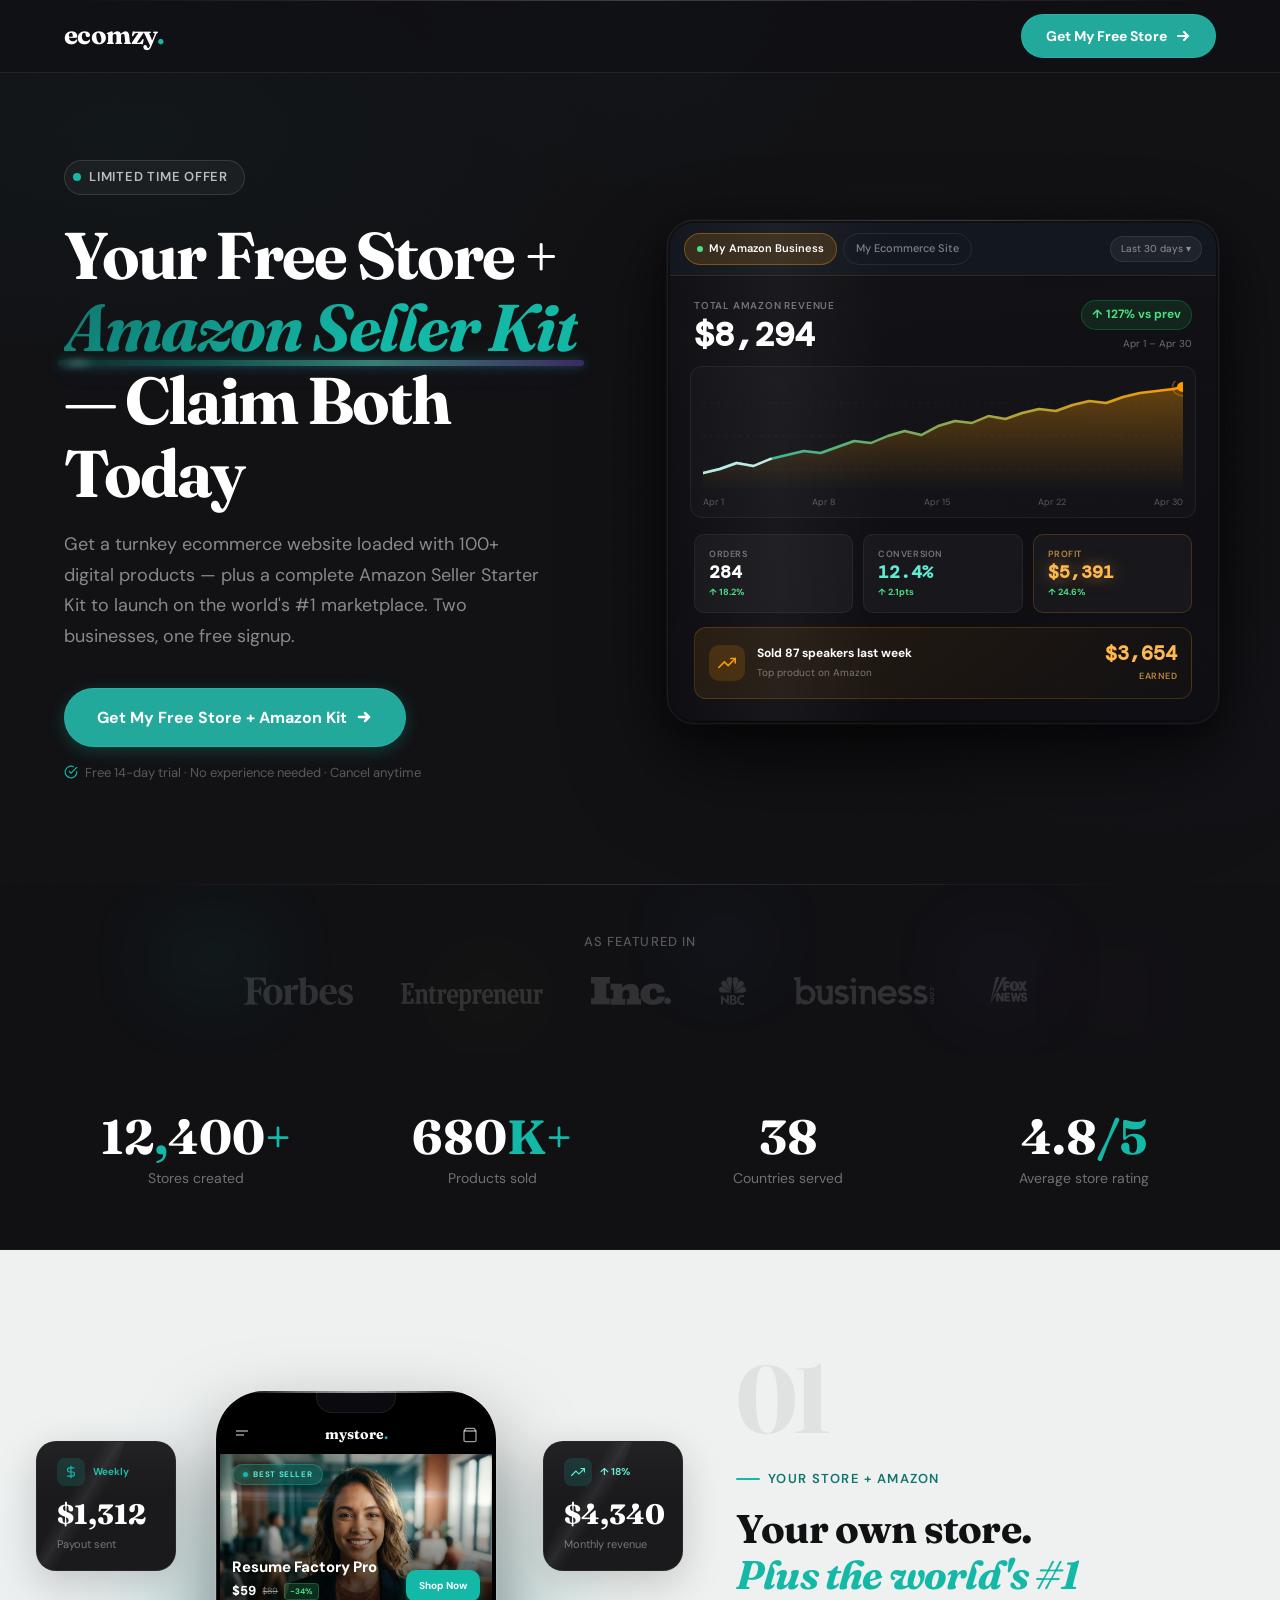
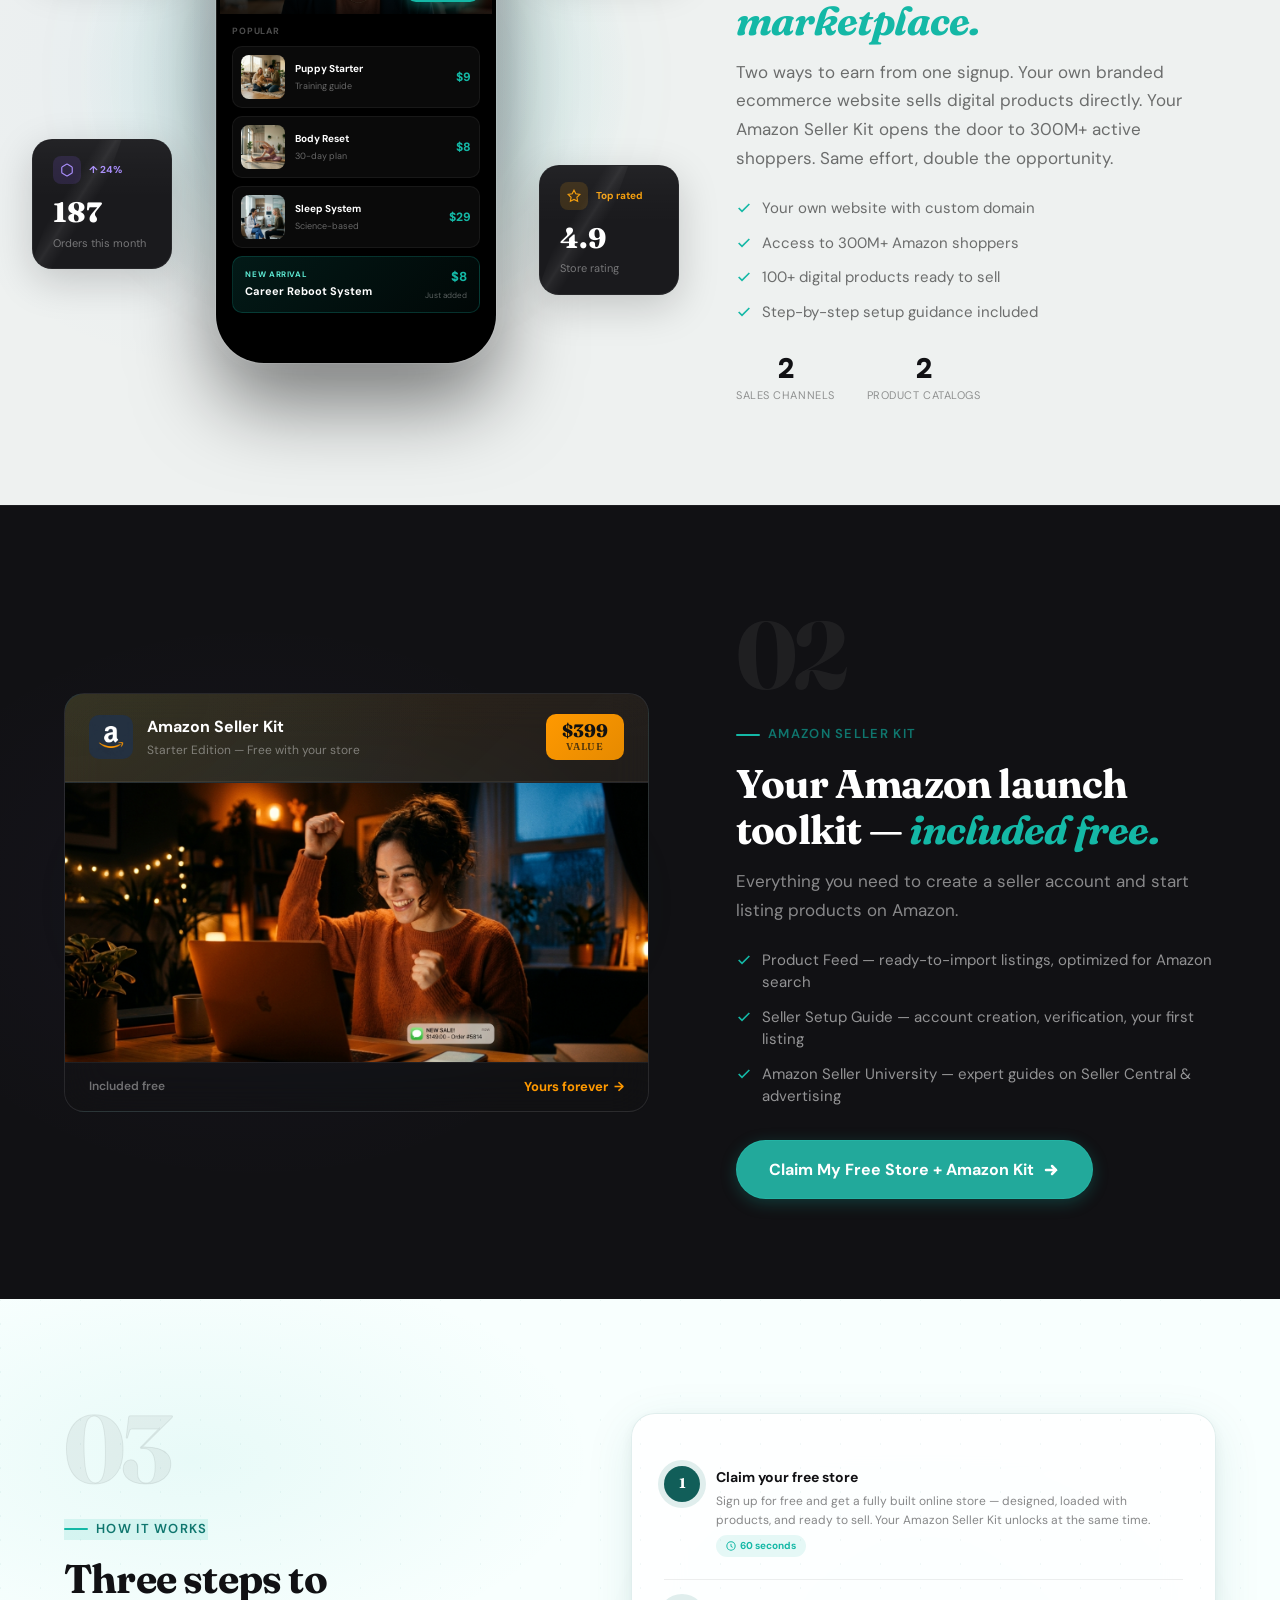
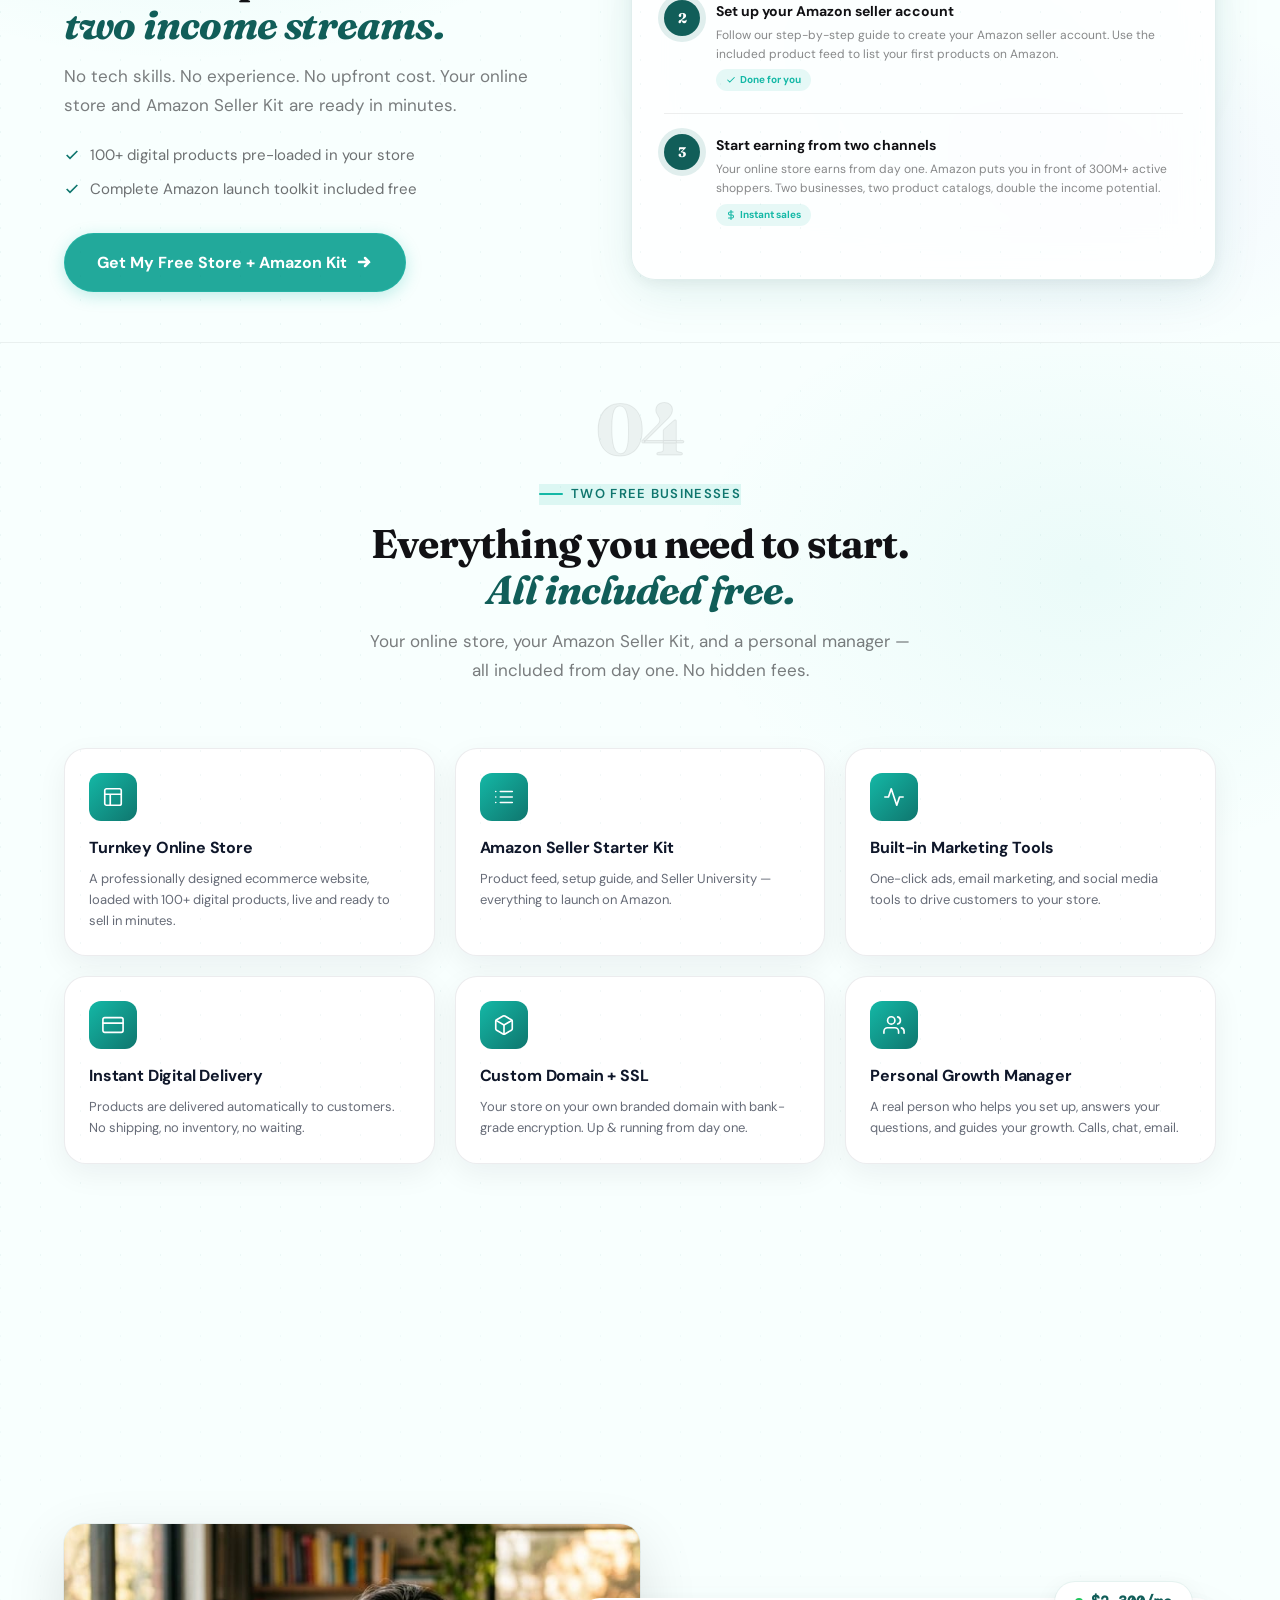
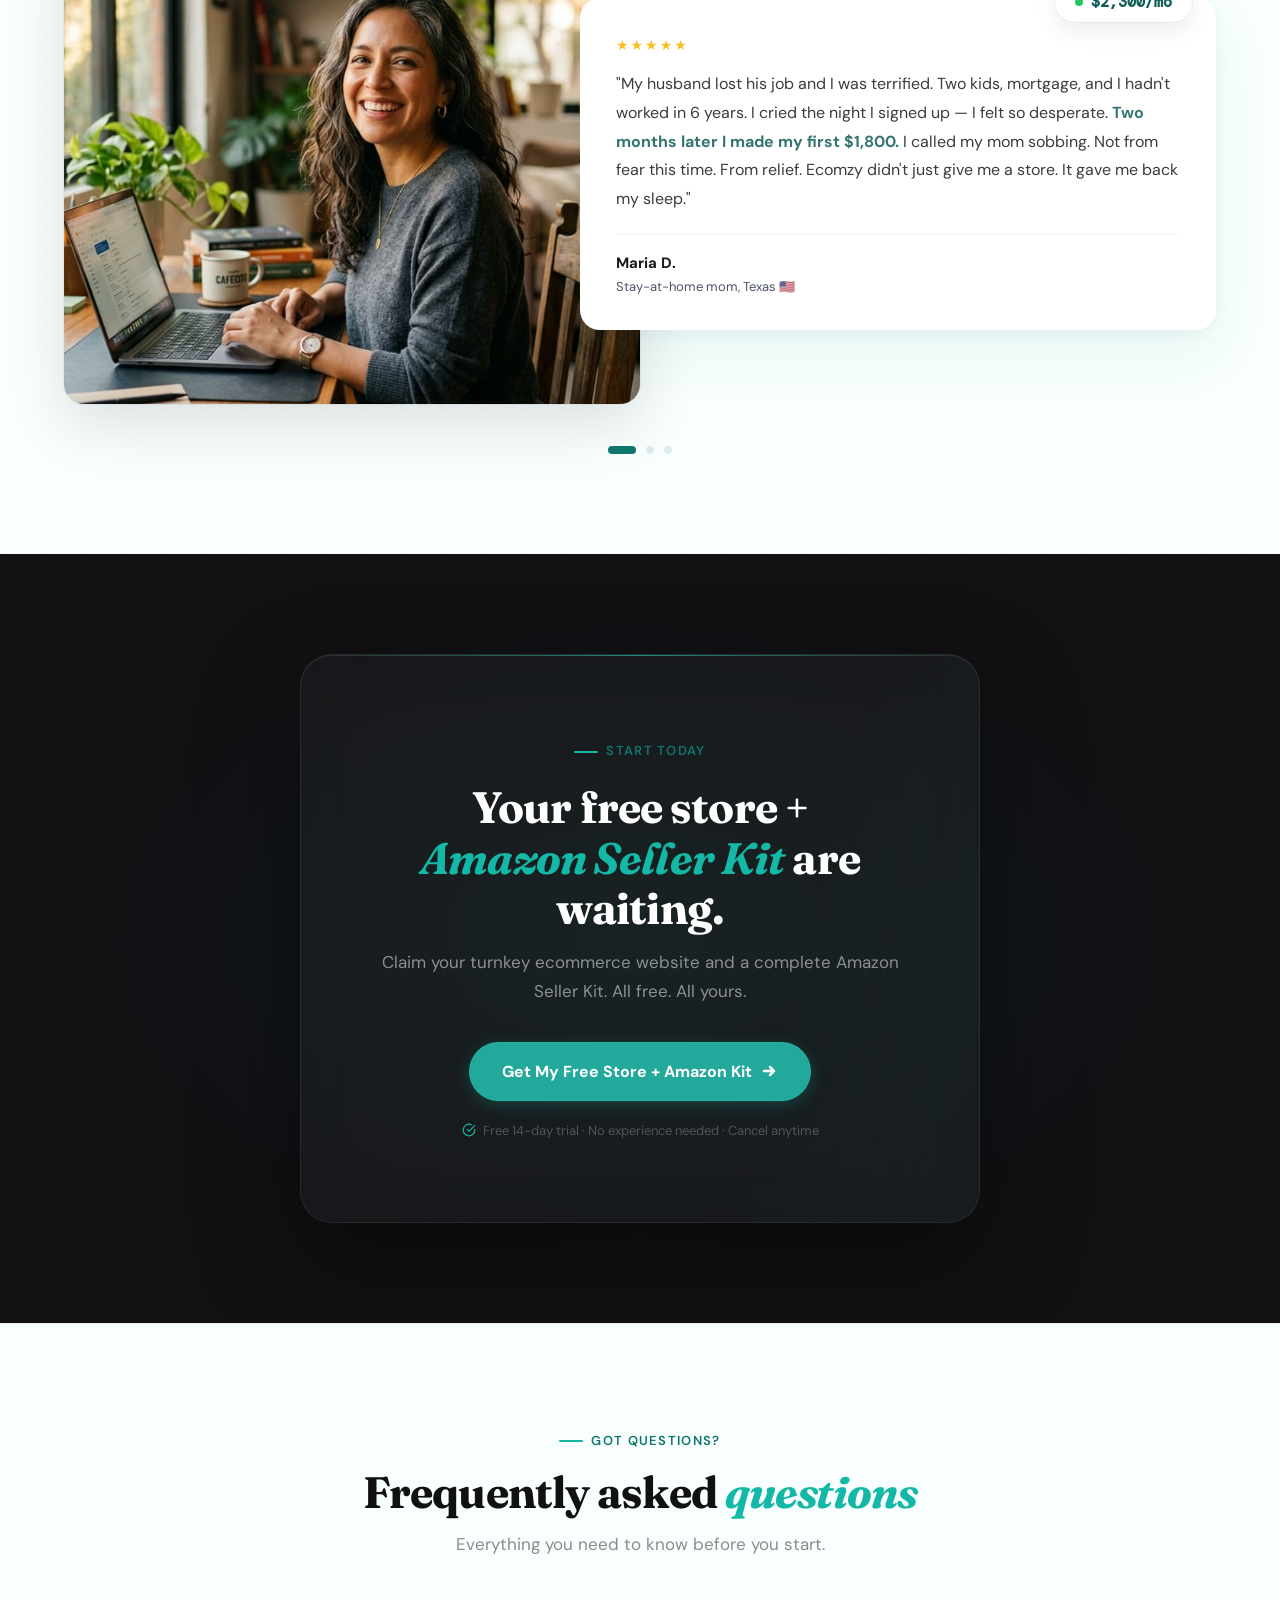
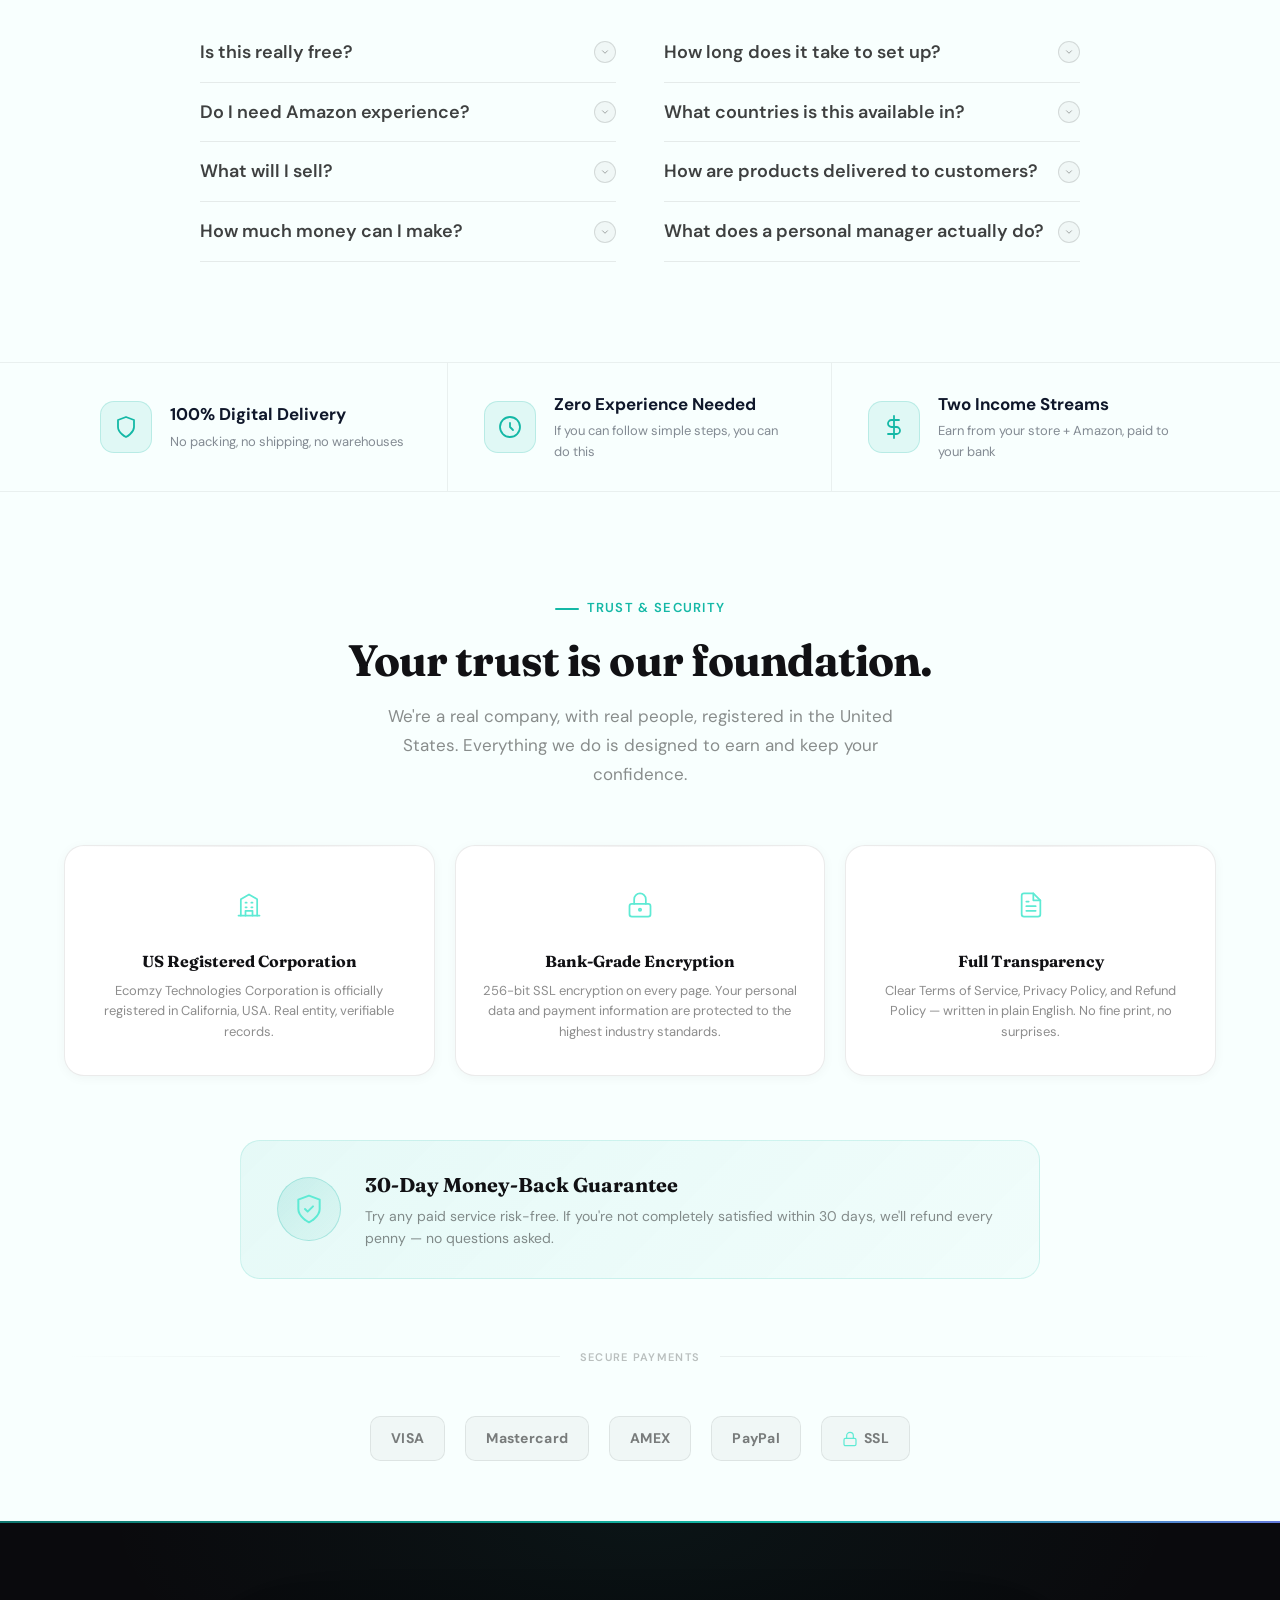
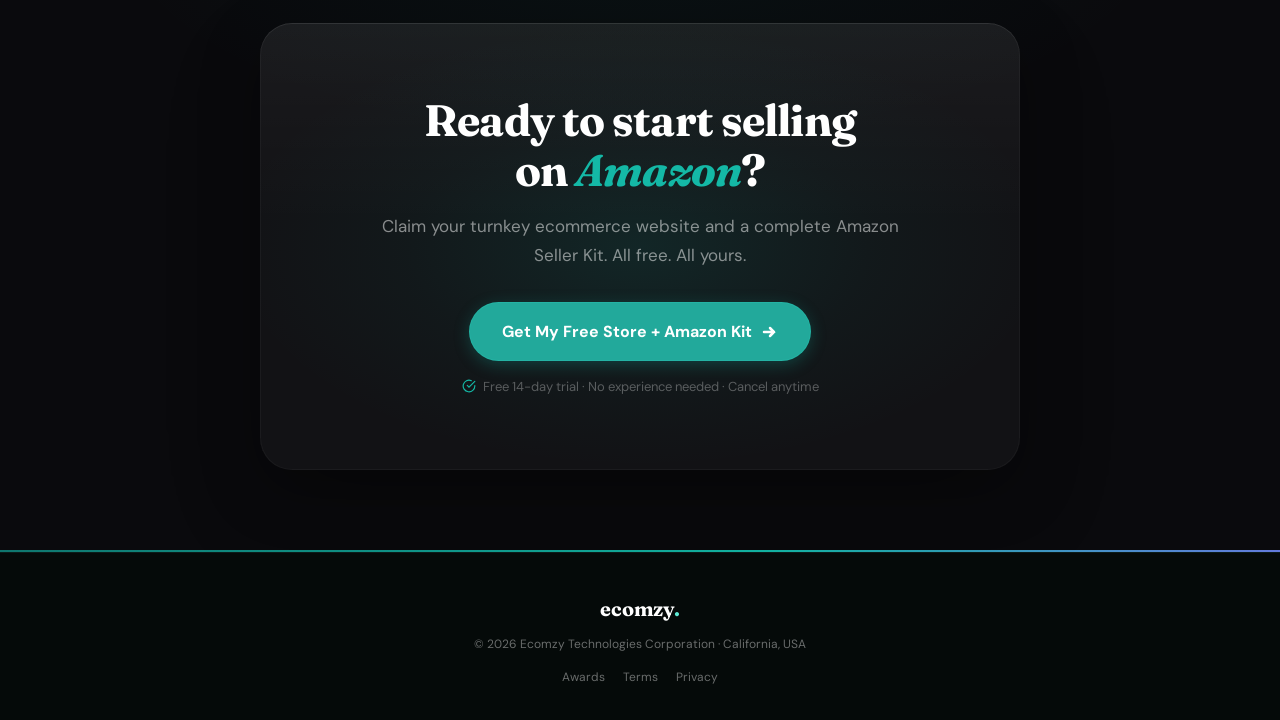
==== amazon-seller-kit/index.html @ 89574885 "Add ecomzyCL page templates, assets and blog Full page set for the ecomzyCL WordPress theme: 34 land" ====
<!DOCTYPE html>
<html lang="en">
<head>
<meta charset="UTF-8">
<meta name="viewport" content="width=device-width, initial-scale=1.0">
<title>Free Online Store + Amazon Seller Kit | Ecomzy</title>
<link rel="icon" href="https://ecomzy.com/favicon.svg" type="image/svg+xml">
<link rel="preconnect" href="https://fonts.googleapis.com">
<link href="https://fonts.googleapis.com/css2?family=DM+Mono:wght@400;500&family=DM+Sans:ital,opsz,wght@0,9..40,400;0,9..40,500;0,9..40,600;0,9..40,700;1,9..40,400&family=Fraunces:ital,opsz,wght@0,9..144,400;0,9..144,600;0,9..144,700;1,9..144,400&display=swap" rel="stylesheet">
<style>
:root {
  --teal-frost: #F0FDFA;
  --teal-mist: #CCFBF1;
  --teal-light: #99F6E4;
  --teal: #0F766E;
  --teal-bright: #14B8A6;
  --teal-deep: #115E59;
  --teal-pale: #CCFBF1;
  --teal-rgb: 20,184,166;
  --amber: #0F766E;
  --amber-bright: #14B8A6;
  --amber-pale: #F0FDFA;
  --amber-deep: #0D6B64;
  --midnight: #1A1A1A;
  --charcoal: #2D2D2D;
  --stone: #6B7280;
  --stone-light: #9CA3AF;
  --warm-white: #FAFFFE;
  --coral: #F97066;
  --green: #22C55E;
  --ease-smooth: cubic-bezier(.22,1,.36,1);
  --ease-bounce: cubic-bezier(.34,1.56,.64,1);
  --glass-bg: rgba(10,15,22,.95);
  --glass-border: rgba(255,255,255,.08);
  --text-primary: rgba(255,255,255,.95);
  --text-secondary: rgba(255,255,255,.55);
  --text-muted: rgba(255,255,255,.35);

  --font-display: 'Fraunces', Georgia, serif;
  --font-body: 'DM Sans', system-ui, sans-serif;
  --font-mono: 'DM Mono', monospace;
  --radius: 16px;
  --radius-sm: 10px;
  --radius-lg: 24px;
  --shadow-soft: 0 1px 3px rgba(15,118,110,.04), 0 8px 24px rgba(15,118,110,.03);
  --shadow-medium: 0 4px 12px rgba(15,118,110,.05), 0 16px 40px rgba(15,118,110,.04);
  --shadow-glow: 0 0 0 1px rgba(15,118,110,.12), 0 8px 30px rgba(15,118,110,.08);
}

*, *::before, *::after { margin:0; padding:0; box-sizing:border-box; }
html { scroll-behavior:smooth; -webkit-font-smoothing:antialiased; overflow-x:clip; }
body { font-family:var(--font-body); color:var(--midnight); background:#F8FFFE; line-height:1.6; overflow-x:clip; }
.container { max-width:1200px; margin:0 auto; padding:0 24px; }

/* ===== ANIMATIONS ===== */
@keyframes fadeUp { from{opacity:0;transform:translateY(30px)} to{opacity:1;transform:translateY(0)} }
@keyframes float { 0%,100%{transform:translateY(0)} 50%{transform:translateY(-8px)} }
@keyframes scaleIn { from{opacity:0;transform:scale(.92)} to{opacity:1;transform:scale(1)} }
@keyframes pulse { 0%,100%{transform:scale(.9);opacity:.6} 50%{transform:scale(1);opacity:1} }
@keyframes blob-drift { 0%,100%{transform:rotate(0) scale(1)} 33%{transform:rotate(3deg) scale(1.03)} 66%{transform:rotate(-2deg) scale(.97)} }
@keyframes grain { 0%,100%{transform:translate(0,0)} 10%{transform:translate(-5%,-10%)} 30%{transform:translate(3%,-15%)} 50%{transform:translate(12%,9%)} 70%{transform:translate(9%,4%)} 90%{transform:translate(-1%,7%)} }
@keyframes shimmer-line { 0%{background-position:-200% 0} 100%{background-position:200% 0} }
.reveal { opacity:0; transform:translateY(30px); transition:opacity .7s cubic-bezier(.22,1,.36,1), transform .7s cubic-bezier(.22,1,.36,1); }
.reveal.visible { opacity:1; transform:translateY(0); }
.reveal-delay-1 { transition-delay:.1s } .reveal-delay-2 { transition-delay:.2s } .reveal-delay-3 { transition-delay:.3s } .reveal-delay-4 { transition-delay:.4s }

/* ===== NAV — Apple Liquid Glass ===== */
nav {
  position:fixed; top:0; left:0; right:0; z-index:100;
  background:rgba(17,17,20,.85);
  border-bottom:1px solid rgba(255,255,255,.08);
  transition:box-shadow .3s, background .3s;
}
/* Top frost edge */
nav::before{
  content:'';position:absolute;top:0;left:0;right:0;height:1px;
  background:linear-gradient(90deg,transparent 5%,rgba(255,255,255,.1) 25%,rgba(255,255,255,.2) 50%,rgba(255,255,255,.1) 75%,transparent 95%);
  pointer-events:none;
}
nav.scrolled { box-shadow:0 2px 30px rgba(0,0,0,.4); background:rgba(17,17,20,.95); }
.nav-inner { display:flex; align-items:center; justify-content:space-between; max-width:1200px; margin:0 auto; padding:0 24px; height:72px; }
.nav-logo { font-family:var(--font-display); font-weight:700; font-size:26px; color:#fff; text-decoration:none; letter-spacing:-.02em; }
.nav-logo span { color:var(--teal-bright); }
.nav-links { display:flex; align-items:center; gap:24px; list-style:none; }
/* Только текстовые пункты — не CTA и не триггеры дропдауна */
.nav-links > li > a:not(.nav-cta):not(.nav-trigger) { font-size:15px; font-weight:500; color:rgba(255,255,255,.5); text-decoration:none; transition:color .2s; }
.nav-links > li > a:not(.nav-cta):not(.nav-trigger):hover { color:#fff; }
.liquid-btn, .btn-primary, .btn-ghost, .nav-cta, .nav-mobile-toggle {
  display:inline-flex; align-items:center; gap:8px; border-radius:50px; text-decoration:none;
  border:1px solid rgba(255,255,255,.2); position:relative; overflow:hidden; cursor:pointer;
  backdrop-filter:blur(14px) saturate(140%); -webkit-backdrop-filter:blur(14px) saturate(140%);
  background:rgba(255,255,255,.08);
  box-shadow:0 4px 12px rgba(0,0,0,.15);
  transition:all .3s cubic-bezier(.22,1,.36,1);
}
.liquid-btn::before, .btn-primary::before, .btn-ghost::before, .nav-cta::before, .nav-mobile-toggle::before{
  content:''; position:absolute; inset:1px; border-radius:inherit; pointer-events:none;
  background:none;
}
.liquid-btn:hover, .btn-primary:hover, .btn-ghost:hover, .nav-cta:hover, .nav-mobile-toggle:hover{transform:translateY(-2px); border-color:rgba(255,255,255,.35);}
.liquid-btn:active, .btn-primary:active, .btn-ghost:active, .nav-cta:active, .nav-mobile-toggle:active{transform:translateY(0)}
.liquid-btn-warm{}
.nav-cta, .btn-primary, .btn-ghost { color:#fff; }
.nav-cta { padding:10px 24px; font-size:14px; font-weight:700; font-family:var(--font-body); position:relative; }
.nav-cta svg { transition:transform .4s cubic-bezier(.22,1,.36,1); position:relative; z-index:2; }
.nav-cta:hover svg { transform:translateX(4px); }
.btn-primary { padding:16px 32px; font-size:16px; font-weight:700; color:#fff; }
.btn-ghost { padding:16px 24px; font-size:15px; font-weight:600; color:#fff; }
.nav-mobile-toggle{display:none;width:44px;height:44px;border-radius:50%;background:rgba(255,255,255,.08);border:1px solid rgba(255,255,255,.15);cursor:pointer;padding:0;align-items:center;justify-content:center;flex-direction:column;gap:5px;backdrop-filter:blur(14px);-webkit-backdrop-filter:blur(14px);box-shadow:0 4px 12px rgba(0,0,0,.15);transition:all .3s cubic-bezier(.22,1,.36,1)}
.nav-mobile-toggle:hover{border-color:rgba(255,255,255,.3);background:rgba(255,255,255,.12)}
.btn-primary, .nav-cta{
  border-color:rgba(38,187,171,.6);
  background:#22a99b;
  backdrop-filter:blur(14px) saturate(140%);
  -webkit-backdrop-filter:blur(14px) saturate(140%);
  box-shadow:0 4px 16px rgba(20,184,166,.25);
}
.btn-primary:hover, .nav-cta:hover{
  background:#35c8bb;
  border-color:rgba(76,212,196,.7);
}
.nav-cta:hover{
  transform:translateY(0);
}
.nav-mobile-toggle span{display:block;width:18px;height:2px;background:#fff;border-radius:2px;transition:transform .3s ease,opacity .3s ease}
.nav-item-dropdown{position:relative;z-index:1}
/* Невидимый «мост» под триггером — без него курсор теряет hover в зазоре до absolute-панели */
.nav-item-dropdown::after{
  content:'';position:absolute;left:0;right:0;top:100%;height:22px;pointer-events:none;z-index:50;
}
.nav-item-dropdown.dd-open{z-index:120}
.nav-item-dropdown.dd-open::after{pointer-events:auto}
.nav-trigger{display:inline-flex;align-items:center;gap:6px;font-size:15px;font-weight:500;color:rgba(255,255,255,.5);text-decoration:none;transition:color .2s}
.nav-item-dropdown.dd-open .nav-trigger{color:#fff}
.nav-trigger > svg{width:9px;height:9px;transition:transform .25s ease;flex-shrink:0}
.nav-item-dropdown.dd-open .nav-trigger > svg{transform:rotate(180deg)}
.nav-dropdown{
  position:fixed; top:57px; left:50%;
  transform:translateX(-50%) translateY(10px) scale(.97);
  transform-origin: top center;
  opacity:0; pointer-events:none; border-radius:20px;
  padding:16px 12px 12px;
  border:1px solid rgba(255,255,255,.08);
  background:rgba(20,22,30,.88);
  box-shadow:0 32px 80px rgba(0,0,0,.5), 0 0 0 1px rgba(255,255,255,.06) inset, 0 1px 0 rgba(255,255,255,.08) inset;
  backdrop-filter:blur(50px) saturate(150%); -webkit-backdrop-filter:blur(50px) saturate(150%);
  transition:opacity .55s cubic-bezier(.16,1,.3,1), transform .55s cubic-bezier(.16,1,.3,1), visibility 0s .55s;
  visibility:hidden; z-index:101;
}
.nav-item-dropdown.dd-open .nav-dropdown{opacity:1;pointer-events:auto;visibility:visible;transform:translateX(-50%) translateY(0) scale(1);transition:opacity .55s cubic-bezier(.16,1,.3,1), transform .55s cubic-bezier(.16,1,.3,1), visibility 0s}
.nav-dropdown.mega{width:min(720px,calc(100vw - 32px));padding:16px 0 0;overflow:hidden}
.nav-dropdown .nav-dd-inner{padding:18px 20px 0}
.nav-dd-cols{display:grid;grid-template-columns:1fr 1fr;gap:8px 28px}
.nav-dd-item{
  display:flex;align-items:center;gap:14px;padding:10px 12px;border-radius:14px;text-decoration:none;
  transition:background .2s ease;
}
.nav-dd-item:hover{background:rgba(255,255,255,.06)}
.nav-dd-icon{
  flex-shrink:0;width:44px;height:44px;border-radius:12px;display:flex;align-items:center;justify-content:center;
  box-shadow:inset 0 1px 0 rgba(255,255,255,.25),0 4px 12px rgba(0,0,0,.2);
}
.nav-dd-icon svg{width:22px;height:22px;stroke:#fff;fill:none;stroke-width:1.6;stroke-linecap:round;stroke-linejoin:round}
.nav-dd-icon svg[fill="currentColor"]{fill:#fff;stroke:none}
.nav-dd-icon svg.svg-fill{fill:#fff;stroke:none;stroke-width:0}
.nav-dd-g1{background:linear-gradient(145deg,#2dd4bf,#0d9488)}
.nav-dd-g2{background:linear-gradient(145deg,#14b8a6,#115e59)}
.nav-dd-g3{background:linear-gradient(145deg,#8b5cf6,#14b8a6)}
.nav-dd-g4{background:linear-gradient(145deg,#a78bfa,#6366f1)}
.nav-dd-g5{background:linear-gradient(145deg,#34d399,#0d9488)}
.nav-dd-g6{background:linear-gradient(145deg,#22d3ee,#0891b2)}
.nav-dd-g7{background:linear-gradient(145deg,#5eead4,#0f766e)}
.nav-dd-g8{background:linear-gradient(145deg,#fb7185,var(--coral))}
.nav-dd-text{min-width:0}
.nav-dd-title{display:block;font-size:14px;font-weight:700;line-height:1.25;color:#fff}
.nav-dd-desc{display:block;font-size:12px;line-height:1.4;color:rgba(255,255,255,.45);margin-top:3px;font-weight:500}
.nav-dd-item:hover .nav-dd-desc{color:rgba(255,255,255,.58)}
.nav-dd-divider{height:1px;background:rgba(255,255,255,.1);margin:16px 20px 0}
.nav-dd-section{padding:16px 20px 18px}
.nav-dd-section-label{font-size:10px;font-weight:700;letter-spacing:.14em;text-transform:uppercase;color:rgba(255,255,255,.25);margin:0 0 10px;padding:0 12px}
.nav-dd-section .nav-dd-cols{gap:8px 16px;grid-template-columns:repeat(3,minmax(0,1fr))}
@media (max-width:700px){.nav-dd-section .nav-dd-cols{grid-template-columns:1fr}}
.nav-dd-item.nav-dd-item-accent .nav-dd-title{color:#fda4af}
.nav-dd-item.nav-dd-item-accent:hover .nav-dd-title{color:#fecdd3}
.nav-dd-footer{
  display:flex;align-items:center;justify-content:space-between;gap:16px;padding:14px 20px 16px;
  border-top:1px solid rgba(255,255,255,.06);background:rgba(0,0,0,.2);border-radius:0 0 20px 20px;
}
.nav-dd-footer-note{font-size:12px;font-weight:500;color:rgba(255,255,255,.4)}
.nav-dd-footer-link{
  display:inline-flex;align-items:center;gap:6px;font-size:13px;font-weight:700;color:var(--teal-bright);text-decoration:none;white-space:nowrap;
  transition:color .2s,gap .2s;
}
.nav-dd-footer-link:hover{color:#5eead4;gap:10px}
.nav-dropdown.list{position:absolute;top:100%;width:min(340px,calc(100vw - 32px));left:50%;right:auto;transform:translateX(-50%) translateY(10px) scale(.97);transform-origin:top center;padding:16px 0 0;overflow:hidden;margin-top:8px}
.nav-item-dropdown.dd-open .nav-dropdown.list{transform:translateX(-50%) translateY(0) scale(1)}
.nav-dropdown.list .nav-dd-inner{padding:14px 16px 0}
.nav-dropdown.list .nav-dd-cols{grid-template-columns:1fr;gap:2px}
.nav-dropdown.list .nav-dd-footer{flex-direction:column;align-items:flex-start}
@media (max-width:640px){
  .nav-dd-cols{grid-template-columns:1fr}
  .nav-dropdown.list .nav-dd-cols{grid-template-columns:1fr}
}

/* ===== HERO — Dark ===== */
.hero { position:relative; z-index:1; padding:160px 0 100px; background:#111114; overflow:clip; }
/* Mesh gradient background — dark aurora */
.hero::before { content:''; position:absolute; inset:0; background:
  radial-gradient(ellipse 70% 50% at 10% 15%, rgba(20,184,166,.03) 0%, transparent 55%),
  radial-gradient(ellipse 50% 40% at 90% 80%, rgba(139,92,246,.02) 0%, transparent 45%),
  radial-gradient(ellipse 40% 50% at 50% 0%, rgba(20,184,166,.02) 0%, transparent 50%),
  radial-gradient(ellipse 30% 30% at 70% 30%, rgba(245,180,50,.01) 0%, transparent 40%);
  pointer-events:none; }
/* Grain texture */
.hero::after { content:''; position:absolute; inset:0;
  background-image:url("data:image/svg+xml,%3Csvg viewBox='0 0 512 512' xmlns='http://www.w3.org/2000/svg'%3E%3Cfilter id='n'%3E%3CfeTurbulence type='fractalNoise' baseFrequency='.65' numOctaves='4' stitchTiles='stitch'/%3E%3C/filter%3E%3Crect width='100%25' height='100%25' filter='url(%23n)' opacity='.02'/%3E%3C/svg%3E");
  pointer-events:none; opacity:.5; }
/* Grid pattern overlay */
.hero-grid-pattern {
  position:absolute; inset:0; pointer-events:none; opacity:.02;
  background-image:
    linear-gradient(rgba(255,255,255,.15) 1px, transparent 1px),
    linear-gradient(90deg, rgba(255,255,255,.15) 1px, transparent 1px);
  background-size:60px 60px;
  mask-image:radial-gradient(ellipse 70% 60% at 50% 50%, black 20%, transparent 70%);
  -webkit-mask-image:radial-gradient(ellipse 70% 60% at 50% 50%, black 20%, transparent 70%);
}
/* Animated gradient orbs — dark */
.hero-orb { position:absolute; border-radius:50%; pointer-events:none; filter:blur(80px); }
.hero-orb-1 { width:700px; height:600px; top:-250px; right:-150px; background:rgba(20,184,166,.04); animation:orb-float 20s ease-in-out infinite; }
.hero-orb-2 { width:500px; height:500px; bottom:-200px; left:-120px; background:rgba(139,92,246,.03); animation:orb-float 16s ease-in-out infinite reverse; }
.hero-orb-3 { width:500px; height:500px; top:30%; left:20%; background:rgba(245,180,50,.02); animation:orb-float 24s ease-in-out infinite 4s; filter:blur(120px); }

/* Glows that bleed beyond hero into glass sections above/below */
.hero-bleed-glow{position:absolute;left:50%;pointer-events:none;z-index:1}
.hero-bleed-top{
  top:-60px;width:700px;height:160px;margin-left:-350px;
  background:radial-gradient(ellipse 100% 100% at 50% 100%,rgba(20,184,166,.06) 0%,rgba(139,92,246,.03) 40%,transparent 70%);
  filter:blur(40px);
}
.hero-bleed-bottom{
  bottom:-140px;width:1000px;height:350px;margin-left:-500px;
  background:
    radial-gradient(ellipse 50% 60% at 55% 30%,rgba(20,184,166,.08) 0%,transparent 70%),
    radial-gradient(ellipse 45% 55% at 45% 35%,rgba(139,92,246,.04) 0%,transparent 70%);
  filter:blur(50px);
  animation:orbFloat 12s ease-in-out infinite alternate;
}
@keyframes orbFloat{0%{transform:translateX(-10px)}100%{transform:translateX(10px)}}
@keyframes orb-float {
  0%,100% { transform:translate(0,0) scale(1); }
  25% { transform:translate(30px,-20px) scale(1.05); }
  50% { transform:translate(-20px,30px) scale(.95); }
  75% { transform:translate(15px,15px) scale(1.02); }
}
.hero-content { position:relative; z-index:2; display:grid; grid-template-columns:1fr 1fr; gap:60px; align-items:center; }
.hero-badge { display:inline-flex; align-items:center; gap:8px; padding:6px 16px 6px 8px; background:rgba(255,255,255,.04); border:1px solid rgba(255,255,255,.12); border-radius:50px; font-size:13px; font-weight:600; color:rgba(255,255,255,.7); margin-bottom:24px; animation:fadeUp .8s cubic-bezier(.22,1,.36,1) both; }
.hero-badge .dot { width:8px; height:8px; border-radius:50%; background:var(--teal-bright); animation:pulse 2s ease infinite; }
.hero h1 { font-family:var(--font-display); font-size:clamp(42px,5.5vw,66px); font-weight:700; line-height:1.1; letter-spacing:-.03em; color:#fff; animation:fadeUp .8s cubic-bezier(.22,1,.36,1) .1s both; }
.hero h1 em {
  font-style:italic; position:relative; display:inline-block;
  background: linear-gradient(
    135deg,
    var(--teal) 0%,
    var(--teal-bright) 20%,
    var(--teal-bright) 40%,
    rgba(94,234,212,.8) 50%,
    var(--teal-bright) 60%,
    var(--teal) 80%,
    var(--teal-bright) 100%
  );
  background-size: 300% 300%;
  -webkit-background-clip: text;
  background-clip: text;
  -webkit-text-fill-color: transparent;
  animation: gradient-flow 6s ease infinite;
}
.hero h1 em::after {
  content:''; position:absolute; bottom:-2px; left:-6px; right:-6px; height:6px;
  border-radius:3px; z-index:-1;
  /* Multi-color aurora gradient */
  background:linear-gradient(
    90deg,
    rgba(20,184,166,.15) 0%,
    rgba(20,184,166,.4) 15%,
    rgba(94,234,212,.5) 30%,
    rgba(139,92,246,.35) 50%,
    rgba(59,130,246,.4) 65%,
    rgba(20,184,166,.5) 80%,
    rgba(20,184,166,.15) 100%
  );
  background-size:200% 100%;
  animation:auroraLine 4s ease infinite;
  /* Glow beneath the line */
  box-shadow:
    0 0 12px rgba(20,184,166,.3),
    0 0 30px rgba(20,184,166,.1),
    0 2px 8px rgba(139,92,246,.15);
}
/* Traveling light particle on the underline */
.hero h1 em::before {
  content:''; position:absolute; bottom:-4px; left:-6px; z-index:0;
  width:40px; height:10px;
  border-radius:50%;
  background:radial-gradient(ellipse,rgba(255,255,255,.35) 0%,rgba(94,234,212,.15) 40%,transparent 70%);
  filter:blur(3px);
  animation:lineParticle 5s cubic-bezier(.4,0,.6,1) infinite;
  pointer-events:none;
}
@keyframes auroraLine {
  0% { background-position:0% 50%; box-shadow:0 0 12px rgba(20,184,166,.3),0 0 30px rgba(20,184,166,.1),0 2px 8px rgba(139,92,246,.15); }
  33% { box-shadow:0 0 16px rgba(139,92,246,.3),0 0 35px rgba(139,92,246,.1),0 2px 8px rgba(20,184,166,.15); }
  66% { box-shadow:0 0 14px rgba(59,130,246,.25),0 0 30px rgba(59,130,246,.08),0 2px 8px rgba(20,184,166,.12); }
  100% { background-position:200% 50%; box-shadow:0 0 12px rgba(20,184,166,.3),0 0 30px rgba(20,184,166,.1),0 2px 8px rgba(139,92,246,.15); }
}
@keyframes lineParticle {
  0% { left:-6px; opacity:0; }
  15% { opacity:.7; }
  85% { opacity:.7; }
  100% { left:calc(100% - 34px); opacity:0; }
}
@keyframes gradient-flow {
  0% { background-position: 0% 50%; }
  50% { background-position: 100% 50%; }
  100% { background-position: 0% 50%; }
}
.hero-sub { font-size:18px; line-height:1.7; color:rgba(255,255,255,.5); margin-top:20px; max-width:480px; animation:fadeUp .8s cubic-bezier(.22,1,.36,1) .2s both; }
.hero-actions { display:flex; align-items:center; gap:16px; margin-top:36px; animation:fadeUp .8s cubic-bezier(.22,1,.36,1) .3s both; }
.btn-primary { font-family:var(--font-body); }
.btn-primary svg { transition:transform .4s cubic-bezier(.22,1,.36,1); position:relative; z-index:2; flex-shrink:0; }
.btn-primary:hover svg { transform:translateX(4px); }
.hero-note { font-size:13px; color:rgba(255,255,255,.3); margin-top:16px; animation:fadeUp .8s cubic-bezier(.22,1,.36,1) .4s both; }
.hero-note svg { vertical-align:-2px; margin-right:4px; color:var(--teal-bright); }

/* Hero Visual — Liquid Glass Dashboard */
.hero-visual { position:relative; animation:scaleIn 1s cubic-bezier(.22,1,.36,1) .3s both; opacity:.92; transition:opacity .6s ease; overflow:visible; }
.hero-visual:hover { opacity:1; }
@keyframes chartDraw{from{stroke-dashoffset:600}to{stroke-dashoffset:0}}
@keyframes slideIn{from{opacity:0;transform:translateX(-12px)}to{opacity:1;transform:translateX(0)}}
@keyframes countUp{from{opacity:0;transform:translateY(8px)}to{opacity:1;transform:translateY(0)}}
@keyframes glow-border{0%{background-position:0% 50%}50%{background-position:100% 50%}100%{background-position:0% 50%}}
@keyframes order-in{from{opacity:0;transform:translateY(12px) scale(.97)}to{opacity:1;transform:translateY(0) scale(1)}}

/* Metallic shimmer animation */
@keyframes metal-shimmer {
  0% { transform:rotate(0deg); }
  100% { transform:rotate(360deg); }
}
@keyframes metal-pulse {
  0%,100% { opacity:.7; }
  50% { opacity:1; }
}

/* ===== DASHBOARD — Floating in Space ===== */
@keyframes dashLevitate{0%,100%{transform:translateY(0)}50%{transform:translateY(-8px)}}
@keyframes dashShadowPulse{0%,100%{opacity:.5;transform:scaleX(.92)}50%{opacity:.3;transform:scaleX(.85)}}

/* Outer ambient glow */
.hero-visual::before {
  content:'';position:absolute;inset:-10px;border-radius:30px;z-index:0;
  box-shadow:
    0 0 20px rgba(20,184,166,.05),
    0 0 50px rgba(20,184,166,.03);
  pointer-events:none;
  animation:metal-pulse 4s ease infinite;
}
/* Floor reflection — shows it's floating */
.hero-visual::after{
  content:'';position:absolute;bottom:-36px;left:12%;right:12%;height:30px;z-index:-1;
  background:radial-gradient(ellipse 100% 100% at 50% 0%,rgba(20,184,166,.07) 0%,transparent 70%);
  filter:blur(12px);
  animation:dashShadowPulse 8s ease-in-out infinite;
  pointer-events:none;
}

/* Visible border frame with soft glow */
.dash-border-glow {
  position:absolute;inset:-3px;border-radius:27px;z-index:1;
  background:transparent;
  border:1.5px solid rgba(255,255,255,.1);
  box-shadow:
    0 0 0 1px rgba(255,255,255,.03),
    0 0 30px rgba(20,184,166,.04),
    0 24px 70px rgba(0,0,0,.45),
    0 50px 120px rgba(0,0,0,.2);
  animation:dashLevitate 8s cubic-bezier(.45,.05,.55,.95) infinite;
}
/* Top highlight on frame */
.dash-border-glow::before {
  content:'';position:absolute;top:-1px;left:40px;right:40px;height:1px;border-radius:1px;
  background:linear-gradient(90deg,transparent,rgba(255,255,255,.08) 30%,rgba(255,255,255,.12) 50%,rgba(255,255,255,.08) 70%,transparent);
  pointer-events:none;
}
.dash-border-glow::after {
  content:'';position:absolute;inset:0;border-radius:27px;
  pointer-events:none;
}

/* Dash syncs with frame levitation */
.dash{animation:dashLevitate 8s cubic-bezier(.45,.05,.55,.95) infinite}

/* ===== GLASS PANEL — Transparent Dark Glass ===== */
.dash {
  position:relative;z-index:2;
  background:linear-gradient(175deg, rgba(18,18,24,.65) 0%, rgba(14,14,20,.55) 50%, rgba(10,10,16,.5) 100%);
  border-radius:24px;
  border:none;
  box-shadow:
    0 -1px 0 0 rgba(0,0,0,.2) inset,
    0 20px 60px rgba(0,0,0,.35),
    0 8px 24px rgba(0,0,0,.25);
  overflow:hidden;
}
.dash-topbar {
  position:relative; z-index:1;
  display:flex;align-items:center;justify-content:space-between;
  padding:14px 22px;
  border-bottom:1px solid rgba(255,255,255,.06);
  background:rgba(255,255,255,.03);
  box-shadow:0 1px 0 rgba(0,0,0,.15);
}
.dash-topbar-left{display:flex;align-items:center;gap:10px}
.dash-logo{font-family:var(--font-display);font-size:15px;font-weight:700;color:#fff}
.dash-logo span{color:rgba(255,255,255,.4)}
.dash-badge{font-size:10px;font-weight:600;padding:3px 8px;border-radius:50px;background:rgba(255,255,255,.06);color:rgba(255,255,255,.5);letter-spacing:.02em;border:1px solid rgba(255,255,255,.06)}
.dash-topbar-right{display:flex;align-items:center;gap:8px}
.dash-avatar{width:28px;height:28px;border-radius:50%;background:linear-gradient(135deg,#3a3a45,#52525b);display:flex;align-items:center;justify-content:center;font-size:10px;font-weight:700;color:#fff;overflow:hidden;border:2px solid rgba(255,255,255,.1);box-shadow:0 2px 8px rgba(0,0,0,.3)}
.dash-avatar img{width:100%;height:100%;object-fit:cover}
.dash-status-dot{width:6px;height:6px;border-radius:50%;background:#22C55E;box-shadow:0 0 6px rgba(34,197,94,.4);animation:pulse 2s ease infinite}
.dash-user-name{font-size:11px;font-weight:600;color:rgba(255,255,255,.7)}
.dash-body{padding:20px;position:relative;z-index:1}

/* Stat slider dots — mobile only */
.dash-stat-dots{display:none;justify-content:center;gap:6px;margin-bottom:12px}
.dash-stat-dots span{width:6px;height:6px;border-radius:50%;background:rgba(255,255,255,.1);transition:all .4s}
.dash-stat-dots span.active{background:rgba(255,255,255,.3);width:16px;border-radius:3px}

/* Stats — dark glass cards */
.dash-stats{display:grid;grid-template-columns:repeat(3,1fr);gap:12px;margin-bottom:16px}
.dash-stat{
  padding:14px;border-radius:14px;
  background:rgba(255,255,255,.04);
  border:1px solid rgba(255,255,255,.06);
  box-shadow:0 1px 3px rgba(0,0,0,.15), 0 0 0 1px rgba(255,255,255,.03) inset;
  animation:countUp .6s cubic-bezier(.22,1,.36,1) both;
  transition:all .3s;
}
.dash-stat:hover{background:rgba(255,255,255,.06);transform:translateY(-1px)}
.dash-stat:nth-child(2){animation-delay:.1s} .dash-stat:nth-child(3){animation-delay:.2s}
.dash-stat-label{font-size:10px;font-weight:500;color:rgba(255,255,255,.35);text-transform:uppercase;letter-spacing:.06em;margin-bottom:3px}
.dash-stat-value{font-family:var(--font-mono);font-size:22px;font-weight:700;color:#fff;line-height:1.1;transition:color .3s}
.dash-stat-value.teal{color:#fff}
.dash-stat-value.stat-tick{animation:stat-tick-flash .5s ease}
@keyframes stat-tick-flash{0%{color:#5eead4;transform:scale(1.08)}60%{color:#a7f3d0}100%{color:#fff;transform:scale(1)}}
.dash-stat-change.change-up{animation:change-pop .4s ease}
@keyframes change-pop{0%{opacity:0;transform:translateY(4px)}100%{opacity:1;transform:translateY(0)}}
.dash-stat-change{display:inline-flex;align-items:center;gap:3px;font-size:10px;font-weight:600;margin-top:4px;padding:2px 6px;border-radius:50px;color:#4ade80;background:rgba(34,197,94,.1)}

/* Chart — dark glass panel */
.dash-chart-wrap{
  background:rgba(255,255,255,.03);
  border:1px solid rgba(255,255,255,.06);
  box-shadow:0 1px 3px rgba(0,0,0,.15), 0 0 0 1px rgba(255,255,255,.03) inset;
  border-radius:14px; padding:18px 20px 14px;
  margin-bottom:14px; position:relative; overflow:visible;
}
.dash-chart-header{display:flex;justify-content:space-between;align-items:center;margin-bottom:4px}
.dash-chart-title{font-size:12px;font-weight:600;color:rgba(255,255,255,.8)}
.dash-chart-period{display:flex;gap:3px}
.dash-chart-period span{font-size:10px;font-weight:500;padding:3px 8px;border-radius:50px;color:rgba(255,255,255,.35);cursor:pointer;transition:all .2s}
.dash-chart-period span.active{background:rgba(255,255,255,.1);color:#fff}
.dash-chart-live-value{
  font-family:var(--font-mono);font-size:20px;font-weight:700;color:#fff;line-height:1;
}
.dash-chart-live-change{
  font-size:11px;font-weight:600;color:#4ade80;
  background:rgba(34,197,94,.1);padding:2px 7px;border-radius:50px;
}
.dash-chart-svg-wrap{
  position:relative; width:100%; height:80px;
  margin:0 -4px; /* let line breathe at edges */
}
.dash-chart-svg{width:calc(100% + 8px);height:80px;display:block}
.dash-chart-line{fill:none;stroke:var(--teal-bright);stroke-width:2.5;stroke-linecap:round;stroke-linejoin:round}
.dash-chart-glow{fill:none;stroke:var(--teal-bright);stroke-width:8;stroke-linecap:round;opacity:.15;filter:blur(4px)}
.dash-chart-area{fill:url(#tealGrad)}
.dash-chart-dot{fill:var(--teal-bright);r:3.5}
.dash-chart-dot-ring{fill:none;stroke:var(--teal-bright);stroke-width:1.5;r:7;opacity:.4}
/* X-axis labels */
.dash-chart-labels{
  display:flex;justify-content:space-between;
  padding:6px 4px 0;
  font-size:9px;font-weight:500;color:rgba(255,255,255,.25);
}

/* Top Products — horizontal bars */
.dash-products-list{display:flex;flex-direction:column;gap:10px;padding:8px 0 4px}
.dash-product-row{display:flex;align-items:center;gap:8px}
.dash-product-rank{font-size:9px;font-weight:700;color:rgba(255,255,255,.3);width:16px;flex-shrink:0}
.dash-product-name{font-size:10px;font-weight:600;color:rgba(255,255,255,.7);width:110px;flex-shrink:0;white-space:nowrap;overflow:hidden;text-overflow:ellipsis}
.dash-product-bar{flex:1;height:6px;border-radius:3px;background:rgba(255,255,255,.06);overflow:hidden}
.dash-product-fill{height:100%;border-radius:3px;background:linear-gradient(90deg,rgba(20,184,166,.4),#14B8A6 40%,rgba(94,234,212,.9) 60%,#14B8A6);background-size:200% 100%;animation:bar-shimmer 2.4s ease-in-out infinite;transition:width 1.2s cubic-bezier(.22,1,.36,1),filter .6s ease}
@keyframes bar-shimmer{0%{background-position:100% 0}100%{background-position:-100% 0}}
.dash-product-sales{font-family:var(--font-mono);font-size:11px;font-weight:700;color:#fff;width:42px;text-align:right;flex-shrink:0}

/* Orders feed — dark */
.dash-orders{display:flex;flex-direction:column;gap:8px;max-height:130px;overflow:hidden;position:relative}
.dash-order{
  display:flex;align-items:center;gap:10px;
  padding:10px 12px;border-radius:11px;
  background:rgba(255,255,255,.03);
  border:1px solid rgba(255,255,255,.05);
  transition:opacity .7s ease, transform .7s ease;
}
.dash-order.new-order { animation:order-in .5s cubic-bezier(.22,1,.36,1) both; }
.dash-order-icon{width:30px;height:30px;border-radius:9px;display:flex;align-items:center;justify-content:center;font-size:14px;flex-shrink:0}
.dash-order-info{flex:1;min-width:0}
.dash-order-name{font-size:11px;font-weight:600;color:rgba(255,255,255,.8);white-space:nowrap;overflow:hidden;text-overflow:ellipsis}
.dash-order-time{font-size:9px;color:rgba(255,255,255,.25)}
.dash-order-amount{font-family:var(--font-mono);font-size:13px;font-weight:700;color:#fff;white-space:nowrap}
.dash-order-status{font-size:8px;font-weight:600;padding:2px 6px;border-radius:50px;background:rgba(34,197,94,.1);color:#4ade80}

/* Floating trust — dark liquid glass */
@keyframes glass-shimmer {
  0% { left:-100%; }
  100% { left:200%; }
}
.hero-float {
  position:absolute;z-index:10;
  backdrop-filter:blur(16px) saturate(1.5);
  -webkit-backdrop-filter:blur(16px) saturate(1.5);
  background:linear-gradient(
    160deg,
    rgba(255,255,255,.1) 0%,
    rgba(255,255,255,.05) 30%,
    rgba(255,255,255,.03) 50%,
    rgba(255,255,255,.05) 70%,
    rgba(255,255,255,.08) 100%
  );
  border-radius:18px;padding:12px 16px;
  box-shadow:
    0 0 0 1px rgba(255,255,255,.08) inset,
    0 1px 0 0 rgba(255,255,255,.1) inset,
    0 -1px 0 0 rgba(255,255,255,.03) inset,
    0 12px 40px rgba(0,0,0,.3),
    0 4px 12px rgba(0,0,0,.2);
  border:1px solid rgba(255,255,255,.08);
  border-top-color:rgba(255,255,255,.15);
  border-bottom-color:rgba(255,255,255,.03);
  display:flex;align-items:center;gap:10px;
  font-size:12px;font-weight:600;color:rgba(255,255,255,.8);
  animation:float 5s ease-in-out infinite;
  overflow:hidden;
}
/* Top highlight — frosted refraction */
.hero-float::before {
  content:'';position:absolute;top:0;left:0;right:0;height:50%;
  border-radius:18px 18px 0 0;
  background:linear-gradient(180deg,
    rgba(255,255,255,.08) 0%,
    rgba(255,255,255,.02) 40%,
    transparent 100%
  );
  pointer-events:none; z-index:1;
}
/* Moving shimmer glare */
.hero-float::after {
  content:'';position:absolute;top:-50%;
  width:55%;height:200%;
  background:linear-gradient(
    105deg,
    transparent 0%,transparent 35%,
    rgba(255,255,255,.15) 45%,
    rgba(255,255,255,.2) 50%,
    rgba(255,255,255,.15) 55%,
    transparent 65%,transparent 100%
  );
  pointer-events:none;z-index:2;
  animation:glass-shimmer 7s ease-in-out infinite;
}
.hero-float-ssl::after { animation-delay:0s; animation-duration:7s; }
.hero-float-payout::after { animation-delay:2.5s; animation-duration:8s; }
.hero-float-review::after { animation-delay:4s; animation-duration:6.5s; }
.hero-float-ssl{top:10%;right:-28px}
.hero-float-payout{bottom:28%;left:-28px;animation-delay:2s}
.hero-float-review{bottom:-10px;right:-16px;animation-delay:3.5s;max-width:240px}

/* Content above effects */
.hero-float > * { position:relative; z-index:3; }
.float-icon{width:32px;height:32px;border-radius:9px;display:flex;align-items:center;justify-content:center;font-size:14px;flex-shrink:0}
.float-text-sm{font-size:10px;font-weight:400;color:rgba(255,255,255,.4)}

/* Review float */
.review-float-avatar{width:28px;height:28px;border-radius:50%;object-fit:cover;flex-shrink:0;border:1.5px solid rgba(255,255,255,.15);box-shadow:0 2px 8px rgba(0,0,0,.3)}
.review-float-content{min-width:0}
.review-float-text{font-size:10px;font-weight:500;color:rgba(255,255,255,.7);line-height:1.4;display:-webkit-box;-webkit-line-clamp:2;-webkit-box-orient:vertical;overflow:hidden}
.review-float-name{font-size:9px;font-weight:600;color:rgba(255,255,255,.4);margin-top:2px}
.review-float-stars{font-size:9px;color:#F59E0B;letter-spacing:1px}

/* ===== LOGOS BAR — Liquid Glass ===== */
.logos-bar {
  position:relative; z-index:5;
  padding:48px 0;
  background:#111114;
  border:none;
  overflow:hidden;
}
/* Single top frost edge only */
.logos-bar::before{
  content:'';position:absolute;top:0;left:0;right:0;height:1px;
  background:linear-gradient(90deg,transparent 10%,rgba(255,255,255,.07) 30%,rgba(255,255,255,.12) 50%,rgba(255,255,255,.07) 70%,transparent 90%);
  pointer-events:none;z-index:2;
}

/* Blurred color lights behind the glass */
@keyframes lbFloat1{0%,100%{transform:translate(0,0);opacity:.5}50%{transform:translate(15px,-8px);opacity:.9}}
@keyframes lbFloat2{0%,100%{transform:translate(0,0);opacity:.4}50%{transform:translate(-12px,6px);opacity:.8}}
@keyframes lbFloat3{0%,100%{transform:translate(0,0);opacity:.3}50%{transform:translate(8px,10px);opacity:.7}}
.lb-light{
  position:absolute;border-radius:50%;pointer-events:none;z-index:0;
  filter:blur(40px);
}
.lb-light-1{
  width:120px;height:80px;top:20%;left:12%;
  background:rgba(20,184,166,.08);
  animation:lbFloat1 6s ease-in-out infinite;
}
.lb-light-2{
  width:100px;height:70px;top:30%;right:18%;
  background:rgba(139,92,246,.06);
  animation:lbFloat2 8s ease-in-out infinite 1s;
}
.lb-light-3{
  width:80px;height:60px;bottom:15%;left:35%;
  background:rgba(245,180,50,.05);
  animation:lbFloat3 7s ease-in-out infinite 2s;
}
.lb-light-4{
  width:90px;height:65px;top:15%;right:40%;
  background:rgba(59,130,246,.06);
  animation:lbFloat1 9s ease-in-out infinite 3s;
}
.lb-light-5{
  width:70px;height:55px;bottom:20%;right:10%;
  background:rgba(236,72,153,.05);
  animation:lbFloat2 7.5s ease-in-out infinite 1.5s;
}
.logos-bar p { position:relative;z-index:1;text-align:center; font-size:13px; font-weight:500; color:rgba(255,255,255,.3); text-transform:uppercase; letter-spacing:.08em; margin-bottom:24px; }
.logos-row { position:relative;z-index:1;display:flex; align-items:center; justify-content:center; gap:48px; flex-wrap:wrap; opacity:.3; }
.logos-row span { font-family:var(--font-display); font-size:22px; font-weight:700; color:#fff; }
.logos-row img { height:28px; width:auto; opacity:.45; filter:brightness(10) grayscale(1); vertical-align:middle; }
.logos-row img:nth-child(2) { position:relative; top:6px; }

/* ===== STATS COUNTER — Dark ===== */
.stats-counter { position:relative;z-index:10;padding:60px 0; background:#111114; border-bottom:1px solid rgba(255,255,255,.04); }
.stats-grid { display:grid; grid-template-columns:repeat(4,1fr); gap:32px; text-align:center; }
.stat-item-value { font-family:var(--font-display); font-size:clamp(32px,4vw,48px); font-weight:700; color:#fff; line-height:1; }
.stat-item-value span { color:var(--teal-bright); }
.stat-item-label { font-size:14px; color:rgba(255,255,255,.4); margin-top:6px; }
@media(max-width:768px) { .stats-grid { grid-template-columns:repeat(2,1fr); gap:24px; } }

/* ===== PRESS BAR — Dark ===== */
.press-bar { padding:48px 0; background:#0f0f12; }
.press-bar p { text-align:center; font-size:13px; font-weight:500; color:rgba(255,255,255,.25); text-transform:uppercase; letter-spacing:.08em; margin-bottom:20px; }
.press-logos { display:flex; align-items:center; justify-content:center; gap:40px; flex-wrap:wrap; opacity:.2; }
.press-logos span { font-family:var(--font-display); font-size:18px; font-weight:700; color:#fff; }

/* ===== PILLAR SECTIONS (3 feature showcases) ===== */
.pillar{padding:100px 0;position:relative;overflow:visible}
.pillar-store,.pillar-products,.pillar-marketing{overflow:hidden}
.pillar-inner{display:grid;grid-template-columns:5fr 6fr;gap:80px;align-items:center;overflow:visible}
.pillar-reverse .pillar-inner{direction:rtl}
.pillar-reverse .pillar-inner > *{direction:ltr}
.pillar-text{max-width:480px}
.pillar-num{font-family:var(--font-display);font-size:clamp(64px,8vw,96px);font-weight:700;line-height:1;letter-spacing:-.04em;color:rgba(0,0,0,.06);margin-bottom:16px}
.pillar-label{display:inline-flex;align-items:center;gap:8px;font-size:12px;font-weight:700;text-transform:uppercase;letter-spacing:.12em;color:var(--teal-bright);margin-bottom:16px;padding:5px 14px;background:rgba(20,184,166,.1);border-radius:50px}
.pillar h2{font-family:var(--font-display);font-size:clamp(28px,3.5vw,40px);font-weight:700;line-height:1.15;letter-spacing:-.02em;margin-bottom:16px;color:#111114}
.pillar-desc{font-size:17px;color:rgba(0,0,0,.55);line-height:1.7;margin-bottom:28px}
.pillar-features{list-style:none;display:flex;flex-direction:column;gap:12px;margin-bottom:32px}
.pillar-features li{display:flex;align-items:flex-start;gap:10px;font-size:15px;color:rgba(0,0,0,.55);line-height:1.5}
.pillar-features li svg{flex-shrink:0;margin-top:3px;color:var(--teal-bright)}
.pillar-stat-row{display:flex;gap:32px}
.pillar-stat{text-align:center}
.pillar-stat-val{font-family:var(--font-mono);font-size:28px;font-weight:700;color:#111114;line-height:1}
.pillar-stat-label{font-size:11px;color:rgba(0,0,0,.4);margin-top:4px;text-transform:uppercase;letter-spacing:.05em}

/* Pillar visual panels */
.pillar-visual{position:relative;min-height:400px;overflow:visible;min-width:0}

/* --- Visual 1: Phone store mockup --- */
@keyframes storeCtaPulse{0%,100%{box-shadow:0 0 0 0 rgba(255,255,255,0.3)}50%{box-shadow:0 0 0 10px rgba(255,255,255,0)}}
@keyframes btnShine{0%{left:-100%}100%{left:200%}}
@keyframes saleDrop{0%{opacity:0;transform:translateY(16px) scale(.97)}6%{opacity:1;transform:translateY(-2px) scale(1.01)}10%{opacity:1;transform:translateY(0) scale(1)}88%{opacity:1;transform:translateY(0) scale(1)}100%{opacity:0;transform:translateY(-6px) scale(.98)}}
@keyframes cartBounce{0%,100%{transform:scale(1)}40%{transform:scale(1.4)}70%{transform:scale(.9)}}
@keyframes cartBadgeIn{0%{transform:scale(0);opacity:0}60%{transform:scale(1.2);opacity:1}100%{transform:scale(1);opacity:1}}
@keyframes cartBadgeBump{0%{transform:scale(1)}30%{transform:scale(1.35)}70%{transform:scale(.9)}100%{transform:scale(1)}}
.pv-phone-wrap{display:flex;align-items:center;justify-content:center;position:relative}
.pv-phone{position:relative;width:280px;height:572px;background:#000;border-radius:48px;padding:4px;box-shadow:0 40px 100px rgba(0,0,0,.4),0 0 0 1px rgba(255,255,255,.08);overflow:hidden}
.pv-phone-screen{width:100%;height:100%;border-radius:44px;overflow:hidden;position:relative}
.pv-store-scr{width:100%;height:100%;position:relative;font-family:'DM Sans',sans-serif}
.pv-store-scr img{width:100%;height:100%;object-fit:cover;object-position:center 20%;display:block;position:absolute;top:0;left:0}
.pv-store-overlay{position:absolute;inset:0;background:linear-gradient(180deg,rgba(0,0,0,.5) 0%,rgba(0,0,0,.08) 15%,transparent 30%,transparent 45%,rgba(0,0,0,.25) 60%,rgba(0,0,0,.7) 82%,rgba(0,0,0,.9) 100%);z-index:2}
.pv-store-brand{position:absolute;top:24px;left:50%;transform:translateX(-50%);z-index:10;font-size:13px;font-weight:700;color:#fff;letter-spacing:6px;text-transform:uppercase;text-shadow:0 1px 12px rgba(0,0,0,.5)}
.pv-store-nav{position:absolute;top:20px;left:0;right:0;z-index:10;display:flex;justify-content:space-between;align-items:center;padding:0 20px}
.pv-store-nav-icon{width:30px;height:30px;border-radius:50%;background:rgba(0,0,0,.35);backdrop-filter:blur(12px);-webkit-backdrop-filter:blur(12px);display:flex;align-items:center;justify-content:center;border:1px solid rgba(255,255,255,.12);position:relative}
.pv-store-nav-icon svg{width:13px;height:13px;stroke:#fff;fill:none;stroke-width:1.5}
.pv-cart-badge{position:absolute;top:-3px;right:-3px;width:14px;height:14px;border-radius:50%;background:#4ade80;color:#0e0e0e;font-size:8px;font-weight:800;display:flex;align-items:center;justify-content:center;box-shadow:0 0 6px rgba(74,222,128,.5);opacity:0;transform:scale(0)}
.pv-cart-badge.visible{opacity:1;transform:scale(1);animation:cartBadgeIn .5s cubic-bezier(.34,1.56,.64,1) both}
.pv-cart-badge.bump{animation:cartBadgeBump .45s cubic-bezier(.34,1.56,.64,1)}
.pv-store-nav-icon.cart-ring{animation:cartBounce .45s cubic-bezier(.34,1.56,.64,1)}
.pv-store-herotext{position:absolute;bottom:18%;left:0;right:0;z-index:5;padding:0 22px;text-align:center}
.pv-store-herotext h3{font-family:'Fraunces',serif;font-size:26px;font-weight:700;color:#fff;line-height:1.15;margin-bottom:8px;text-shadow:0 2px 20px rgba(0,0,0,.5)}
.pv-store-herotext p{font-size:11px;color:rgba(255,255,255,.75);line-height:1.5;margin-bottom:16px;text-shadow:0 1px 8px rgba(0,0,0,.5)}
.pv-store-herobtn{display:inline-flex;align-items:center;gap:6px;background:#fff;color:#0e0e0e;font-size:10px;font-weight:700;padding:10px 24px;border-radius:24px;letter-spacing:1.5px;text-transform:uppercase;animation:storeCtaPulse 2.5s ease-in-out infinite;position:relative;overflow:hidden}
.pv-store-herobtn::after{content:'';position:absolute;top:-50%;width:30px;height:200%;background:linear-gradient(90deg,transparent,rgba(255,255,255,.8),transparent);transform:skewX(-20deg);animation:btnShine 3s ease-in-out infinite 1s}
.pv-store-sales{position:absolute;bottom:16px;left:12px;right:12px;z-index:20;display:flex;flex-direction:column;gap:8px;pointer-events:none}
.pv-store-sale{background:rgba(255,255,255,.15);backdrop-filter:blur(24px) saturate(1.6);-webkit-backdrop-filter:blur(24px) saturate(1.6);border:1px solid rgba(255,255,255,.2);border-radius:14px;padding:10px 14px;display:flex;align-items:center;gap:10px;animation:saleDrop 5.5s cubic-bezier(.22,1,.36,1) both}
.pv-store-sale-icon{width:32px;height:32px;border-radius:10px;background:rgba(74,222,128,.2);display:flex;align-items:center;justify-content:center;font-size:14px;flex-shrink:0}
.pv-store-sale-text{flex:1}
.pv-store-sale-title{font-size:10px;font-weight:700;color:#fff}
.pv-store-sale-detail{font-size:8px;color:rgba(255,255,255,.5);margin-top:1px}
.pv-store-sale-amount{font-size:13px;font-weight:800;color:#4ade80;flex-shrink:0;text-shadow:0 0 8px rgba(74,222,128,.3)}
/* Outer glow for phone on dark bg */
@keyframes orbitSlow{0%{transform:rotate(0deg)}100%{transform:rotate(360deg)}}
@keyframes orbitReverse{0%{transform:rotate(360deg)}100%{transform:rotate(0deg)}}
@keyframes floatCard{0%,100%{transform:translateY(0)}50%{transform:translateY(-8px)}}
@keyframes particleDrift{
  0%{transform:translateY(0) translateX(0) scale(1);opacity:.6}
  50%{opacity:1}
  100%{transform:translateY(-60px) translateX(20px) scale(0);opacity:0}
}
@keyframes pulseRing{0%,100%{transform:scale(1);opacity:.12}50%{transform:scale(1.04);opacity:.25}}
@keyframes glowPulse{0%,100%{opacity:.4}50%{opacity:.7}}
.pv-phone-wrap{display:flex;align-items:center;justify-content:center;position:relative;min-height:640px;overflow:visible}

/* === GLOW LAYERS === */
.pv-phone-wrap::before{
  content:'';position:absolute;top:50%;left:50%;width:600px;height:600px;
  margin-left:-300px;margin-top:-300px;z-index:0;
  background:radial-gradient(ellipse at center,rgba(20,184,166,.2) 0%,rgba(20,184,166,.08) 35%,transparent 65%);
  pointer-events:none;animation:glowPulse 6s ease infinite;
}
.pv-phone-wrap::after{
  content:'';position:absolute;top:50%;left:50%;width:450px;height:650px;
  margin-left:-225px;margin-top:-325px;z-index:0;
  background:radial-gradient(ellipse at center,rgba(99,91,255,.1) 0%,transparent 55%);
  pointer-events:none;
}

/* === ORBITAL RINGS (static) + FLYING DOTS (animated individually) === */
.pv-orbit{position:absolute;top:50%;left:50%;border-radius:50%;pointer-events:none;z-index:1}
.pv-orbit-1{width:360px;height:360px;margin-left:-180px;margin-top:-180px;border:1px solid rgba(255,255,255,.07)}
.pv-orbit-2{width:480px;height:480px;margin-left:-240px;margin-top:-240px;border:1.5px dashed rgba(20,184,166,.1)}
.pv-orbit-3{width:580px;height:580px;margin-left:-290px;margin-top:-290px;border:1px solid rgba(20,184,166,.06)}

/* Dots fly on circular paths via offset-path */
@keyframes flyOrbit{0%{offset-distance:0%}100%{offset-distance:100%}}
@keyframes dotPulse{0%,100%{opacity:.7;transform:scale(1)}50%{opacity:1;transform:scale(1.3)}}
.pv-flying-dot{
  position:absolute;top:50%;left:50%;z-index:2;pointer-events:none;
  width:10px;height:10px;border-radius:50%;
  background:rgba(20,184,166,.8);
  box-shadow:0 0 14px rgba(20,184,166,.7),0 0 28px rgba(20,184,166,.3),0 0 6px #fff;
  animation:dotPulse 3s ease infinite;
  offset-rotate:0deg;
}
/* Orbit 1 dots — radius 180px */
.pv-fd-1a{offset-path:circle(180px);animation:flyOrbit 20s linear infinite, dotPulse 3s ease infinite}
.pv-fd-1b{offset-path:circle(180px);animation:flyOrbit 20s linear infinite, dotPulse 3s ease infinite 1.5s;offset-distance:50%;width:8px;height:8px;opacity:.7}

/* Orbit 2 dots — radius 240px */
.pv-fd-2a{offset-path:circle(240px);animation:flyOrbit 28s linear infinite reverse, dotPulse 3s ease infinite .5s}
.pv-fd-2b{offset-path:circle(240px);animation:flyOrbit 28s linear infinite reverse, dotPulse 3s ease infinite 1.2s;offset-distance:33%;background:rgba(99,91,255,.7);box-shadow:0 0 14px rgba(99,91,255,.6),0 0 28px rgba(99,91,255,.25),0 0 6px rgba(200,180,255,.5)}
.pv-fd-2c{offset-path:circle(240px);animation:flyOrbit 28s linear infinite reverse, dotPulse 3s ease infinite 2s;offset-distance:66%;width:6px;height:6px;background:rgba(20,184,166,.5);box-shadow:0 0 8px rgba(20,184,166,.4)}

/* Orbit 3 dots — radius 290px */
.pv-fd-3a{offset-path:circle(290px);animation:flyOrbit 38s linear infinite, dotPulse 3s ease infinite .8s;width:8px;height:8px;background:rgba(255,255,255,.6);box-shadow:0 0 12px rgba(255,255,255,.5),0 0 24px rgba(255,255,255,.2)}
.pv-fd-3b{offset-path:circle(290px);animation:flyOrbit 38s linear infinite, dotPulse 3s ease infinite 1s;offset-distance:55%;width:6px;height:6px;background:rgba(20,184,166,.4);box-shadow:0 0 10px rgba(20,184,166,.3)}

/* === PULSING RINGS behind phone === */
.pv-pulse-ring{position:absolute;top:50%;left:50%;border-radius:50%;pointer-events:none;z-index:1}
.pv-pulse-ring-1{width:320px;height:500px;margin-left:-160px;margin-top:-250px;animation:pulseRing 4s ease infinite;animation-delay:0s;border:1.5px solid rgba(20,184,166,.12)}
.pv-pulse-ring-2{width:380px;height:560px;margin-left:-190px;margin-top:-280px;animation:pulseRing 4s ease infinite;animation-delay:1.3s;border:1px solid rgba(20,184,166,.08)}
.pv-pulse-ring-3{width:440px;height:620px;margin-left:-220px;margin-top:-310px;animation:pulseRing 4s ease infinite;animation-delay:2.6s;border:1px solid rgba(20,184,166,.05)}

/* === FLOATING METRIC CARDS — Apple Liquid Glass === */
@keyframes cardShine{0%{left:-120%}100%{left:200%}}
@keyframes cardGlowPulse{0%,100%{opacity:.4}50%{opacity:.8}}
.pv-float-card{
  position:absolute;z-index:5;
  background:linear-gradient(
    160deg,
    rgba(255,255,255,.08) 0%,
    rgba(255,255,255,.04) 40%,
    rgba(255,255,255,.02) 60%,
    rgba(255,255,255,.06) 100%
  );
  border:1px solid rgba(255,255,255,.1);
  border-top-color:rgba(255,255,255,.18);
  border-left-color:rgba(255,255,255,.12);
  border-bottom-color:rgba(255,255,255,.04);
  border-radius:20px;padding:16px 20px;
  box-shadow:
    0 8px 32px rgba(0,0,0,.2),
    0 0 0 .5px rgba(255,255,255,.08) inset,
    0 1px 0 rgba(255,255,255,.1) inset,
    0 -1px 0 rgba(0,0,0,.05) inset;
  animation:floatCard 5s ease-in-out infinite;
  overflow:hidden;
}
/* Top frost — toned down */
.pv-float-card::before{
  content:'';position:absolute;top:0;left:0;right:0;height:45%;
  background:linear-gradient(180deg,rgba(255,255,255,.04) 0%,rgba(255,255,255,.015) 50%,transparent 100%);
  border-radius:20px 20px 0 0;pointer-events:none;
}
/* Moving shine — toned down */
.pv-float-card::after{
  content:'';position:absolute;top:-50%;width:45px;height:200%;
  background:linear-gradient(105deg,transparent 35%,rgba(255,255,255,.05) 47%,rgba(255,255,255,.08) 50%,rgba(255,255,255,.05) 53%,transparent 65%);
  transform:skewX(-20deg);pointer-events:none;
  animation:cardShine 9s ease-in-out infinite;
}
.pv-float-card-val{
  font-family:var(--font-mono);font-size:22px;font-weight:700;
  color:#fff;line-height:1;position:relative;z-index:1;
  text-shadow:0 1px 8px rgba(0,0,0,.3);
}
.pv-float-card-label{
  font-size:9px;color:rgba(255,255,255,.5);margin-top:4px;
  text-transform:uppercase;letter-spacing:.06em;position:relative;z-index:1;
  text-shadow:0 1px 4px rgba(0,0,0,.2);
}
.pv-float-card-top{display:flex;align-items:center;gap:8px;margin-bottom:8px;position:relative;z-index:1}
.pv-float-card-icon{font-size:18px;filter:drop-shadow(0 1px 3px rgba(0,0,0,.2))}
.pv-float-card-badge{
  font-size:9px;font-weight:700;padding:2px 8px;border-radius:50px;
  color:#4ade80;
  background:rgba(74,222,128,.1);
  border:1px solid rgba(74,222,128,.1);
  text-shadow:0 0 6px rgba(74,222,128,.3);
}
/* Bottom glow lines — unique per card */
.pv-fc-1{top:4%;right:-60px;animation-delay:0s}
.pv-fc-1::after{animation-delay:1s}
.pv-fc-2{bottom:8%;left:-70px;animation-delay:1.5s}
.pv-fc-2::after{animation-delay:3s}
.pv-fc-2 .pv-float-card-badge{color:#A78BFA;background:rgba(167,139,250,.1);border-color:rgba(167,139,250,.1);text-shadow:0 0 6px rgba(167,139,250,.3)}
.pv-fc-3{top:38%;left:-80px;animation-delay:3s}
.pv-fc-3::after{animation-delay:5s}

/* === PARTICLES === */
.pv-particles{position:absolute;inset:-40px;pointer-events:none;overflow:visible;z-index:2}
.pv-particle{position:absolute;border-radius:50%;animation:particleDrift 4s ease-out infinite}
.pv-particle:nth-child(1){width:5px;height:5px;background:rgba(20,184,166,.7);box-shadow:0 0 8px rgba(20,184,166,.5);left:15%;bottom:20%;animation-delay:0s;animation-duration:3.5s}
.pv-particle:nth-child(2){width:6px;height:6px;background:rgba(99,91,255,.6);box-shadow:0 0 10px rgba(99,91,255,.4);left:80%;bottom:30%;animation-delay:1.2s;animation-duration:4.2s}
.pv-particle:nth-child(3){width:4px;height:4px;background:rgba(20,184,166,.6);box-shadow:0 0 6px rgba(20,184,166,.4);left:10%;bottom:50%;animation-delay:2.5s;animation-duration:3.8s}
.pv-particle:nth-child(4){width:4px;height:4px;background:rgba(255,255,255,.45);box-shadow:0 0 6px rgba(255,255,255,.3);left:85%;bottom:60%;animation-delay:0.8s;animation-duration:4.5s}
.pv-particle:nth-child(5){width:5px;height:5px;background:rgba(20,184,166,.6);box-shadow:0 0 8px rgba(20,184,166,.4);left:35%;bottom:10%;animation-delay:3.2s;animation-duration:3.2s}
.pv-particle:nth-child(6){width:6px;height:6px;background:rgba(74,222,128,.6);box-shadow:0 0 10px rgba(74,222,128,.4);left:65%;bottom:45%;animation-delay:1.8s;animation-duration:4s}

/* Phone z-index above orbits */
@keyframes phoneLevitate{
  0%{transform:translateY(0) rotate(0deg)}
  25%{transform:translateY(-10px) rotate(.3deg)}
  50%{transform:translateY(-4px) rotate(-.2deg)}
  75%{transform:translateY(-12px) rotate(.2deg)}
  100%{transform:translateY(0) rotate(0deg)}
}
.pv-phone{
  position:relative;z-index:3;width:280px;height:572px;background:#000;border-radius:48px;padding:4px;
  overflow:hidden;
  box-shadow:
    0 0 0 1px rgba(255,255,255,.1),
    0 0 15px rgba(255,255,255,.12),
    0 0 35px rgba(255,255,255,.06),
    0 0 70px rgba(255,255,255,.03),
    0 40px 80px rgba(0,0,0,.5);
  animation:phoneLevitate 8s cubic-bezier(.45,.05,.55,.95) infinite;
}
/* White edge glow ring — levitates with phone */
.pv-phone-glow{
  position:absolute;top:50%;left:50%;z-index:2;
  width:296px;height:588px;border-radius:54px;
  margin-left:-148px;margin-top:-294px;
  background:transparent;
  box-shadow:
    0 0 20px rgba(255,255,255,.14),
    0 0 45px rgba(255,255,255,.07),
    0 0 90px rgba(255,255,255,.03);
  pointer-events:none;
  animation:phoneGlowPulse 5s ease infinite, phoneLevitate 8s cubic-bezier(.45,.05,.55,.95) infinite;
}
@keyframes phoneGlowPulse{
  0%,100%{box-shadow:0 0 20px rgba(255,255,255,.14),0 0 45px rgba(255,255,255,.07),0 0 90px rgba(255,255,255,.03)}
  50%{box-shadow:0 0 28px rgba(255,255,255,.18),0 0 55px rgba(255,255,255,.1),0 0 110px rgba(255,255,255,.04)}
}

/* Shadow on "floor" — moves opposite to levitation */
@keyframes shadowBreath{
  0%{transform:translateY(0) scale(1);opacity:.35}
  25%{transform:translateY(6px) scale(1.05);opacity:.25}
  50%{transform:translateY(3px) scale(1.02);opacity:.3}
  75%{transform:translateY(8px) scale(1.06);opacity:.22}
  100%{transform:translateY(0) scale(1);opacity:.35}
}
.pv-phone-shadow{
  position:absolute;bottom:-30px;left:50%;z-index:1;
  width:220px;height:20px;
  margin-left:-110px;
  background:radial-gradient(ellipse at center,rgba(255,255,255,.08),transparent 70%);
  filter:blur(8px);
  pointer-events:none;
  animation:shadowBreath 8s cubic-bezier(.45,.05,.55,.95) infinite;
}

/* === LIGHT RAYS from behind phone === */
@keyframes rayRotate{0%{transform:rotate(0deg)}100%{transform:rotate(360deg)}}
@keyframes rayPulse{0%,100%{opacity:.5}50%{opacity:.8}}
.pv-rays{
  position:absolute;top:50%;left:50%;z-index:1;
  width:700px;height:700px;
  margin-left:-350px;margin-top:-350px;
  pointer-events:none;
  animation:rayRotate 120s linear infinite;
}
.pv-ray{
  position:absolute;top:50%;left:50%;
  width:2px;height:320px;
  transform-origin:bottom center;
  background:linear-gradient(0deg,rgba(255,255,255,.06),rgba(255,255,255,.01),transparent);
  border-radius:2px;
  animation:rayPulse 4s ease infinite;
}
.pv-ray:nth-child(1){transform:translate(-50%,-100%) rotate(0deg)}
.pv-ray:nth-child(2){transform:translate(-50%,-100%) rotate(45deg);animation-delay:.5s;height:280px;opacity:.7}
.pv-ray:nth-child(3){transform:translate(-50%,-100%) rotate(90deg);animation-delay:1s}
.pv-ray:nth-child(4){transform:translate(-50%,-100%) rotate(135deg);animation-delay:1.5s;height:260px;opacity:.6}
.pv-ray:nth-child(5){transform:translate(-50%,-100%) rotate(180deg);animation-delay:2s}
.pv-ray:nth-child(6){transform:translate(-50%,-100%) rotate(225deg);animation-delay:2.5s;height:290px;opacity:.8}
.pv-ray:nth-child(7){transform:translate(-50%,-100%) rotate(270deg);animation-delay:3s}
.pv-ray:nth-child(8){transform:translate(-50%,-100%) rotate(315deg);animation-delay:3.5s;height:270px;opacity:.7}

/* === AURORA BLOB — color-shifting nebula behind phone === */
@keyframes auroraShift{
  0%{background-position:0% 50%;transform:scale(1) rotate(0deg)}
  33%{background-position:100% 50%;transform:scale(1.05) rotate(2deg)}
  66%{background-position:50% 100%;transform:scale(.97) rotate(-1deg)}
  100%{background-position:0% 50%;transform:scale(1) rotate(0deg)}
}
.pv-aurora{
  position:absolute;top:50%;left:50%;z-index:0;
  width:500px;height:500px;
  margin-left:-250px;margin-top:-250px;
  background:radial-gradient(ellipse at 30% 40%,rgba(20,184,166,.12),transparent 50%),
             radial-gradient(ellipse at 70% 60%,rgba(99,91,255,.08),transparent 50%),
             radial-gradient(ellipse at 50% 20%,rgba(255,255,255,.04),transparent 40%);
  background-size:200% 200%;
  filter:blur(40px);
  border-radius:50%;
  pointer-events:none;
  animation:auroraShift 15s ease infinite;
}

/* === CONNECTING LINES from cards to phone === */
@keyframes lineTrace{0%{stroke-dashoffset:200}100%{stroke-dashoffset:0}}
.pv-connectors{position:absolute;inset:0;z-index:4;pointer-events:none;overflow:visible}
.pv-connectors svg{width:100%;height:100%;position:absolute;inset:0;overflow:visible}
.pv-connector-line{fill:none;stroke:rgba(255,255,255,.06);stroke-width:1;stroke-dasharray:4,6}
.pv-connector-dot{fill:rgba(20,184,166,.5);r:3}
.pv-connector-glow{fill:rgba(20,184,166,.2);r:8;filter:blur(4px)}

/* Top highlight on phone frame */
.pv-phone::before{
  content:'';position:absolute;top:0;left:8%;right:8%;height:2px;z-index:50;
  background:linear-gradient(90deg,transparent,rgba(255,255,255,.4) 25%,rgba(255,255,255,.6) 50%,rgba(255,255,255,.4) 75%,transparent);
  border-radius:2px;pointer-events:none;
}
/* Side edge + right edge reflections */
.pv-phone::after{
  content:'';position:absolute;top:4%;bottom:4%;left:0;width:1px;z-index:50;
  background:linear-gradient(180deg,transparent,rgba(255,255,255,.15) 25%,rgba(255,255,255,.08) 75%,transparent);
  pointer-events:none;
}
@media(max-width:768px){
  .pv-phone-wrap{min-height:500px}
  .pv-phone{width:220px;height:450px;border-radius:40px;padding:3px;animation:phoneLevitate 8s cubic-bezier(.45,.05,.55,.95) infinite}
  .pv-phone-screen{border-radius:37px}
  .pv-orbit,.pv-pulse-ring,.pv-flying-dot{display:none}
  .pv-float-card{display:none}
  .pv-particles{display:none}
  .pv-phone-glow{display:none}
  .pv-phone-shadow{display:none}
  .pv-rays{display:none}
  .pv-aurora{display:none}
  .pv-connectors{display:none}
  .pv-phone-wrap::before,.pv-phone-wrap::after{display:none}
  .pv-store-herotext h3{font-size:22px}
  .pv-store-herotext p{font-size:10px}
  .pv-store-herobtn{font-size:9px;padding:8px 18px}
  .pv-store-brand{font-size:11px;top:18px;letter-spacing:5px}
  .pv-store-nav{top:14px;padding:0 16px}
  .pv-store-nav-icon{width:26px;height:26px}
  .pv-store-sale{padding:8px 10px;border-radius:12px}
  .pv-store-sale-icon{width:28px;height:28px;font-size:12px;border-radius:8px}
  .pv-store-sale-title{font-size:9px}
  .pv-store-sale-amount{font-size:11px}
}

/* --- Visual 2: Product Slider + US Map --- */
@keyframes psMapFlash{0%{r:2;opacity:.8}50%{r:8;opacity:0}100%{r:2;opacity:0}}

/* US Map background */
@keyframes psMapRipple{0%{r:4;opacity:.6;stroke-width:2}100%{r:28;opacity:0;stroke-width:.5}}
@keyframes psMapRipple2{0%{r:4;opacity:.3;stroke-width:1.5}100%{r:42;opacity:0;stroke-width:.3}}
.ps-map-bg{
  position:absolute;inset:-40px -60px;z-index:0;pointer-events:none;
  display:flex;align-items:center;justify-content:center;
}
.ps-map-svg{
  width:100%;height:100%;
  opacity:.8;
}
.ps-map-dot{fill:rgba(20,184,166,.04)}
.ps-map-city{fill:rgba(20,184,166,.15);r:2}
.ps-map-flash{fill:#4ade80;animation:psMapFlash 3s ease forwards}
.ps-map-ripple{fill:none;stroke:rgba(74,222,128,.5);animation:psMapRipple 2s ease-out forwards}
.ps-map-ripple2{fill:none;stroke:rgba(74,222,128,.25);animation:psMapRipple2 2.5s ease-out forwards}
@media(max-width:1024px){
  .ps-map-bg{inset:-20px -30px}
}
@media(max-width:768px){
  .ps-map-bg{display:none}
}

/* Showcase container */
.ps-showcase{position:relative;display:flex;align-items:center;gap:24px;min-height:520px;width:100%}

/* Category icons — left strip */
.ps-icons{display:flex;flex-direction:column;gap:10px;flex-shrink:0}
.ps-cat-icon{width:48px;height:48px;border-radius:14px;background:rgba(255,255,255,.04);border:1px solid rgba(255,255,255,.06);display:flex;align-items:center;justify-content:center;font-size:20px;cursor:pointer;transition:all .4s cubic-bezier(.22,1,.36,1);opacity:.4;overflow:hidden;padding:0}
.ps-cat-icon:hover{opacity:.7;background:rgba(255,255,255,.06)}
.ps-cat-icon.ps-icon-active{opacity:1;background:rgba(20,184,166,.12);border-color:rgba(20,184,166,.2);box-shadow:0 0 16px rgba(20,184,166,.1);transform:scale(1.08)}

/* Progress ring around active icon */
.ps-cat-icon .ps-ring{position:absolute;inset:-3px;pointer-events:none;opacity:0;transition:opacity .4s}
.ps-cat-icon.ps-icon-active .ps-ring{opacity:1}
.ps-ring circle{fill:none;stroke:rgba(20,184,166,.5);stroke-width:2;stroke-linecap:round;stroke-dasharray:164;stroke-dashoffset:164;transform:rotate(-90deg);transform-origin:center}
@keyframes ringFill{to{stroke-dashoffset:0}}
.ps-cat-icon.ps-icon-active .ps-ring circle{animation:ringFill 6s linear forwards}

/* Dot indicators under slider */
.ps-dots{display:flex;justify-content:center;gap:8px;margin-top:18px}
.ps-dot{width:6px;height:6px;border-radius:50%;background:rgba(255,255,255,.15);transition:all .5s cubic-bezier(.22,1,.36,1)}
.ps-dot.ps-dot-active{width:24px;border-radius:3px;background:rgba(20,184,166,.6)}

/* Sparkle burst on earn */
@keyframes sparkleOut{0%{transform:translate(0,0) scale(1);opacity:1}100%{opacity:0}}
.ps-sparkle{position:absolute;width:4px;height:4px;border-radius:50%;background:#4ade80;pointer-events:none;z-index:10}

/* Card slider — vertical carousel with glass peeks */
.ps-slider{position:relative;flex:1;min-width:0;height:540px;overflow:hidden;border-radius:28px}
.ps-card{
  position:absolute;left:0;right:0;height:420px;
  opacity:0;pointer-events:none;
  top:60px;
  transform:scale(.93);
  transition:all 1.2s cubic-bezier(.4,0,.2,1);
}

/* Active — center */
.ps-card.ps-active{
  opacity:1;pointer-events:auto;
  top:60px;
  transform:scale(1);
  z-index:10;
}
.ps-card.ps-active .ps-card-inner{
  background:linear-gradient(135deg, rgba(255,255,255,.18) 0%, rgba(255,255,255,.06) 40%, rgba(255,255,255,.1) 100%), rgba(30,42,42,.45);
  border-color:rgba(255,255,255,.12);
  border-right-color:rgba(255,255,255,.04);
  box-shadow:0 24px 70px rgba(0,0,0,.35), 0 0 30px rgba(20,184,166,.06);
}

/* === Icon bounce on activation === */
@keyframes iconBounceIn{0%{transform:scale(.5);opacity:0}50%{transform:scale(1.15)}70%{transform:scale(.95)}100%{transform:scale(1);opacity:1}}
.ps-card.ps-active .ps-card-emoji{
  animation:iconBounceIn .7s cubic-bezier(.22,1,.36,1) .2s both;
}

/* === Floating ambient particles around slider === */
@keyframes ambientFloat{
  0%,100%{transform:translate(0,0);opacity:0}
  20%{opacity:.6}
  80%{opacity:.4}
  50%{transform:translate(var(--fx),var(--fy))}
}
.ps-ambient{position:absolute;border-radius:50%;pointer-events:none;z-index:1;
  animation:ambientFloat var(--dur) ease-in-out infinite;
  animation-delay:var(--del);
}
/* Previous — peeking from top */
.ps-card.ps-prev{
  opacity:.5;
  top:-260px;
  transform:scale(.97);
  z-index:5;
  filter:blur(3px) brightness(.55);
}
/* Next — peeking from bottom */
.ps-card.ps-next{
  opacity:.5;
  top:380px;
  transform:scale(.97);
  z-index:5;
  filter:blur(3px) brightness(.55);
}

/* Clear card borders */
.ps-card-inner{
  display:flex;height:100%;border-radius:24px;overflow:hidden;
  background:linear-gradient(145deg, rgba(255,255,255,.1) 0%, rgba(255,255,255,.04) 50%, rgba(255,255,255,.06) 100%), rgba(30,42,42,.7);
  border:1.5px solid rgba(255,255,255,.1);
  border-right-color:rgba(255,255,255,.04);
  box-shadow:0 20px 60px rgba(0,0,0,.3);
  position:relative;
}
.ps-card.ps-prev .ps-card-inner,
.ps-card.ps-next .ps-card-inner{
  border-color:rgba(255,255,255,.08);
}

/* Softer edge masks */
.ps-slider::before,.ps-slider::after{
  content:'';position:absolute;left:0;right:0;height:40px;z-index:20;pointer-events:none;
}
.ps-slider::before{top:0;background:linear-gradient(180deg,#162020,transparent)}
.ps-slider::after{bottom:0;background:linear-gradient(0deg,#162020,transparent)}

/* Card image */
.ps-card-img{width:50%;position:relative;overflow:hidden}
.ps-card-img img{width:100%;height:100%;object-fit:cover;display:block;transform:scale(1.01);transition:transform 6s cubic-bezier(.25,.1,.25,1)}
.ps-card.ps-active .ps-card-img img{transform:scale(1.08)}
.ps-card-img::after{content:'';position:absolute;inset:0;background:linear-gradient(270deg,rgba(0,0,0,.3) 0%,transparent 40%)}

/* Testimonial — Apple Liquid Glass */
@keyframes quoteSlideIn{from{opacity:0;transform:translateY(12px) scale(.96)}to{opacity:1;transform:translateY(0) scale(1)}}
@keyframes quoteShine{0%{left:-120%}100%{left:120%}}
@keyframes quoteBorderPulse{0%,100%{border-color:rgba(255,255,255,.08)}50%{border-color:rgba(255,255,255,.18)}}
@keyframes quoteGlow{0%,100%{box-shadow:0 4px 24px rgba(0,0,0,.3),0 0 0 0 rgba(20,184,166,0),inset 0 1px 0 rgba(255,255,255,.06)}50%{box-shadow:0 4px 24px rgba(0,0,0,.3),0 0 20px rgba(20,184,166,.06),inset 0 1px 0 rgba(255,255,255,.1)}}
.ps-quote{
  position:absolute;bottom:12px;left:8px;right:8px;z-index:3;
  background:linear-gradient(165deg,rgba(255,255,255,.15) 0%,rgba(255,255,255,.05) 50%,rgba(0,0,0,.1) 100%), rgba(255,255,255,.08);
  backdrop-filter:blur(16px) saturate(1.4);
  -webkit-backdrop-filter:blur(16px) saturate(1.4);
  border:1px solid rgba(255,255,255,.15);
  border-top-color:rgba(255,255,255,.25);
  border-radius:16px;
  padding:12px 14px 10px;
  opacity:0;
  transition:opacity .6s ease .3s;
  overflow:hidden;
  animation:quoteBorderPulse 6s ease infinite, quoteGlow 6s ease infinite;
}
.ps-card.ps-active .ps-quote{opacity:1;animation:quoteSlideIn .9s cubic-bezier(.22,1,.36,1) .4s both, quoteBorderPulse 6s ease infinite, quoteGlow 6s ease infinite}
/* Top frost highlight */
.ps-quote::before{
  content:'';position:absolute;top:0;left:0;right:0;height:1px;
  background:linear-gradient(90deg,transparent 5%,rgba(255,255,255,.25) 30%,rgba(255,255,255,.35) 50%,rgba(255,255,255,.25) 70%,transparent 95%);
}
/* Shine sweep */
.ps-quote::after{
  content:'';position:absolute;top:-50%;left:-120%;width:60%;height:200%;
  background:linear-gradient(105deg,transparent 30%,rgba(255,255,255,.05) 45%,rgba(255,255,255,.08) 50%,rgba(255,255,255,.05) 55%,transparent 70%);
  transform:skewX(-20deg);
  animation:quoteShine 8s ease infinite;
  pointer-events:none;
}
.ps-quote-text{
  font-size:12.5px;line-height:1.55;color:rgba(255,255,255,.85);
  font-style:italic;letter-spacing:.01em;
  text-shadow:0 1px 3px rgba(0,0,0,.3);
}
.ps-quote-text strong{
  font-style:normal;font-weight:700;color:#fff;
  background:linear-gradient(135deg,rgba(74,222,128,.18),rgba(20,184,166,.12));
  padding:2px 7px;border-radius:5px;
  box-shadow:0 0 10px rgba(74,222,128,.1);
  box-decoration-break:clone;-webkit-box-decoration-break:clone;
  text-shadow:0 0 12px rgba(74,222,128,.3),0 1px 2px rgba(0,0,0,.2);
}
.ps-quote-author{
  display:flex;align-items:center;gap:6px;margin-top:7px;
  font-size:10px;color:rgba(255,255,255,.45);font-weight:500;
  letter-spacing:.02em;
}
.ps-quote-stars{color:rgba(250,190,60,.85);font-size:9px;letter-spacing:1.5px;margin-left:auto;text-shadow:0 0 8px rgba(250,190,60,.25)}

/* Card body */
.ps-card-body{width:50%;padding:24px clamp(16px,3vw,28px);display:flex;flex-direction:column;justify-content:center;min-width:0;overflow:hidden;
  background:linear-gradient(145deg, rgba(255,255,255,.08) 0%, rgba(255,255,255,.03) 40%, rgba(255,255,255,.04) 100%);
}
.ps-card-emoji{width:48px;height:48px;margin-bottom:8px;border-radius:12px;overflow:hidden;box-shadow:0 4px 16px rgba(0,0,0,.3)}
.ps-card-emoji img{width:100%;height:100%;object-fit:cover;display:block}
.ps-card-cat{font-size:11px;font-weight:600;text-transform:uppercase;letter-spacing:.08em;color:rgba(255,255,255,.4);margin-bottom:4px}
.ps-card-name{font-family:var(--font-display);font-size:20px;font-weight:700;color:#fff;line-height:1.2;margin-bottom:12px}
.ps-card-price{font-family:var(--font-mono);font-size:26px;font-weight:700;color:#fff;margin-bottom:4px}
.ps-card-earn{font-size:13px;font-weight:600;color:#4ade80;margin-left:10px}

/* === "You earn" — hero element === */
@keyframes earnGlow{0%,100%{box-shadow:0 0 12px rgba(74,222,128,.15),0 0 0 0 rgba(74,222,128,0)}50%{box-shadow:0 0 20px rgba(74,222,128,.25),0 0 0 6px rgba(74,222,128,.06)}}
@keyframes earnShine{0%{left:-100%}100%{left:200%}}
@keyframes earnCountUp{from{opacity:0;transform:translateY(6px)}to{opacity:1;transform:translateY(0)}}
.ps-card-earn{
  display:inline-flex;align-items:center;gap:8px;
  align-self:flex-start;
  margin-top:12px;margin-left:0;padding:8px 16px 8px 10px;
  border-radius:14px;
  background:linear-gradient(135deg,rgba(74,222,128,.12) 0%,rgba(20,184,166,.08) 100%);
  border:1px solid rgba(74,222,128,.18);
  position:relative;overflow:hidden;
  animation:earnGlow 3s ease infinite;
  white-space:nowrap;
  flex-shrink:0;
  flex-shrink:0;
}
/* Shine sweep */
.ps-card-earn::after{
  content:'';position:absolute;top:-50%;width:30px;height:200%;
  background:linear-gradient(105deg,transparent,rgba(255,255,255,.12),transparent);
  transform:skewX(-20deg);pointer-events:none;
  animation:earnShine 4s ease-in-out infinite 1s;
}
.ps-earn-label{
  font-size:11px;font-weight:500;color:rgba(74,222,128,.7);
  text-transform:uppercase;letter-spacing:.04em;
}
.ps-earn-dot{
  width:8px;height:8px;border-radius:50%;flex-shrink:0;
  background:#4ade80;
  box-shadow:0 0 8px rgba(74,222,128,.5);
  animation:pulse 2s ease infinite;
}
.ps-earn-val{
  font-family:var(--font-mono);font-size:clamp(20px,3vw,24px);font-weight:800;
  color:#4ade80;line-height:1;
  text-shadow:0 0 16px rgba(74,222,128,.3);
  white-space:nowrap;
}
.ps-card.ps-active .ps-earn-val{
  animation:earnCountUp .6s cubic-bezier(.22,1,.36,1) both;
}
.ps-card-btn{
  display:inline-flex;align-items:center;justify-content:center;gap:8px;
  margin-top:20px;padding:12px 28px;border-radius:50px;
  background:#14B8A6;color:#fff;font-size:14px;font-weight:700;
  cursor:pointer;transition:all .3s;align-self:flex-start;
  box-shadow:0 4px 16px rgba(20,184,166,.25);
}
.ps-card-btn:hover{background:#0F766E;transform:translateY(-2px);box-shadow:0 8px 24px rgba(20,184,166,.3)}
@media(max-width:1024px){
  .ps-showcase{flex-direction:column}
  .ps-icons{flex-direction:row;justify-content:center}
  .ps-slider{height:460px;width:100%;max-width:500px;margin:0 auto}
  .ps-card{height:340px}
  .ps-card.ps-active{top:60px}
  .ps-card.ps-prev{top:-220px}
  .ps-card.ps-next{top:340px}
}
@media(max-width:768px){
  .ps-slider{height:380px}
  .ps-card{height:280px}
  .ps-card.ps-active{top:50px}
  .ps-card.ps-prev{top:-180px}
  .ps-card.ps-next{top:280px}
  .ps-card-body{padding:20px 18px}
  .ps-slider::before,.ps-slider::after{height:30px}
  .ps-card-name{font-size:18px}
  .ps-card-price{font-size:22px}
  .ps-card-emoji{width:38px;height:38px;border-radius:10px}
  .ps-earn-val{font-size:18px}
  .ps-card-earn{padding:6px 12px 6px 10px;gap:6px;margin-top:8px}
  .ps-cat-icon{width:40px;height:40px;font-size:16px;border-radius:10px}
  .ps-map-bg{display:none}
}

/* === Scrolling lanes behind phone === */
.mn-lanes{
  position:absolute;top:50%;left:50%;z-index:0;
  width:160%;transform:translate(-50%,-50%);
  display:flex;flex-direction:column;justify-content:center;
  gap:14px;overflow:hidden;opacity:.75;
  /* Deep fog fade on both sides */
  -webkit-mask-image:linear-gradient(to right,transparent 0%,rgba(0,0,0,.15) 5%,#000 18%,#000 82%,rgba(0,0,0,.15) 95%,transparent 100%);
  mask-image:linear-gradient(to right,transparent 0%,rgba(0,0,0,.15) 5%,#000 18%,#000 82%,rgba(0,0,0,.15) 95%,transparent 100%);
}
.mn-lane{overflow:hidden;height:62px;position:relative}
.mn-lane-track{display:flex;gap:12px;align-items:center;width:max-content}

/* Scroll directions — varied speeds */
@keyframes scrollLeft{from{transform:translateX(0)}to{transform:translateX(-50%)}}
@keyframes scrollRight{from{transform:translateX(-50%)}to{transform:translateX(0)}}
.mn-scroll-left{animation:scrollLeft 25s linear infinite}
.mn-scroll-right{animation:scrollRight 30s linear infinite}
.mn-scroll-left-slow{animation:scrollLeft 36s linear infinite}

/* Parallax depth — different scales + offsets */
.mn-lane-1{transform:translateX(-40px) scale(1.02)}
.mn-lane-2{transform:translateX(25px) scale(1)}
.mn-lane-3{transform:translateX(-15px) scale(.98);opacity:.85}

/* Avatar circles — real photos */
.mn-avatar{
  width:52px;height:52px;border-radius:50%;flex-shrink:0;
  overflow:hidden;
  border:2px solid rgba(255,255,255,.15);
  box-shadow:0 4px 16px rgba(0,0,0,.35),0 0 0 1px rgba(255,255,255,.05);
  position:relative;
}
.mn-avatar img{width:100%;height:100%;object-fit:cover;display:block}
/* Online pulse indicator */
.mn-avatar::after{
  content:'';position:absolute;bottom:1px;right:1px;
  width:11px;height:11px;border-radius:50%;
  background:#22c55e;
  border:2.5px solid rgba(15,15,26,.9);
  box-shadow:0 0 8px rgba(34,197,94,.6);
  animation:pulse 2.5s ease infinite;
}

/* Stat cards — glass morphism */
.mn-stat-card{
  display:flex;align-items:center;gap:10px;
  padding:10px 18px;border-radius:16px;flex-shrink:0;height:52px;
  background:linear-gradient(170deg,rgba(255,255,255,.1) 0%,rgba(255,255,255,.04) 100%);
  border:1px solid rgba(255,255,255,.1);
  box-shadow:0 4px 20px rgba(0,0,0,.3),0 0 0 1px rgba(255,255,255,.04) inset;
  white-space:nowrap;position:relative;overflow:hidden;
  transition:border-color .4s ease,box-shadow .4s ease;
}
/* Stat card inner shine sweep */
.mn-stat-card::after{
  content:'';position:absolute;top:-50%;left:-100%;width:40%;height:200%;
  background:linear-gradient(105deg,transparent 30%,rgba(255,255,255,.06) 50%,transparent 70%);
  transform:skewX(-20deg);pointer-events:none;
  animation:earnShine 8s ease-in-out infinite;
}
/* Green accent stat */
.mn-stat-card.mn-stat-green{
  background:linear-gradient(170deg,rgba(74,222,128,.14) 0%,rgba(20,184,166,.06) 100%);
  border-color:rgba(74,222,128,.18);
}
/* Flash effect when stat updates */
@keyframes statFlash{0%{border-color:rgba(74,222,128,.5);box-shadow:0 0 24px rgba(74,222,128,.15)}100%{border-color:rgba(255,255,255,.1);box-shadow:0 4px 20px rgba(0,0,0,.3)}}
.mn-stat-card.mn-flash{animation:statFlash .8s ease both}
.mn-stat-icon{font-size:18px;flex-shrink:0;line-height:1}
.mn-stat-num{
  font-family:var(--font-mono);font-size:17px;font-weight:800;
  color:rgba(255,255,255,.92);line-height:1;
  transition:transform .2s ease;
}
.mn-stat-num.mn-tick{transform:scale(1.12)}
.mn-stat-green .mn-stat-num{color:#4ade80;text-shadow:0 0 12px rgba(74,222,128,.3)}
.mn-stat-lbl{
  font-size:10px;font-weight:500;color:rgba(255,255,255,.35);
  letter-spacing:.04em;text-transform:uppercase;
  font-family:-apple-system,BlinkMacSystemFont,'SF Pro Text',sans-serif;
}

/* === Flying purchase dots — converge toward phone === */
.mn-flydots{position:absolute;inset:0;z-index:1;pointer-events:none;overflow:hidden}
.mn-flydot{
  position:absolute;border-radius:50%;
  width:6px;height:6px;
  opacity:0;
  will-change:transform,opacity;
}
.mn-flydot::after{
  content:'';position:absolute;inset:-2px;border-radius:50%;
  background:inherit;filter:blur(6px);opacity:.6;
}

/* === Ambient connection lines — radial from phone center === */
.mn-connectors{
  position:absolute;inset:0;z-index:0;pointer-events:none;
  overflow:hidden;opacity:.15;
}
@keyframes connPulse{0%,100%{opacity:.08;r:2}50%{opacity:.4;r:4}}
@media(max-width:768px){
  .mn-lanes{gap:10px;width:180%}
  .mn-lane{height:48px}
  .mn-avatar{width:40px;height:40px}
  .mn-stat-card{padding:7px 12px;border-radius:12px;height:44px}
  .mn-stat-num{font-size:14px}
  .mn-stat-icon{font-size:15px}
}

/* === Phone wrap === */
.mn-phone-wrap{position:relative;display:flex;justify-content:center;align-items:center;min-height:600px;overflow:visible}

/* Warm ambient glow */
.mn-glow{position:absolute;width:420px;height:520px;left:50%;top:50%;margin-left:-210px;margin-top:-260px;
  background:radial-gradient(ellipse,rgba(245,180,50,.1) 0%,rgba(200,140,80,.05) 40%,transparent 70%);
  filter:blur(50px);pointer-events:none;z-index:0;
  animation:mnGlowDrift 14s ease-in-out infinite alternate}
@keyframes mnGlowDrift{0%{transform:translate(-8px,8px) scale(1)}100%{transform:translate(8px,-8px) scale(1.04)}}

/* Levitation */
@keyframes mnLevitate{0%,100%{transform:translateY(0)}50%{transform:translateY(-12px)}}

/* === Phone outer shell — aluminum frame === */
.mn-phone-frame{
  position:relative;z-index:2;
  width:290px;height:590px;
  border-radius:44px;
  /* Aluminum metallic gradient */
  background:linear-gradient(165deg,#d4d4d8 0%,#a1a1aa 8%,#e4e4e7 15%,#a8a8b3 25%,#d1d1d6 40%,#b8b8c0 55%,#e2e2e6 70%,#a5a5ae 85%,#c8c8cf 100%);
  padding:3px;
  box-shadow:
    0 0 0 1px rgba(255,255,255,.15),
    inset 0 1px 0 rgba(255,255,255,.4),
    inset 0 -1px 0 rgba(0,0,0,.1),
    0 2px 4px rgba(0,0,0,.2),
    0 8px 24px rgba(0,0,0,.3),
    0 40px 80px rgba(0,0,0,.45);
  animation:mnLevitate 7s cubic-bezier(.45,.05,.55,.95) infinite;
}
/* Smooth sunlight glow drifting across aluminum frame */
@keyframes frameSunA{
  0%{opacity:.3;top:-20%;left:-20%}
  50%{opacity:.7;top:25%;left:55%}
  100%{opacity:.3;top:65%;left:85%}
}
@keyframes frameSunB{
  0%{opacity:.2;bottom:-15%;right:-15%}
  50%{opacity:.5;bottom:35%;right:45%}
  100%{opacity:.2;bottom:75%;right:85%}
}
.mn-phone-frame::after{
  content:'';position:absolute;
  width:140px;height:200px;
  border-radius:50%;
  background:radial-gradient(ellipse,rgba(255,255,255,.7) 0%,rgba(255,255,255,.25) 35%,transparent 65%);
  filter:blur(12px);
  pointer-events:none;z-index:5;
  animation:frameSunA 8s cubic-bezier(.45,.05,.55,.95) infinite alternate;
}
.mn-phone-frame::before{
  content:'';position:absolute;
  width:100px;height:150px;
  border-radius:50%;
  background:radial-gradient(ellipse,rgba(255,255,255,.45) 0%,rgba(255,255,255,.12) 35%,transparent 65%);
  filter:blur(10px);
  pointer-events:none;z-index:5;
  animation:frameSunB 11s cubic-bezier(.45,.05,.55,.95) infinite alternate;
}

/* Inner phone screen */
.mn-phone{
  position:relative;
  width:100%;height:100%;
  border-radius:41px;
  overflow:hidden;
  display:flex;flex-direction:column;
}

/* Apple-style wallpaper — dark aurora gradient */
.mn-wallpaper{
  position:absolute;inset:0;z-index:0;
  background:
    radial-gradient(ellipse at 30% 20%,rgba(88,28,135,.6) 0%,transparent 50%),
    radial-gradient(ellipse at 70% 80%,rgba(30,58,138,.5) 0%,transparent 50%),
    radial-gradient(ellipse at 50% 50%,rgba(15,23,42,.9) 0%,rgba(2,6,23,1) 100%);
}
/* Soft light orb on wallpaper */
.mn-wallpaper::before{
  content:'';position:absolute;top:15%;left:20%;width:200px;height:200px;
  background:radial-gradient(circle,rgba(168,85,247,.15),transparent 70%);
  filter:blur(30px);pointer-events:none;
  animation:mnOrbFloat 10s ease-in-out infinite alternate}
.mn-wallpaper::after{
  content:'';position:absolute;bottom:20%;right:10%;width:160px;height:160px;
  background:radial-gradient(circle,rgba(59,130,246,.12),transparent 70%);
  filter:blur(25px);pointer-events:none;
  animation:mnOrbFloat 12s ease-in-out infinite alternate-reverse}
@keyframes mnOrbFloat{0%{transform:translate(0,0)}100%{transform:translate(15px,-15px)}}

/* Status bar — Dynamic Island aligned with time/signal */
.mn-statusbar{
  position:relative;z-index:2;height:48px;
  display:flex;align-items:center;justify-content:space-between;
  padding:12px 24px 0;
}
.mn-dynamic-island{
  position:absolute;top:50%;left:50%;transform:translate(-50%,-50%);margin-top:6px;
  width:84px;height:20px;background:#000;border-radius:20px;
  box-shadow:0 0 0 1px rgba(255,255,255,.04);
}
.mn-status-left{font-size:14px;font-weight:600;color:rgba(255,255,255,.7);letter-spacing:.02em;
  font-family:-apple-system,BlinkMacSystemFont,'SF Pro Text',sans-serif}
.mn-status-right{display:flex;align-items:center;gap:5px}

/* Lock screen */
.mn-lockscreen{text-align:center;padding:6px 0 12px;flex-shrink:0;position:relative;z-index:2}
.mn-date{font-size:14px;color:rgba(255,255,255,.45);font-weight:400;letter-spacing:.03em;
  font-family:-apple-system,BlinkMacSystemFont,'SF Pro Text','Helvetica Neue',sans-serif}
.mn-time{
  font-size:72px;font-weight:700;line-height:1;letter-spacing:-4px;margin-top:2px;
  font-family:-apple-system,BlinkMacSystemFont,'SF Pro Display','Helvetica Neue',sans-serif;
  background:linear-gradient(180deg,rgba(255,255,255,.95) 20%,rgba(255,255,255,.45) 100%);
  -webkit-background-clip:text;-webkit-text-fill-color:transparent;
}

/* Notification area — container for top-down slots */
.mn-notif-area{
  position:relative;z-index:2;
  flex:1;overflow:hidden;
  margin:0 12px;
  -webkit-mask-image:linear-gradient(to bottom,#000 0%,#000 70%,transparent 100%);
  mask-image:linear-gradient(to bottom,#000 0%,#000 70%,transparent 100%);
}

/* Each notification — positioned from top down */
.mn-notif{
  position:absolute;left:0;right:0;top:0;
  background:linear-gradient(170deg,rgba(255,255,255,.16) 0%,rgba(255,255,255,.06) 100%);
  border:1px solid rgba(255,255,255,.12);border-top-color:rgba(255,255,255,.22);
  border-radius:16px;padding:10px 12px;
  overflow:hidden;
  opacity:0;
  transform:translateY(-20px);
  transition:
    transform 1.3s cubic-bezier(.22,.61,.36,1),
    opacity 1.3s cubic-bezier(.22,.61,.36,1);
  will-change:transform,opacity;
}
/* Frost line */
.mn-notif::before{content:'';position:absolute;top:0;left:0;right:0;height:1px;
  background:linear-gradient(90deg,transparent 5%,rgba(255,255,255,.25) 30%,rgba(255,255,255,.35) 50%,rgba(255,255,255,.25) 70%,transparent 95%)}

/* Notification content — SF Pro style */
.mn-notif-header{display:flex;align-items:center;gap:7px;margin-bottom:3px}
.mn-notif-icon{width:20px;height:20px;border-radius:5px;
  background:linear-gradient(135deg,#14B8A6,#0F766E);
  box-shadow:0 2px 6px rgba(20,184,166,.3);
  display:flex;align-items:center;justify-content:center;
  font-size:10px;color:#fff;font-weight:800;flex-shrink:0}
.mn-notif-app{font-size:11.5px;font-weight:600;color:rgba(255,255,255,.55);
  font-family:-apple-system,BlinkMacSystemFont,'SF Pro Text',sans-serif;letter-spacing:.01em}
.mn-notif-time{font-size:10.5px;color:rgba(255,255,255,.3);margin-left:auto;
  font-family:-apple-system,BlinkMacSystemFont,'SF Pro Text',sans-serif}
.mn-notif-body{
  font-size:12px;line-height:1.45;color:rgba(255,255,255,.82);
  font-family:-apple-system,BlinkMacSystemFont,'SF Pro Text','Helvetica Neue',sans-serif;
  letter-spacing:.01em;
}
.mn-notif-body strong{color:#fff;font-weight:600}
.mn-notif-amount{
  color:#4ade80;font-family:var(--font-mono);font-weight:800;font-size:13px;
  text-shadow:0 0 12px rgba(74,222,128,.3)}
.mn-notif-dot{display:inline-block;width:5px;height:5px;border-radius:50%;background:#4ade80;margin-right:5px;
  box-shadow:0 0 8px rgba(74,222,128,.5);animation:pulse 2s ease infinite;vertical-align:middle}

/* Floor shadow */
.mn-shadow{position:absolute;bottom:-24px;left:50%;width:220px;height:24px;margin-left:-110px;
  background:radial-gradient(ellipse,rgba(0,0,0,.3),transparent 70%);
  animation:mnLevitate 7s cubic-bezier(.45,.05,.55,.95) infinite;z-index:1;filter:blur(6px)}

/* Floating particles */
.mn-particle{position:absolute;border-radius:50%;pointer-events:none;z-index:1;
  animation:ambientFloat var(--dur) ease-in-out infinite;animation-delay:var(--del)}
@media(max-width:768px){
  .mn-phone-frame{width:250px;height:510px;border-radius:38px}
  .mn-phone{border-radius:35px}
  .mn-time{font-size:60px}
  .mn-glow{width:300px;height:400px;margin-left:-150px;margin-top:-200px}
}

/* Pillar backgrounds */
.pillar-store{background:var(--midnight);padding-top:60px;overflow:visible;position:relative}

/* Twinkling stars */
@keyframes twinkle{
  0%{opacity:0;transform:scale(.3) rotate(0deg);filter:blur(1px)}
  30%{opacity:.4;transform:scale(.8) rotate(15deg);filter:blur(0px)}
  50%{opacity:.6;transform:scale(1) rotate(25deg);filter:blur(0px)}
  70%{opacity:.4;transform:scale(.8) rotate(35deg);filter:blur(0px)}
  100%{opacity:0;transform:scale(.3) rotate(50deg);filter:blur(1px)}
}
.pillar-stars{position:absolute;inset:0;pointer-events:none;overflow:hidden;z-index:0}
.pillar-star{
  position:absolute;
  width:8px;height:8px;
  opacity:0;
  animation:twinkle 4s ease-in-out infinite;
}
.pillar-star::before{
  content:'';position:absolute;inset:0;
  background:#fff;
  clip-path:polygon(
    50% 0%, 60% 35%, 100% 50%, 60% 65%,
    50% 100%, 40% 65%, 0% 50%, 40% 35%
  );
}
.pillar-star::after{
  content:'';position:absolute;
  top:50%;left:50%;
  width:14px;height:14px;
  margin-left:-7px;margin-top:-7px;
  background:radial-gradient(circle,rgba(255,255,255,.15) 0%,transparent 70%);
  border-radius:50%;
}

/* Cool blue-white stars */
.pillar-star:nth-child(1){top:8%;left:5%;animation-duration:5s;animation-delay:0s;width:7px;height:7px}
.pillar-star:nth-child(1)::before{background:#d0e0ff}
.pillar-star:nth-child(1)::after{background:radial-gradient(circle,rgba(180,210,255,.12) 0%,transparent 70%)}

/* Warm white */
.pillar-star:nth-child(2){top:15%;left:22%;animation-duration:6.5s;animation-delay:1.2s;width:9px;height:9px}

/* Pale blue */
.pillar-star:nth-child(3){top:6%;left:42%;animation-duration:5.5s;animation-delay:2.4s;width:7px;height:7px}
.pillar-star:nth-child(3)::before{background:#c8d8f0}
.pillar-star:nth-child(3)::after{background:radial-gradient(circle,rgba(170,200,240,.1) 0%,transparent 70%)}

/* Warm yellow tint */
.pillar-star:nth-child(4){top:22%;left:68%;animation-duration:7s;animation-delay:3.6s;width:6px;height:6px}
.pillar-star:nth-child(4)::before{background:#fff0d0}
.pillar-star:nth-child(4)::after{width:10px;height:10px;margin-left:-5px;margin-top:-5px;background:radial-gradient(circle,rgba(255,230,180,.1) 0%,transparent 70%)}

/* Pale white */
.pillar-star:nth-child(5){top:10%;left:85%;animation-duration:5.8s;animation-delay:.8s;width:8px;height:8px}

/* Soft amber */
.pillar-star:nth-child(6){top:35%;left:3%;animation-duration:6.8s;animation-delay:2s;width:6px;height:6px}
.pillar-star:nth-child(6)::before{background:#ffe8c0}
.pillar-star:nth-child(6)::after{width:10px;height:10px;margin-left:-5px;margin-top:-5px;background:radial-gradient(circle,rgba(255,220,170,.1) 0%,transparent 70%)}

/* Cool blue */
.pillar-star:nth-child(7){top:45%;left:15%;animation-duration:5.3s;animation-delay:4.2s;width:7px;height:7px}
.pillar-star:nth-child(7)::before{background:#d5e5ff}
.pillar-star:nth-child(7)::after{background:radial-gradient(circle,rgba(185,215,255,.12) 0%,transparent 70%)}

/* Warm white */
.pillar-star:nth-child(8){top:55%;left:8%;animation-duration:7.2s;animation-delay:3s;width:9px;height:9px}

/* Pale rose tint */
.pillar-star:nth-child(9){top:65%;left:25%;animation-duration:5.6s;animation-delay:1s;width:7px;height:7px}
.pillar-star:nth-child(9)::before{background:#ffdde0}
.pillar-star:nth-child(9)::after{background:radial-gradient(circle,rgba(255,200,210,.1) 0%,transparent 70%)}

/* Bright blue-white */
.pillar-star:nth-child(10){top:50%;left:90%;animation-duration:6s;animation-delay:2.8s;width:10px;height:10px}
.pillar-star:nth-child(10)::before{background:#d0dfff}
.pillar-star:nth-child(10)::after{width:18px;height:18px;margin-left:-9px;margin-top:-9px;background:radial-gradient(circle,rgba(180,210,255,.12) 0%,transparent 70%)}

/* White */
.pillar-star:nth-child(11){top:72%;left:78%;animation-duration:6.4s;animation-delay:4.5s;width:6px;height:6px}

/* Soft amber */
.pillar-star:nth-child(12){top:80%;left:92%;animation-duration:5.2s;animation-delay:.4s;width:5px;height:5px}
.pillar-star:nth-child(12)::before{background:#ffe4b8}
.pillar-star:nth-child(12)::after{width:9px;height:9px;margin-left:-4.5px;margin-top:-4.5px}

/* Pale white */
.pillar-star:nth-child(13){top:85%;left:12%;animation-duration:7.5s;animation-delay:5s;width:7px;height:7px}

/* Warm yellow */
.pillar-star:nth-child(14){top:90%;left:55%;animation-duration:5.8s;animation-delay:2.2s;width:8px;height:8px}
.pillar-star:nth-child(14)::before{background:#fff2d6}
.pillar-star:nth-child(14)::after{background:radial-gradient(circle,rgba(255,235,190,.1) 0%,transparent 70%)}

/* Cool blue */
.pillar-star:nth-child(15){top:30%;left:95%;animation-duration:5.4s;animation-delay:3.8s;width:6px;height:6px}
.pillar-star:nth-child(15)::before{background:#ccd8f0}

/* Tiny warm */
.pillar-star:nth-child(16){top:42%;left:48%;animation-duration:6.6s;animation-delay:5.4s;width:5px;height:5px}
.pillar-star:nth-child(16)::before{background:#ffe8cc}
.pillar-star:nth-child(16)::after{width:9px;height:9px;margin-left:-4.5px;margin-top:-4.5px}

/* Pale blue */
.pillar-star:nth-child(17){top:18%;left:55%;animation-duration:7s;animation-delay:.2s;width:7px;height:7px}
.pillar-star:nth-child(17)::before{background:#d8e8ff}
.pillar-star:nth-child(17)::after{background:radial-gradient(circle,rgba(190,220,255,.1) 0%,transparent 70%)}

/* White */
.pillar-star:nth-child(18){top:75%;left:40%;animation-duration:5.2s;animation-delay:1.6s;width:6px;height:6px}

/* Pale rose */
.pillar-star:nth-child(19){top:60%;left:70%;animation-duration:6.2s;animation-delay:3.2s;width:9px;height:9px}
.pillar-star:nth-child(19)::before{background:#ffd8dd}
.pillar-star:nth-child(19)::after{background:radial-gradient(circle,rgba(255,195,205,.1) 0%,transparent 70%)}

/* Tiny white */
.pillar-star:nth-child(20){top:95%;left:82%;animation-duration:5.6s;animation-delay:4.8s;width:5px;height:5px}
.pillar-star:nth-child(20)::after{width:9px;height:9px;margin-left:-4.5px;margin-top:-4.5px}
.pillar-products{background:#162020;border-top:1px solid rgba(255,255,255,.04);overflow:hidden;position:relative}
.pillar-marketing{background:var(--midnight);border-top:1px solid rgba(255,255,255,.04);overflow:hidden;position:relative}
/* Subtle animated mesh gradient background */
.pillar-marketing::before{
  content:'';position:absolute;inset:0;pointer-events:none;z-index:0;
  background:
    radial-gradient(ellipse 600px 400px at 15% 30%,rgba(20,184,166,.04) 0%,transparent 70%),
    radial-gradient(ellipse 500px 500px at 85% 70%,rgba(139,92,246,.03) 0%,transparent 70%),
    radial-gradient(ellipse 400px 300px at 50% 90%,rgba(245,180,50,.03) 0%,transparent 70%);
  animation:mktBgDrift 20s ease-in-out infinite alternate;
}
@keyframes mktBgDrift{
  0%{transform:translate(0,0) scale(1)}
  50%{transform:translate(-15px,10px) scale(1.02)}
  100%{transform:translate(10px,-8px) scale(1)}
}
/* Very subtle dot grid overlay */
.pillar-marketing::after{
  content:'';position:absolute;inset:0;pointer-events:none;z-index:0;
  background-image:radial-gradient(rgba(255,255,255,.03) 1px,transparent 1px);
  background-size:32px 32px;
  -webkit-mask-image:radial-gradient(ellipse 60% 50% at 50% 50%,#000 30%,transparent 70%);
  mask-image:radial-gradient(ellipse 60% 50% at 50% 50%,#000 30%,transparent 70%);
}
@media(max-width:1024px){
  .pillar-inner{grid-template-columns:1fr;gap:48px}
  .pillar-reverse .pillar-inner{direction:ltr}
  .pillar-text{max-width:100%;text-align:center}
  .pillar-features{align-items:flex-start;max-width:420px;margin-left:auto;margin-right:auto}
  .pillar-features li{text-align:left}
  .pillar-stat-row{justify-content:center}
  .pillar-num{font-size:64px}
  .pillar{padding:60px 0}
  .p-how + .p-included { padding-top:30px !important }
  .p-how:has(+ .p-included) { padding-bottom:30px !important }
}
@media(max-width:768px){
  .pv-store-body{grid-template-columns:repeat(2,1fr)}
}

/* ===== TRUST — Dark Premium ===== */
.trust-section{padding:100px 0 60px;background:#F8FFFE;color:#111114;position:relative;overflow:hidden}
.trust-section::before{content:'';position:absolute;inset:0;background:none;pointer-events:none}
.trust-header{text-align:center;margin-bottom:56px;position:relative;z-index:2}
.trust-header .section-label{color:var(--teal-bright);justify-content:center}
.trust-header .section-title{color:#111114}
.trust-header .section-sub{color:rgba(0,0,0,.45);margin:0 auto}

/* Shield + credentials row */
.trust-creds{display:grid;grid-template-columns:1fr 1fr 1fr;gap:20px;margin-bottom:64px;position:relative;z-index:2}
.trust-cred{
  text-align:center;padding:32px 20px;
  background:#fff;
  border:1px solid rgba(0,0,0,.08);
  border-radius:20px;
  transition:all .4s cubic-bezier(.22,1,.36,1);
  position:relative;overflow:hidden;
  box-shadow:0 2px 12px rgba(0,0,0,.04);
}
.trust-cred::before{
  content:'';position:absolute;top:0;left:0;right:0;height:1px;
  background:linear-gradient(90deg,transparent,rgba(0,0,0,.04) 30%,rgba(0,0,0,.06) 50%,rgba(0,0,0,.04) 70%,transparent);
}
.trust-cred:hover{background:#fff;border-color:rgba(20,184,166,.2);transform:translateY(-3px);box-shadow:0 8px 24px rgba(0,0,0,.08)}
.trust-cred-icon{font-size:36px;margin-bottom:14px;display:block}
.trust-cred h4{font-family:var(--font-display);font-size:16px;font-weight:700;color:#111114;margin-bottom:6px}
.trust-cred p{font-size:13px;color:rgba(0,0,0,.45);line-height:1.6}

/* Guarantee banner */
.trust-guarantee{
  display:flex;align-items:center;gap:24px;
  max-width:800px;margin:0 auto 64px;padding:28px 36px;
  background:linear-gradient(135deg,rgba(20,184,166,.08) 0%,rgba(20,184,166,.03) 100%);
  border:1px solid rgba(20,184,166,.15);
  border-radius:20px;position:relative;z-index:2;
}
.trust-guarantee-shield{
  flex-shrink:0;width:64px;height:64px;
  border-radius:50%;
  background:linear-gradient(135deg,rgba(20,184,166,.15),rgba(20,184,166,.05));
  border:1.5px solid rgba(20,184,166,.25);
  display:flex;align-items:center;justify-content:center;font-size:28px;
}
.trust-guarantee-text h4{font-family:var(--font-display);font-size:20px;font-weight:700;color:#111114;margin-bottom:4px}
.trust-guarantee-text p{font-size:14px;color:rgba(0,0,0,.45);line-height:1.6}

/* Divider with label */
.trust-divider{
  text-align:center;margin:0 0 48px;position:relative;z-index:2;
}
.trust-divider::before{
  content:'';position:absolute;top:50%;left:0;right:0;height:1px;
  background:linear-gradient(90deg,transparent,rgba(0,0,0,.06) 20%,rgba(0,0,0,.06) 80%,transparent);
}
.trust-divider span{
  position:relative;display:inline-block;padding:0 20px;
  background:#F8FFFE;font-size:11px;font-weight:600;text-transform:uppercase;
  letter-spacing:.12em;color:rgba(0,0,0,.25);
}

/* In the Press — large cards with image */
.trust-press{position:relative;z-index:2;margin-bottom:64px}
.trust-press-grid{display:grid;grid-template-columns:repeat(3,1fr);gap:20px}
.trust-press-card{
  padding:0;
  background:#fff;
  border:1px solid rgba(0,0,0,.08);
  border-radius:20px;
  transition:all .4s cubic-bezier(.22,1,.36,1);
  text-decoration:none;display:block;overflow:hidden;
  position:relative;
}
.trust-press-card::before{
  content:'';position:absolute;top:0;left:0;right:0;height:1px;
  background:linear-gradient(90deg,transparent,rgba(0,0,0,.04) 30%,rgba(0,0,0,.06) 50%,rgba(0,0,0,.04) 70%,transparent);
}
.trust-press-card:hover{background:#fff;border-color:rgba(20,184,166,.2);transform:translateY(-4px);box-shadow:0 12px 40px rgba(0,0,0,.08)}
.trust-press-img{
  width:100%;aspect-ratio:16/9;
  background:linear-gradient(135deg,rgba(20,184,166,.08),rgba(15,118,110,.04));
  display:flex;align-items:center;justify-content:center;
  font-size:28px;color:rgba(20,184,166,.25);
  border-bottom:1px solid rgba(255,255,255,.04);
  position:relative;overflow:hidden;
}
.trust-press-img::after{
  content:'';position:absolute;inset:0;
  background:linear-gradient(180deg,transparent 60%,rgba(17,17,20,.4) 100%);
  pointer-events:none;
}
.trust-press-img::before{
  content:'';position:absolute;top:-50%;left:-50%;width:200%;height:200%;
  background:conic-gradient(from 180deg,transparent 70%,rgba(255,255,255,.06) 78%,rgba(255,255,255,.12) 80%,rgba(255,255,255,.06) 82%,transparent 90%);
  animation:pressGlare 8s linear infinite;pointer-events:none;z-index:1;
}
@keyframes pressGlare{from{transform:rotate(0deg)}to{transform:rotate(360deg)}}
.trust-press-body{padding:20px 22px 24px}
.trust-press-source{font-size:12px;font-weight:700;text-transform:uppercase;letter-spacing:.08em;color:var(--teal-bright);margin-bottom:10px}
.trust-press-title{font-family:var(--font-display);font-size:16px;font-weight:600;color:#111114;line-height:1.5;margin-bottom:10px}
.trust-press-date{font-size:11px;color:rgba(0,0,0,.3);font-family:var(--font-mono)}
.trust-press-read{font-size:12px;color:var(--teal-bright);font-weight:600;display:inline-flex;align-items:center;gap:4px;margin-top:8px;opacity:.6;transition:opacity .3s}
.trust-press-card:hover .trust-press-read{opacity:1}

/* Payment strip */
.trust-payments{position:relative;z-index:2;text-align:center;margin-bottom:0;padding-bottom:0}
.trust-payments-label{font-size:11px;font-weight:600;text-transform:uppercase;letter-spacing:.1em;color:rgba(0,0,0,.25);margin-bottom:16px}
.trust-payments-row{display:flex;align-items:center;justify-content:center;gap:20px;flex-wrap:wrap}
.trust-pay-icon{
  display:flex;align-items:center;justify-content:center;
  padding:10px 20px;
  background:rgba(0,0,0,.03);
  border:1px solid rgba(0,0,0,.08);
  border-radius:10px;
  font-size:14px;font-weight:700;color:rgba(0,0,0,.5);
  letter-spacing:.02em;
  transition:all .3s;
}
.trust-pay-icon:hover{background:rgba(0,0,0,.05);color:rgba(0,0,0,.7)}

/* Bottom legal line */
.trust-legal{
  position:relative;z-index:2;
  text-align:center;
  padding-top:32px;
  border-top:1px solid rgba(255,255,255,.04);
}
.trust-legal p{font-size:12px;color:rgba(255,255,255,.2);line-height:1.7}
.trust-legal a{color:var(--teal-bright);text-decoration:none}
.trust-legal a:hover{text-decoration:underline}
@media(max-width:768px){
  .trust-creds{grid-template-columns:1fr}
  .trust-press-grid{grid-template-columns:1fr}
  .trust-guarantee{flex-direction:column;text-align:center;padding:24px}
  .trust-payments-row{gap:12px}
  .trust-pay-icon{padding:8px 14px;font-size:12px}
}

/* ===== MEGA FOOTER ===== */
.mega-footer{background:#0A0A0D;color:#fff;position:relative;overflow:hidden}
.mega-footer::before{
  content:'';position:absolute;top:0;left:0;right:0;height:400px;
  background:radial-gradient(ellipse 60% 80% at 50% 0%,rgba(20,184,166,.06) 0%,transparent 70%);
  pointer-events:none;
}

/* CTA inside footer — aluminum glass floating */
.footer-cta{padding:100px 0 80px;text-align:center;position:relative;z-index:2}
.footer-cta-box{
  max-width:760px;margin:0 auto;padding:72px 48px;
  background:rgba(255,255,255,.03);
  border-radius:32px;position:relative;overflow:hidden;
  border:none;
  box-shadow:
    0 20px 60px rgba(0,0,0,.3),
    0 40px 100px rgba(0,0,0,.15),
    0 0 0 1px rgba(255,255,255,.04) inset,
    0 1px 0 rgba(255,255,255,.06) inset;
  animation:ctaFloat 6s ease-in-out infinite;
}
@keyframes ctaFloat{
  0%,100%{transform:translateY(0)}
  50%{transform:translateY(-8px)}
}
.footer-cta-box::before{display:none}
/* Dynamic teal glow behind box */
@keyframes ctaGlow{
  0%,100%{opacity:.4;transform:scale(1) translate(0,0)}
  25%{opacity:.7;transform:scale(1.05) translate(2%,-3%)}
  50%{opacity:.5;transform:scale(1.08) translate(-1%,2%)}
  75%{opacity:.65;transform:scale(1.02) translate(3%,1%)}
}
.footer-cta-box::after{
  content:'';position:absolute;
  inset:-40px;border-radius:50px;z-index:-1;
  background:radial-gradient(ellipse 70% 60% at 50% 50%,rgba(20,184,166,.12) 0%,rgba(20,184,166,.04) 40%,transparent 70%);
  animation:ctaGlow 8s ease-in-out infinite;
  pointer-events:none;
}
/* Shimmer glare */
@keyframes ctaShimmer{
  0%{left:-60%;opacity:0}
  20%{opacity:1}
  80%{opacity:1}
  100%{left:120%;opacity:0}
}
.footer-cta-shimmer{
  position:absolute;top:-50%;left:-60%;
  width:45%;height:250%;
  background:linear-gradient(105deg,transparent 38%,rgba(255,255,255,.04) 46%,rgba(255,255,255,.07) 50%,rgba(255,255,255,.04) 54%,transparent 62%);
  pointer-events:none;z-index:1;
  animation:ctaShimmer 10s ease-in-out infinite;
}
/* Frosted top */
.footer-cta-frost{
  position:absolute;top:0;left:0;right:0;height:45%;
  border-radius:32px 32px 0 0;
  background:linear-gradient(180deg,rgba(255,255,255,.04) 0%,transparent 100%);
  pointer-events:none;z-index:1;
}
.footer-cta-box .section-title{color:#fff;position:relative;z-index:2}
.footer-cta-box .section-sub{color:rgba(255,255,255,.5);margin:0 auto 32px;position:relative;z-index:2}
.footer-cta-box .btn-primary{position:relative;z-index:2;font-size:16px;padding:16px 32px;white-space:nowrap}
@media(max-width:640px){.footer-cta-box .btn-primary{font-size:14px;padding:14px 24px}}
.footer-cta-note{position:relative;z-index:2;font-size:13px;color:rgba(255,255,255,.3);margin-top:16px}
.footer-cta-note svg,.cta-note svg{vertical-align:-2px;margin-right:4px;color:var(--teal-bright)}

/* Footer body */
.footer-body{padding:60px 0;position:relative;z-index:2;border-top:1px solid rgba(255,255,255,.04)}
.footer-grid{display:grid;grid-template-columns:2.5fr 1fr 1fr 1fr 1fr;gap:40px;margin-bottom:48px}
.footer-brand .nav-logo{display:inline-block;margin-bottom:14px}
.footer-brand-desc{font-size:14px;color:rgba(255,255,255,.45);line-height:1.7;max-width:300px;margin-bottom:20px}
/* Social icons */
.footer-socials{display:flex;gap:10px;margin-bottom:20px}
.footer-social{
  width:36px;height:36px;border-radius:10px;
  background:rgba(255,255,255,.04);
  border:1px solid rgba(255,255,255,.06);
  display:flex;align-items:center;justify-content:center;
  color:rgba(255,255,255,.4);font-size:14px;
  text-decoration:none;
  transition:all .3s;
}
.footer-social:hover{background:rgba(20,184,166,.1);border-color:rgba(20,184,166,.2);color:var(--teal-bright);transform:translateY(-2px)}
.footer-social svg{width:16px;height:16px;fill:currentColor}
.footer-corp{font-size:12px;color:rgba(255,255,255,.25);line-height:1.7}
.footer-col h4{font-size:12px;font-weight:700;text-transform:uppercase;letter-spacing:.1em;color:rgba(255,255,255,.55);margin-bottom:18px}
.footer-col a{display:block;font-size:13px;color:rgba(255,255,255,.4);text-decoration:none;padding:5px 0;transition:color .2s}
.footer-col a:hover{color:var(--teal-bright)}
.footer-locked{display:flex;align-items:center;gap:5px;font-size:13px;color:rgba(255,255,255,.2);padding:5px 0;cursor:default}

/* Footer bottom bar */
.footer-bottom-bar{
  display:flex;align-items:center;justify-content:space-between;
  padding:24px 0;
  border-top:1px solid rgba(255,255,255,.06);
  position:relative;z-index:2;
}
.footer-bottom-left{font-size:12px;color:rgba(255,255,255,.25)}
.footer-bottom-links{display:flex;gap:20px}
.footer-bottom-links a{font-size:12px;color:rgba(255,255,255,.3);text-decoration:none;transition:color .2s}
.footer-bottom-links a:hover{color:rgba(255,255,255,.6)}
.footer-bottom-badges{display:flex;align-items:center;gap:12px}
.footer-badge{
  padding:5px 12px;border-radius:6px;
  background:rgba(255,255,255,.04);
  border:1px solid rgba(255,255,255,.06);
  font-size:11px;font-weight:600;color:rgba(255,255,255,.3);
  letter-spacing:.04em;
  display:inline-flex;align-items:center;gap:6px;line-height:1;
}
.footer-badge svg{flex-shrink:0;vertical-align:middle}

/* Animated gradient line at very bottom */
@keyframes footerGradient{
  0%{background-position:0% 50%}
  50%{background-position:100% 50%}
  100%{background-position:0% 50%}
}
.footer-gradient-line{
  height:2px;
  background:linear-gradient(90deg,#0F766E,#14B8A6,#8B5CF6,#3B82F6,#14B8A6,#0F766E);
  background-size:300% 100%;
  animation:footerGradient 8s ease infinite;
}
@media(max-width:768px){
  .footer-cta-box{padding:48px 24px;border-radius:24px}
  .footer-grid{grid-template-columns:1fr 1fr;gap:32px}
  .footer-bottom-bar{flex-direction:column;gap:16px;text-align:center}
  .footer-bottom-badges{justify-content:center}
}
.section-label { display:inline-flex; align-items:center; gap:8px; font-size:13px; font-weight:600; text-transform:uppercase; letter-spacing:.1em; color:var(--teal); margin-bottom:16px; }
.section-label::before { content:''; width:24px; height:2px; background:var(--teal-bright); border-radius:2px; }
.section-title { font-family:var(--font-display); font-size:clamp(30px,4vw,44px); font-weight:700; line-height:1.15; letter-spacing:-.02em; margin-bottom:16px; }
.section-sub { font-size:17px; color:rgba(0,0,0,.55); max-width:560px; line-height:1.7; }

/* ===== VIDEO SECTION ===== */
.video-section {
  padding:80px 0;position:relative;overflow:hidden;
  background:#111114;
}
.video-wrap {
  position:relative;width:100%;max-width:1200px;margin:0 auto;padding:0 24px;
}
.video-placeholder {
  position:relative;
  border-radius:24px;
  aspect-ratio:16/9;
  overflow:hidden;
  background:#0A1A1C;
  box-shadow:0 20px 60px rgba(0,0,0,.4),0 0 0 1px rgba(255,255,255,.06);
}
.video-placeholder img {
  width:100%;height:100%;object-fit:cover;
  opacity:.5;
  display:block;
}
/* Dark overlay for text readability */
.video-overlay {
  position:absolute;inset:0;z-index:1;border-radius:24px;
  background:linear-gradient(
    180deg,
    rgba(0,0,0,.3) 0%,
    rgba(0,0,0,.1) 30%,
    rgba(0,0,0,.1) 60%,
    rgba(0,0,0,.4) 100%
  );
}
.video-content {
  position:absolute;inset:0;z-index:2;
  display:flex;flex-direction:column;align-items:center;justify-content:center;
  text-align:center;padding:40px 24px;
}
.video-eyebrow {
  font-size:13px;font-weight:600;text-transform:uppercase;letter-spacing:.12em;
  color:rgba(255,255,255,.6);margin-bottom:16px;
}
.video-title {
  font-family:var(--font-display);
  font-size:clamp(28px,4vw,48px);font-weight:700;
  color:#fff;line-height:1.15;letter-spacing:-.02em;
  max-width:700px;margin-bottom:16px;
}
.video-sub {
  font-size:17px;color:rgba(255,255,255,.6);
  max-width:520px;line-height:1.7;margin-bottom:36px;
}

/* Play button — epic animated */
@keyframes playPulse{
  0%{transform:scale(1);opacity:.5}
  50%{transform:scale(1.5);opacity:0}
  100%{transform:scale(1.5);opacity:0}
}
@keyframes playRotate{
  0%{transform:rotate(0deg)}
  100%{transform:rotate(360deg)}
}
.video-play {
  width:80px;height:80px;min-width:80px;min-height:80px;border-radius:50%;
  background:rgba(255,255,255,.12);
  border:2px solid rgba(255,255,255,.25);
  display:flex;align-items:center;justify-content:center;
  cursor:pointer;margin-bottom:32px;
  transition:all .6s cubic-bezier(.22,1,.36,1);
  position:relative;flex-shrink:0;
  box-shadow:0 8px 32px rgba(0,0,0,.3);
}
/* Pulsing ring */
.video-play::before {
  content:'';position:absolute;inset:0;border-radius:50%;
  border:2px solid rgba(255,255,255,.3);
  animation:playPulse 2.5s cubic-bezier(.4,0,.6,1) infinite;
}
/* Rotating dashed orbit */
.video-play::after {
  content:'';position:absolute;inset:-12px;border-radius:50%;
  border:1.5px dashed rgba(255,255,255,.1);
  animation:playRotate 12s linear infinite;
}
.video-play:hover {
  background:rgba(20,184,166,.3);
  border-color:rgba(20,184,166,.6);
  transform:scale(1.12);
  box-shadow:0 12px 40px rgba(20,184,166,.2), 0 0 40px rgba(20,184,166,.15);
}
.video-play:hover::before {
  border-color:rgba(20,184,166,.4);
}
.video-play:hover::after {
  border-color:rgba(20,184,166,.2);
}
.video-play svg {
  width:28px;height:28px;min-width:28px;fill:#fff;margin-left:4px;
  filter:drop-shadow(0 2px 8px rgba(0,0,0,.3));
  transition:transform .4s cubic-bezier(.22,1,.36,1);
}
.video-play:hover svg {
  transform:scale(1.15);
}
/* CTA under play — те же стили, что у .btn-primary / .nav-cta (teal glass) */
.video-cta {
  display:inline-flex;align-items:center;gap:10px;
  padding:16px 36px;border-radius:50px;
  font-family:var(--font-body);
  font-size:16px;font-weight:700;color:#fff;
  text-decoration:none;cursor:pointer;
  border:1px solid rgba(38,187,171,.6);
  position:relative;overflow:hidden;
  background:#22a99b;
  box-shadow:0 4px 16px rgba(20,184,166,.25);
  transition:all .3s cubic-bezier(.22,1,.36,1);
}
.video-cta::before {
  content:'';position:absolute;inset:1px;border-radius:inherit;pointer-events:none;
  background:none;
}
.video-cta:hover {
  transform:translateY(-2px);
  border-color:rgba(76,212,196,.7);
  background:#35c8bb;
  box-shadow:0 6px 20px rgba(20,184,166,.3);
}
.video-cta svg { position:relative;z-index:2;transition:transform .4s cubic-bezier(.22,1,.36,1); }
.video-cta:hover svg { transform:translateX(4px); }
/* Trust line under CTA */
.video-trust {
  margin-top:20px;display:flex;align-items:center;gap:20px;
  font-size:12px;color:rgba(255,255,255,.4);font-weight:500;
}
.video-trust span { display:flex;align-items:center;gap:5px; }
@media(max-width:768px) {
  .video-placeholder{aspect-ratio:9/14;min-height:500px}
  .video-title{font-size:24px}
  .video-sub{font-size:15px}
  .video-play{width:64px;height:64px;min-width:64px;min-height:64px}
  .video-play svg{width:22px;height:22px}
  .video-cta{font-size:15px;padding:14px 28px}
  .video-trust{flex-direction:column;gap:8px}
}

/* ===== HOW IT WORKS ===== */
.how-it-works {
  padding:100px 0; position:relative; overflow:hidden;
  background:#F4FBFA;
}
/* Isometric diamond mesh texture */
.how-it-works::before{
  content:'';position:absolute;inset:0;
  background-image:
    linear-gradient(30deg,rgba(15,118,110,.05) 1px,transparent 1px),
    linear-gradient(150deg,rgba(15,118,110,.05) 1px,transparent 1px);
  background-size:40px 24px;
  pointer-events:none;
}
/* Color washes */
.how-it-works::after{
  content:'';position:absolute;inset:0;pointer-events:none;
  background:
    radial-gradient(ellipse 45% 45% at 15% 25%,rgba(20,184,166,.07) 0%,transparent 70%),
    radial-gradient(ellipse 35% 40% at 85% 75%,rgba(139,92,246,.05) 0%,transparent 70%),
    radial-gradient(ellipse 30% 30% at 50% 50%,rgba(245,180,50,.03) 0%,transparent 60%);
}
.steps-grid { display:grid; grid-template-columns:repeat(3,1fr); gap:32px; margin-top:60px; position:relative;z-index:1; }
.step-card {
  position:relative; z-index:1; padding:40px 32px;
  background:rgba(255,255,255,.4);
  border-radius:var(--radius-lg);
  border:1px solid rgba(255,255,255,.6);
  box-shadow:
    0 1px 0 rgba(255,255,255,.8) inset,
    0 8px 32px rgba(15,118,110,.04),
    0 2px 6px rgba(0,0,0,.02);
  transition:all .5s cubic-bezier(.22,1,.36,1);
}
.step-card:hover {
  background:rgba(255,255,255,.55);
  transform:translateY(-6px);
  box-shadow:
    0 1px 0 rgba(255,255,255,.9) inset,
    0 20px 50px rgba(15,118,110,.07),
    0 4px 12px rgba(0,0,0,.03);
}
.step-number {
  width:48px; height:48px; border-radius:14px;
  display:flex; align-items:center; justify-content:center;
  font-family:var(--font-display); font-size:20px; font-weight:700;
  margin-bottom:24px;
  transition:all .5s cubic-bezier(.22,1,.36,1);
}
.step-card:hover .step-number{transform:scale(1.08)}
.step-1 .step-number { background:rgba(20,184,166,.12); color:var(--teal-deep); }
.step-2 .step-number { background:rgba(139,92,246,.1); color:rgba(109,40,217,1); }
.step-3 .step-number { background:rgba(59,130,246,.1); color:rgba(37,99,235,1); }
.step-card h3 { font-family:var(--font-display); font-size:22px; font-weight:600; margin-bottom:12px; letter-spacing:-.01em; color:var(--midnight); }
.step-card p { font-size:15px; color:var(--stone); line-height:1.7; }

/* ===== PRODUCTS ===== */
.products { padding:100px 0; background:var(--teal-mist); position:relative; }
.products::before { content:''; position:absolute; top:0; left:0; right:0; height:1px; background:linear-gradient(90deg,transparent,rgba(15,118,110,.12),transparent); }
.products-header { text-align:center; margin-bottom:60px; }
.products-header .section-sub { margin:0 auto; }
.products-grid { display:grid; grid-template-columns:repeat(4,1fr); gap:20px; }
.product-card { background:#fff; border-radius:var(--radius); overflow:hidden; border:1px solid rgba(15,118,110,.06); transition:all .35s cubic-bezier(.22,1,.36,1); cursor:pointer; }
.product-card:hover { transform:translateY(-6px); box-shadow:var(--shadow-medium); border-color:transparent; }
.product-card-img { height:160px; display:flex; align-items:center; justify-content:center; font-size:48px; position:relative; }
.product-card-tag { position:absolute; top:12px; left:12px; padding:3px 10px; border-radius:50px; font-size:11px; font-weight:600; background:rgba(255,255,255,.9); backdrop-filter:blur(8px); }
.tag-help { color:var(--teal); }
.tag-fight { color:var(--coral); }
.product-card-body { padding:16px 18px 20px; }
.product-card-category { font-size:11px; font-weight:600; text-transform:uppercase; letter-spacing:.06em; color:var(--stone-light); margin-bottom:4px; }
.product-card-name { font-family:var(--font-display); font-size:16px; font-weight:600; line-height:1.3; margin-bottom:6px; letter-spacing:-.01em; }
.product-card-desc { font-size:13px; color:var(--stone); line-height:1.5; margin-bottom:12px; }
.product-card-footer { display:flex; align-items:center; justify-content:space-between; }
.product-card-price { font-size:18px; font-weight:700; color:var(--midnight); }
.product-card-price s { font-size:13px; color:var(--stone-light); font-weight:400; margin-left:4px; }
.product-card-earn { font-size:12px; font-weight:600; color:var(--teal); background:rgba(15,118,110,.08); padding:3px 10px; border-radius:50px; }
.products-more { text-align:center; margin-top:48px; }

/* ===== TESTIMONIAL SLIDER — Light + Overlapping ===== */
.social-proof { padding:100px 0; background:#F8FFFE; position:relative;overflow:hidden }
.social-proof::before{content:'';position:absolute;inset:0;background-image:linear-gradient(30deg,rgba(15,118,110,.03) 1px,transparent 1px),linear-gradient(150deg,rgba(15,118,110,.03) 1px,transparent 1px);background-size:40px 24px;pointer-events:none}
.sp-slider{position:relative;margin-top:56px;min-height:500px}

/* Slide — fades smoothly, no child opacity tricks */
.sp-slide{
  position:absolute;inset:0;
  display:grid;grid-template-columns:1fr 1fr;gap:0;align-items:center;
  opacity:0;
  pointer-events:none;
  z-index:1;
  visibility:hidden;
}
.sp-slide.sp-active{opacity:1;pointer-events:auto;z-index:2;visibility:visible}
.sp-slide.sp-fade-in{animation:spFadeIn .5s ease forwards}
.sp-slide.sp-fade-out{animation:spFadeOut .4s ease forwards;z-index:3}
@keyframes spFadeIn{from{opacity:0}to{opacity:1}}
@keyframes spFadeOut{from{opacity:1;visibility:visible}to{opacity:0;visibility:hidden}}

/* Photo side */
.sp-photo{
  position:relative;height:480px;border-radius:20px;overflow:hidden;
  box-shadow:0 20px 60px rgba(0,0,0,.12),0 0 0 1px rgba(0,0,0,.04);
}
.sp-slide-img{width:100%;height:100%;object-fit:cover;display:block;transition:transform 8s cubic-bezier(.4,0,.2,1)}
.sp-active .sp-slide-img{transform:scale(1.06)}
/* Ambient glow behind photo */
.sp-photo::after{
  content:'';position:absolute;inset:-20px;border-radius:30px;z-index:-1;
  background:var(--glow);filter:blur(40px);opacity:.5;
}

/* Glass wrapper — holds badge + card, overlaps photo */
.sp-glass-wrap{
  position:relative;z-index:3;
  margin-left:-60px;
  overflow:visible;
}

/* Review card — metallic glass */
.sp-glass{
  position:relative;
  background:#fff;
  border-radius:20px;
  border:none;
  padding:36px 36px 32px;
  box-shadow:0 24px 60px rgba(15,118,110,.07), 0 4px 16px rgba(0,0,0,.04);
  overflow:hidden;
}
/* Metallic border ring — sits around the card */
.sp-glass-ring{display:none}
/* Shimmer sweep on metallic ring */
@keyframes metalShimmer{
  0%{background-position:200% 0}
  100%{background-position:-200% 0}
}
.sp-glass-ring::after{
  content:'';position:absolute;inset:0;border-radius:21px;
  background:linear-gradient(90deg,transparent 30%,rgba(255,255,255,.5) 50%,transparent 70%);
  background-size:200% 100%;
  animation:metalShimmer 6s ease infinite;
  pointer-events:none;
  mask:linear-gradient(#fff 0 0) content-box,linear-gradient(#fff 0 0);
  mask-composite:exclude;
  -webkit-mask:linear-gradient(#fff 0 0) content-box,linear-gradient(#fff 0 0);
  -webkit-mask-composite:xor;
  padding:1.5px;
}

/* Traveling sun glare across glass */
@keyframes spGlare{
  0%{left:-80%;top:-30%;opacity:0}
  15%{opacity:.6}
  85%{opacity:.6}
  100%{left:120%;top:5%;opacity:0}
}
.sp-glass::before{display:none}
/* Frosted highlight top */
.sp-glass::after{display:none}

/* Earn badge — floats above card, never clipped */
.sp-earn-badge{
  position:absolute;top:-16px;right:24px;z-index:4;
  background:#fff;
  border-radius:50px;padding:8px 20px;
  box-shadow:0 8px 24px rgba(0,0,0,.08),0 0 0 1px rgba(15,118,110,.06);
  display:flex;align-items:center;gap:8px;
  font-family:var(--font-mono);font-size:15px;font-weight:700;color:var(--teal-deep);
}
.sp-earn-dot{width:8px;height:8px;border-radius:50%;background:#22C55E;animation:pulse 2s ease infinite}
.sp-stars{color:#FBBF24;font-size:14px;letter-spacing:2px;margin-bottom:14px;position:relative;z-index:2}
.sp-quote{font-family:var(--font-body);font-size:16px;line-height:1.8;color:var(--midnight);font-weight:400;opacity:.85;position:relative;z-index:2}
.sp-quote em{font-style:normal;color:var(--teal-deep);font-weight:700}
.sp-author{display:flex;align-items:center;gap:14px;margin-top:20px;padding-top:16px;border-top:1px solid rgba(15,118,110,.06);position:relative;z-index:2}
.sp-author-name{font-size:15px;font-weight:700;color:var(--midnight)}
.sp-author-role{font-size:13px;color:#4B5563;margin-top:2px}

/* Nav dots */
.sp-dots{display:flex;justify-content:center;gap:10px;margin-top:32px;position:relative;z-index:5}
.sp-dot{width:8px;height:8px;border-radius:50%;background:rgba(15,118,110,.12);cursor:pointer;transition:all .4s;border:none;padding:0}
.sp-dot.sp-dot-active{background:var(--teal);width:28px;border-radius:4px}
@media(max-width:768px){
  .sp-slide{grid-template-columns:1fr;gap:0}
  .sp-photo{height:280px;border-radius:16px}
  .sp-glass-wrap{margin-left:16px;margin-right:16px;margin-top:-42px;position:relative;z-index:3}
  .sp-glass{border-radius:16px;padding:20px 20px 18px}
  .sp-glass-ring{border-radius:17px;inset:-1.5px}
  .sp-glass-ring::after{border-radius:17px}
  .sp-slider{min-height:640px}
  .sp-earn-badge{top:-14px;right:16px;font-size:13px;padding:6px 14px}
  .sp-quote{font-size:14px;line-height:1.7}
}
.proof-stars { color:var(--teal-bright); font-size:16px; letter-spacing:2px; margin-bottom:16px; }
.proof-text { font-size:15px; line-height:1.7; color:var(--charcoal); margin-bottom:20px; font-style:italic; }
.proof-author { display:flex; align-items:center; gap:12px; }
.proof-avatar { width:40px; height:40px; border-radius:50%; display:flex; align-items:center; justify-content:center; font-size:16px; font-weight:700; color:#fff; }
.proof-name { font-size:14px; font-weight:600; }
.proof-role { font-size:12px; color:var(--stone); }

/* ===== MATH — Interactive Calculator + Globe ===== */
.math-section { padding:100px 0; background:#F8FFFE; color:#111114; position:relative; overflow:hidden; }
.math-section::before { content:''; position:absolute; inset:0; background: radial-gradient(ellipse 50% 80% at 10% 20%, rgba(20,184,166,.1) 0%, transparent 50%), radial-gradient(ellipse 40% 60% at 90% 80%, rgba(15,118,110,.05) 0%, transparent 50%); pointer-events:none; }
.math-content { position:relative; z-index:2; text-align:center; }
.math-content .section-title { color:#fff; }
.math-content .section-sub { color:rgba(255,255,255,.55); margin:0 auto 48px; }
.math-layout{display:grid;grid-template-columns:1fr 1fr;gap:60px;align-items:center;max-width:1050px;margin:0 auto;text-align:left}
.math-globe-col{display:flex;flex-direction:column;align-items:center}

/* Globe scene */
.math-globe-scene{position:relative;width:100%;aspect-ratio:1;max-width:380px}

/* Sunrise glow behind planet — dynamic, drifting */
.math-sunrise{
  position:absolute;
  width:65%;height:65%;
  right:-10%;bottom:-5%;
  border-radius:50%;
  background:radial-gradient(circle, rgba(255,200,60,.22) 0%, rgba(255,160,40,.12) 25%, rgba(255,120,20,.05) 50%, transparent 70%);
  filter:blur(18px);
  pointer-events:none;z-index:0;
  animation:sunDrift 12s ease-in-out infinite;
}
@keyframes sunDrift{
  0%{opacity:.65;transform:translate(0,0) scale(1)}
  25%{opacity:.9;transform:translate(-8%,5%) scale(1.08)}
  50%{opacity:1;transform:translate(-3%,-6%) scale(1.12)}
  75%{opacity:.85;transform:translate(5%,3%) scale(1.04)}
  100%{opacity:.65;transform:translate(0,0) scale(1)}
}
.math-sunrise::before{
  content:'';position:absolute;inset:-15%;border-radius:50%;
  background:radial-gradient(circle, rgba(255,240,150,.1) 0%, rgba(255,200,80,.04) 40%, transparent 65%);
  animation:sunFlicker 4s ease-in-out infinite alternate;
}
@keyframes sunFlicker{0%{opacity:.5;transform:scale(.95)}100%{opacity:1;transform:scale(1.1)}}
.math-sunrise::after{
  content:'';position:absolute;inset:-35%;border-radius:50%;
  background:radial-gradient(circle, rgba(255,220,100,.06) 0%, transparent 55%);
  filter:blur(30px);
  animation:sunDrift 12s ease-in-out infinite reverse;
}

/* Globe sphere */
.math-globe{
  width:76%;height:76%;position:absolute;top:12%;left:12%;
  border-radius:50%;overflow:hidden;z-index:2;
  background:radial-gradient(circle at 35% 30%,#152a38 0%,#0c1e2c 40%,#070f18 100%);
  box-shadow:
    inset -30px -20px 60px rgba(0,0,0,.7),
    inset 15px 15px 40px rgba(20,184,166,.04),
    0 0 80px rgba(20,184,166,.06),
    0 0 160px rgba(20,184,166,.03);
}
/* Wireframe SVG fills the globe */
.math-globe svg{
  position:absolute;inset:0;width:100%;height:100%;
}
/* Atmosphere rim */
.math-globe::after{
  content:'';position:absolute;inset:-3px;border-radius:50%;z-index:5;
  background:radial-gradient(circle at 75% 65%,transparent 48%,rgba(255,180,50,.06) 58%,rgba(255,200,80,.1) 65%,rgba(255,220,120,.05) 72%,transparent 80%),
             radial-gradient(circle at 30% 25%,transparent 48%,rgba(20,184,166,.05) 60%,rgba(20,184,166,.08) 68%,transparent 78%);
  pointer-events:none;
}
/* Inner glow overlay */
.math-globe::before{
  content:'';position:absolute;inset:0;border-radius:50%;z-index:4;
  background:radial-gradient(circle at 35% 30%,rgba(20,184,166,.04) 0%,transparent 50%);
  pointer-events:none;
}

/* Order flash dots */
@keyframes dotFlash{
  0%{r:0;opacity:0}
  15%{r:3;opacity:1}
  40%{r:2.5;opacity:.8}
  100%{r:1;opacity:0}
}

/* Orbits */
.math-orbits{position:absolute;inset:0;z-index:1;pointer-events:none}
.math-orbit{
  position:absolute;top:50%;left:50%;
  border:1px solid rgba(20,184,166,.12);
  border-radius:50%;transform-origin:center center;
}
.math-orbit-1{width:118%;height:44%;margin-left:-59%;margin-top:-22%;transform:rotate(-15deg)}
.math-orbit-2{width:128%;height:54%;margin-left:-64%;margin-top:-27%;transform:rotate(25deg)}
.math-orbit-3{width:112%;height:38%;margin-left:-56%;margin-top:-19%;transform:rotate(-40deg)}

/* Floating purchase tags */
.math-tags{position:absolute;inset:0;z-index:6;pointer-events:none;overflow:visible}
@keyframes tagFloat{
  0%{opacity:0;transform:translateY(4px) scale(.9)}
  12%{opacity:1;transform:translateY(0) scale(1)}
  75%{opacity:1;transform:translateY(-14px) scale(1)}
  100%{opacity:0;transform:translateY(-24px) scale(.92)}
}
.math-tag{
  position:absolute;
  background:rgba(17,17,20,.75);
  border:1px solid rgba(20,184,166,.2);
  border-radius:8px;
  padding:5px 10px;
  font-size:11px;font-weight:600;
  color:rgba(255,255,255,.85);
  white-space:nowrap;
  animation:tagFloat 3.5s ease forwards;
  display:flex;align-items:center;gap:6px;
  box-shadow:0 4px 16px rgba(0,0,0,.3),0 0 0 1px rgba(20,184,166,.06);
}
.math-tag-amount{color:#4ade80;font-family:var(--font-mono);font-weight:700}
.math-tag-city{color:rgba(255,255,255,.5);font-weight:400}
.math-tag-dot{width:4px;height:4px;border-radius:50%;background:#4ade80;flex-shrink:0}

/* "Your Store" marker on globe */
.math-store-marker{
  position:absolute;z-index:4;pointer-events:none;
  width:12px;height:12px;
  /* Will be positioned by JS */
}
.math-store-marker::before{
  content:'';position:absolute;inset:0;
  border-radius:50%;
  background:var(--teal-bright);
  box-shadow:0 0 8px rgba(20,184,166,.6),0 0 20px rgba(20,184,166,.3);
  animation:storePulse 2s ease infinite;
}
.math-store-marker::after{
  content:'';position:absolute;
  inset:-6px;border-radius:50%;
  border:1.5px solid rgba(20,184,166,.3);
  animation:storePulse 2s ease infinite .3s;
}
@keyframes storePulse{0%,100%{transform:scale(1);opacity:1}50%{transform:scale(1.3);opacity:.5}}

/* Live counter under globe */
.math-live-counter{
  text-align:center;
  margin-top:16px;
  font-size:13px;
  color:rgba(255,255,255,.4);
  display:flex;align-items:center;justify-content:center;gap:8px;
  position:relative;z-index:3;
}
.math-live-counter-num{
  font-family:var(--font-mono);
  font-weight:700;
  font-size:15px;
  color:var(--teal-bright);
  min-width:32px;
  display:inline-block;
}
.math-live-counter-dot{
  width:6px;height:6px;border-radius:50%;
  background:#4ade80;
  animation:pulse 2s ease infinite;
}

/* Calculator panel */
.math-calc{position:relative}
.math-calc-header{margin-bottom:32px}
.math-calc-header h3{font-family:var(--font-display);font-size:24px;font-weight:700;color:#fff;margin-bottom:4px}
.math-calc-header p{font-size:14px;color:rgba(255,255,255,.4)}

/* Slider */
.math-slider-wrap{margin-bottom:36px}
.math-slider-label{display:flex;justify-content:space-between;align-items:baseline;margin-bottom:12px}
.math-slider-label span{font-size:13px;font-weight:500;color:rgba(255,255,255,.45)}
.math-slider-val{font-family:var(--font-mono);font-size:28px;font-weight:800;color:var(--teal-bright)}
.math-slider{
  -webkit-appearance:none;appearance:none;
  width:100%;height:6px;border-radius:3px;
  background:linear-gradient(90deg,var(--teal-bright) 0%,var(--teal-bright) var(--pct,8%),rgba(255,255,255,.08) var(--pct,8%));
  outline:none;cursor:pointer;
}
.math-slider::-webkit-slider-thumb{
  -webkit-appearance:none;appearance:none;
  width:24px;height:24px;border-radius:50%;
  background:var(--teal-bright);
  border:3px solid #111114;
  box-shadow:0 0 0 3px rgba(20,184,166,.25),0 4px 12px rgba(0,0,0,.3);
  cursor:pointer;transition:box-shadow .2s;
}
.math-slider::-webkit-slider-thumb:hover{
  box-shadow:0 0 0 6px rgba(20,184,166,.2),0 4px 16px rgba(0,0,0,.4);
}
.math-slider::-moz-range-thumb{
  width:24px;height:24px;border-radius:50%;border:3px solid #111114;
  background:var(--teal-bright);
  box-shadow:0 0 0 3px rgba(20,184,166,.25),0 4px 12px rgba(0,0,0,.3);
  cursor:pointer;
}

/* Result cards */
.math-results{display:grid;grid-template-columns:1fr 1fr;gap:12px}
.math-res-card{
  padding:20px;border-radius:16px;
  background:rgba(255,255,255,.04);
  border:1px solid rgba(255,255,255,.06);
  transition:all .4s;
}
.math-res-card.main{
  grid-column:1/-1;
  background:rgba(20,184,166,.08);
  border-color:rgba(20,184,166,.2);
}
.math-res-label{font-size:11px;font-weight:600;text-transform:uppercase;letter-spacing:.08em;color:rgba(255,255,255,.35);margin-bottom:4px}
.math-res-value{font-family:var(--font-mono);font-size:28px;font-weight:800;color:#fff;line-height:1.1;transition:all .3s}
.math-res-card.main .math-res-value{font-size:40px;color:#4ade80}
.math-res-note{font-size:12px;color:rgba(255,255,255,.3);margin-top:4px}
.math-disclaimer { font-size:13px; color:rgba(255,255,255,.2); margin-top:32px; text-align:center; }
@media(max-width:768px){
  .math-layout{grid-template-columns:1fr;gap:32px}
  .math-globe-scene{max-width:280px}
  .math-res-card.main .math-res-value{font-size:32px}
}

/* ===== PERSONAL MANAGER ===== */
.pm-section { padding:100px 0; background:#F8FFFE; position:relative; overflow:hidden; }
.pm-section::before{content:'';position:absolute;inset:0;background-image:linear-gradient(30deg,rgba(15,118,110,.02) 1px,transparent 1px),linear-gradient(150deg,rgba(15,118,110,.02) 1px,transparent 1px);background-size:40px 24px;pointer-events:none}
.pm-header{text-align:center;max-width:640px;margin:0 auto 48px}
.pm-header .section-sub{margin:0 auto}

/* Hero photo */
.pm-photo-wrap{position:relative;border-radius:20px;overflow:hidden;margin-bottom:56px;aspect-ratio:21/9;background:#e2e8f0}
.pm-photo-wrap img{width:100%;height:100%;object-fit:cover;object-position:center center;display:block}
.pm-photo-overlay{position:absolute;inset:0;background:linear-gradient(0deg,rgba(0,0,0,.35) 0%,transparent 40%,transparent 70%,rgba(0,0,0,.08) 100%);pointer-events:none}
.pm-photo-badge{
  position:absolute;bottom:24px;left:24px;z-index:2;
  display:flex;align-items:center;gap:10px;
  background:rgba(255,255,255,.15);
  backdrop-filter:blur(20px) saturate(1.5);
  -webkit-backdrop-filter:blur(20px) saturate(1.5);
  border:1px solid rgba(255,255,255,.2);
  border-radius:50px;padding:8px 20px 8px 10px;
  color:#fff;font-size:14px;font-weight:600;
}
.pm-photo-badge-dot{width:8px;height:8px;border-radius:50%;background:#22C55E;animation:pulse 2s ease infinite;flex-shrink:0}

/* Promise headline */
.pm-promise{text-align:center;max-width:700px;margin:0 auto 48px}
.pm-promise h3{font-family:var(--font-display);font-size:clamp(24px,3vw,32px);font-weight:700;line-height:1.3;letter-spacing:-.02em;color:var(--midnight);margin-bottom:12px}
.pm-promise p{font-size:16px;line-height:1.8;color:var(--stone)}

/* Benefits grid */
.pm-benefits{display:grid;grid-template-columns:repeat(3,1fr);gap:24px;margin-bottom:48px}
.pm-benefit{
  position:relative;
  padding:32px 24px 28px;
  background:rgba(255,255,255,.55);
  border:1px solid rgba(255,255,255,.5);
  border-top-color:rgba(255,255,255,.7);
  border-bottom-color:rgba(255,255,255,.3);
  border-radius:20px;
  box-shadow:
    0 1px 0 rgba(255,255,255,.8) inset,
    0 -1px 0 rgba(0,0,0,.02) inset,
    0 4px 20px rgba(15,118,110,.04),
    0 1px 4px rgba(0,0,0,.03);
  transition:all .5s cubic-bezier(.22,1,.36,1);
  overflow:hidden;
  cursor:default;
}
/* Frosted top highlight */
.pm-benefit::before{
  content:'';position:absolute;top:0;left:0;right:0;height:45%;
  border-radius:20px 20px 0 0;
  background:linear-gradient(180deg, rgba(255,255,255,.18) 0%, rgba(255,255,255,.03) 50%, transparent 100%);
  pointer-events:none;z-index:0;
}
/* Shimmer glare — plays once on hover */
@keyframes pmShimmer{
  0%{left:-80%;opacity:0}
  20%{opacity:1}
  100%{left:130%;opacity:0}
}
.pm-benefit::after{
  content:'';position:absolute;top:-50%;
  left:-80%;
  width:50%;height:250%;
  background:linear-gradient(
    105deg,
    transparent 0%, transparent 38%,
    rgba(255,255,255,.15) 45%,
    rgba(255,255,255,.25) 50%,
    rgba(255,255,255,.15) 55%,
    transparent 62%, transparent 100%
  );
  pointer-events:none;z-index:1;
  opacity:0;
  transition:none;
}
.pm-benefit:hover::after{
  animation:pmShimmer 1s cubic-bezier(.4,0,.2,1) forwards;
}
/* Hover state */
.pm-benefit:hover{
  transform:translateY(-6px);
  border-color:rgba(20,184,166,.15);
  border-top-color:rgba(20,184,166,.25);
  box-shadow:
    0 1px 0 rgba(255,255,255,.8) inset,
    0 -1px 0 rgba(0,0,0,.02) inset,
    0 12px 40px rgba(15,118,110,.09),
    0 4px 12px rgba(0,0,0,.04),
    0 0 0 1px rgba(20,184,166,.06);
}

/* Icon container — dark glass with glow */
.pm-benefit-icon{
  position:relative;z-index:2;
  width:72px;height:72px;border-radius:18px;
  display:flex;align-items:center;justify-content:center;
  margin-bottom:16px;overflow:hidden;
  background:transparent;
  border:none;
  box-shadow:none;
  transition:all .5s cubic-bezier(.22,1,.36,1);
}
.pm-benefit-icon img{width:100%;height:100%;object-fit:cover;display:block;filter:brightness(1.12)}
/* Crystal SVG icons — frontal glass shapes + liquid-glass tile */
.pm-benefit-icon--crystal{
  background:transparent;
  border:none;
  box-shadow:none;
}
.pm-benefit-icon--crystal .pm-crystal-svg{
  width:72%;
  height:72%;
  display:block;
  position:relative;
  z-index:1;
  filter:drop-shadow(0 2px 8px rgba(20,184,166,.35));
}
/* Icon ambient glow */
.pm-benefit-icon::after{
  content:'';position:absolute;inset:-6px;border-radius:20px;
  background:radial-gradient(circle, rgba(20,184,166,.12) 0%, transparent 70%);
  pointer-events:none;z-index:-1;
  opacity:0;
  transition:opacity .5s;
}
/* Hover icon */
.pm-benefit:hover .pm-benefit-icon{
  border-color:rgba(20,184,166,.25);
  box-shadow:
    0 2px 8px rgba(0,0,0,.15),
    0 0 12px rgba(20,184,166,.1),
    0 0 0 1px rgba(255,255,255,.05) inset;
  transform:scale(1.05);
}
.pm-benefit:hover .pm-benefit-icon::after{opacity:1}

/* Text z-index */
.pm-benefit h4{position:relative;z-index:2;font-family:var(--font-display);font-size:17px;font-weight:600;margin-bottom:6px;color:var(--midnight);letter-spacing:-.01em;transition:color .3s}
.pm-benefit p{position:relative;z-index:2;font-size:14px;line-height:1.7;color:var(--stone)}
.pm-benefit:hover h4{color:var(--teal-deep)}

/* Channels strip */
.pm-channels{
  display:flex;align-items:center;justify-content:center;gap:32px;flex-wrap:wrap;
  padding:28px 0;
  border-top:1px solid rgba(15,118,110,.06);
  border-bottom:1px solid rgba(15,118,110,.06);
  margin-bottom:48px;
}
.pm-channel{display:flex;align-items:center;gap:8px;font-size:14px;font-weight:500;color:var(--stone)}
.pm-channel-icon{width:32px;height:32px;border-radius:8px;display:flex;align-items:center;justify-content:center;font-size:16px;background:var(--teal-frost)}

/* Bottom quote */
.pm-quote-wrap{text-align:center;max-width:600px;margin:0 auto}
.pm-quote{font-family:var(--font-display);font-size:20px;font-weight:400;font-style:italic;line-height:1.7;color:var(--charcoal);margin-bottom:16px}
.pm-quote em{font-style:normal;color:var(--teal-deep);font-weight:700}
.pm-quote-author{font-size:14px;color:var(--stone)}
.pm-quote-author strong{color:var(--midnight);font-weight:600}
.pm-quote-author-wrap{display:flex;align-items:center;gap:14px;justify-content:center}
.pm-quote-avatar{width:52px;height:52px;border-radius:50%;object-fit:cover;border:2px solid rgba(15,118,110,.1);box-shadow:0 4px 12px rgba(0,0,0,.08)}
.pm-quote-earning{font-size:12px;font-family:var(--font-mono);color:var(--teal);font-weight:600;margin-top:2px}
@media(max-width:768px){
  .pm-benefits{grid-template-columns:1fr}
  .pm-photo-wrap{aspect-ratio:16/9;border-radius:16px}
  .pm-channels{gap:20px}
}

/* (CTA and footer styles moved to mega-footer above) */

/* ===== RESPONSIVE ===== */
@media(max-width:1024px){
  .hero-content{grid-template-columns:1fr;text-align:center} .hero-sub{margin:20px auto 0} .hero-actions{justify-content:center} .hero-note{text-align:center} .hero-visual{max-width:520px;margin:40px auto 0} .hero-float{display:none}
  .steps-grid{grid-template-columns:1fr;max-width:480px;margin:60px auto 0} .products-grid{grid-template-columns:repeat(2,1fr)} .proof-grid{grid-template-columns:1fr;max-width:520px;margin:48px auto 0} .footer-grid{grid-template-columns:1fr 1fr}
}
@media(max-width:768px){
  .nav-links{display:none;flex-direction:column;position:fixed;top:0;left:0;right:0;bottom:0;background:rgba(17,17,20,.97);backdrop-filter:blur(20px);-webkit-backdrop-filter:blur(20px);padding:80px 24px 32px;gap:0;z-index:999;overflow-y:auto}
  .nav-links.mob-open{display:flex}
  .nav-links.mob-open>li{opacity:0;animation:fadeUp .4s cubic-bezier(.22,1,.36,1) forwards}
  .nav-links.mob-open>li:nth-child(1){animation-delay:.05s}
  .nav-links.mob-open>li:nth-child(2){animation-delay:.1s}
  .nav-links.mob-open>li:nth-child(3){animation-delay:.15s}
  .nav-links.mob-open>li:nth-child(4){animation-delay:.2s}
  .nav-links.mob-open>li:nth-child(5){animation-delay:.25s}
  .nav-links.mob-open li{list-style:none}
  .nav-links.mob-open>li>a{display:block;font-size:18px;font-weight:600;color:rgba(255,255,255,.85);padding:14px 0;border-bottom:1px solid rgba(255,255,255,.06);text-decoration:none}
  .nav-links.mob-open .nav-trigger{display:block;font-size:18px;font-weight:600;color:rgba(255,255,255,.85);padding:14px 0;border-bottom:1px solid rgba(255,255,255,.06);text-decoration:none}
  .nav-links.mob-open .nav-dropdown{position:static;opacity:1;visibility:visible;transform:none;pointer-events:auto;width:100%;padding:0 0 8px;background:none;border:none;box-shadow:none;backdrop-filter:none}
  .nav-links.mob-open .nav-dd-inner{padding:8px 0}
  .nav-links.mob-open .nav-dd-cols{grid-template-columns:1fr;gap:4px}
  .nav-links.mob-open .nav-dd-item{padding:10px 12px;border-radius:10px}
  .nav-links.mob-open .nav-dd-footer{padding:8px 0;margin:0;background:none;border:none}
  .nav-links.mob-open .nav-dd-divider{display:none}
  .nav-links.mob-open .nav-dd-section-label{padding:8px 12px 4px}
  .nav-links.mob-open .nav-cta{margin-top:16px;justify-content:center;width:100%;padding:14px 24px;font-size:16px}
  .nav-mobile-toggle{display:flex;position:relative;z-index:1000}
  .nav-mobile-toggle.mob-active span:nth-child(1){transform:rotate(45deg) translate(5px,4.5px)}
  .nav-mobile-toggle.mob-active span:nth-child(2){opacity:0}
  .nav-mobile-toggle.mob-active span:nth-child(3){transform:rotate(-45deg) translate(5px,-4.5px)}
  body.mob-menu-open{overflow:hidden}
  .hero{padding:100px 0 60px} .hero h1{font-size:32px} .hero-sub{font-size:16px} .hero-actions{flex-direction:column} .btn-primary{width:100%;justify-content:center;font-size:14px;padding:14px 18px;white-space:nowrap} .btn-ghost{width:100%;justify-content:center}
  .dash-stats{
    display:flex;flex-direction:column;gap:0;margin-bottom:4px;
  }
  .dash-stat-dots{display:flex}
  .dash-stat{
    display:none !important;
    flex-direction:row !important;
    align-items:center !important;
    gap:10px !important;
    padding:10px 14px !important;
    animation:none !important;
    border-radius:12px;
  }
  .dash-stat.mobile-active{
    display:flex !important;
    animation:mobileStatIn .5s ease both !important;
  }
  .dash-stat-label{margin-bottom:0 !important;white-space:nowrap;font-size:9px !important}
  .dash-stat-value{font-size:20px !important}
  .dash-stat-change{margin-top:0 !important;margin-left:auto;white-space:nowrap}
  .dash-body{padding:14px}
  @keyframes mobileStatIn{from{opacity:0;transform:translateX(20px)}to{opacity:1;transform:translateX(0)}}
  .dash-chart-wrap{padding:12px 14px 10px;margin-bottom:10px}
  .dash-chart-svg-wrap{height:60px}
  .dash-chart-svg{height:60px}
  .dash-chart-live-value{font-size:18px}
  .dash-orders{max-height:42px;gap:6px}
  .dash-order{padding:8px 10px}
  .dash-order-icon{width:24px;height:24px;font-size:12px;border-radius:7px}
  .dash-order-name{font-size:10px}
  .dash-order-amount{font-size:11px}
  .dash-order-status{display:none}
  .dash-topbar{padding:10px 14px}
  .dash-logo{font-size:13px}
  .dash-badge{font-size:9px;padding:2px 6px}
  .products-grid{grid-template-columns:1fr;max-width:400px;margin:40px auto 0} .footer-grid{grid-template-columns:1fr;gap:32px} .footer-bottom-bar{flex-direction:column;gap:12px;text-align:center}
}

/* ===== FREE BASIC PAGE STYLES (merged from old main.css) ===== */
@keyframes shimmer-move{0%{background-position:-200% 0}100%{background-position:200% 0}}
@keyframes orb-drift{0%,100%{transform:translate(0,0) scale(1)}33%{transform:translate(20px,-15px) scale(1.04)}66%{transform:translate(-15px,20px) scale(.97)}}
@keyframes dash-levitate{0%,100%{transform:translateY(0)}50%{transform:translateY(-8px)}}
@keyframes card-shine{0%{left:-120%}100%{left:200%}}
.rd1{transition-delay:.1s}
.rd2{transition-delay:.2s}
.rd3{transition-delay:.3s}
.rd4{transition-delay:.4s}
.rd5{transition-delay:.5s}
.nav-links>li>a:not(.nav-cta):not(.nav-trigger){font-size:15px;font-weight:500;color:rgba(255,255,255,.5);text-decoration:none;transition:color .2s}
.nav-links>li>a:not(.nav-cta):not(.nav-trigger):hover{color:#fff}
/* liquid-btn / nav-mobile-toggle */
.liquid-btn,.nav-cta{display:inline-flex;align-items:center;gap:8px;border-radius:50px;text-decoration:none;border:1px solid rgba(255,255,255,.2);position:relative;overflow:hidden;cursor:pointer;backdrop-filter:blur(14px) saturate(140%);-webkit-backdrop-filter:blur(14px) saturate(140%);background:rgba(255,255,255,.08);box-shadow:0 4px 12px rgba(0,0,0,.15);transition:all .3s cubic-bezier(.22,1,.36,1)}
.nav-mobile-toggle{display:none}
.nav-cta{background:#22a99b;border-color:rgba(38,187,171,.6);box-shadow:none}
.liquid-btn:hover,.nav-cta:hover{transform:translateY(-2px);border-color:rgba(255,255,255,.35)}
.liquid-btn:active,.nav-cta:active{transform:translateY(0)}
.nav-cta:hover{background:#35c8bb;border-color:rgba(76,212,196,.7);transform:translateY(0)}
/* BUTTONS */
.btn-primary,.btn-ghost{display:inline-flex;align-items:center;gap:8px;border-radius:50px;text-decoration:none;border:1px solid rgba(255,255,255,.2);position:relative;overflow:hidden;cursor:pointer;backdrop-filter:blur(14px) saturate(140%);-webkit-backdrop-filter:blur(14px) saturate(140%);background:rgba(255,255,255,.08);box-shadow:0 4px 12px rgba(0,0,0,.15);transition:all .3s cubic-bezier(.22,1,.36,1);font-family:var(--font-body);color:#fff}
.btn-primary{background:#22a99b;border-color:rgba(38,187,171,.6);box-shadow:0 4px 16px rgba(20,184,166,.25)}
.btn-primary:hover,.btn-ghost:hover{transform:translateY(-2px);border-color:rgba(255,255,255,.35)}
.btn-primary:active,.btn-ghost:active{transform:translateY(0)}
.btn-primary:hover{background:#35c8bb;border-color:rgba(76,212,196,.7)}
.section-title em{font-style:italic;color:var(--teal-bright)}
.hero-grid-pat{position:absolute;inset:0;pointer-events:none;opacity:.018;background-image:linear-gradient(rgba(255,255,255,.2) 1px,transparent 1px),linear-gradient(90deg,rgba(255,255,255,.2) 1px,transparent 1px);background-size:60px 60px;mask-image:radial-gradient(ellipse 70% 60% at 50% 50%,black 20%,transparent 70%);-webkit-mask-image:radial-gradient(ellipse 70% 60% at 50% 50%,black 20%,transparent 70%)}
.hero-photo-wrap{position:relative;width:420px;max-width:100%}
.hero-photo{width:100%;border-radius:24px;display:block;box-shadow:0 24px 64px rgba(0,0,0,.45),0 8px 24px rgba(0,0,0,.3)}
.hero-photo-glow{position:absolute;inset:-20px;border-radius:32px;background:radial-gradient(ellipse 60% 50% at 50% 50%,rgba(20,184,166,.12) 0%,transparent 70%);pointer-events:none;filter:blur(30px);z-index:-1}
.hf1{top:16px;right:-16px;animation:float 5s ease-in-out infinite}
.hf2{bottom:48px;left:-24px;animation:float 6s ease-in-out infinite 1.5s}
.float-icon svg{width:16px;height:16px}
.float-sub{font-size:11px;color:rgba(255,255,255,.45);margin-top:2px}
/* Product fan */
.product-fan{position:relative;width:100%;height:460px}
.fan-card{position:absolute;width:190px;background:#fff;border-radius:18px;overflow:hidden;box-shadow:0 20px 60px rgba(0,0,0,.55),0 4px 12px rgba(0,0,0,.3);transition:transform .4s var(--ease-smooth)}
.fan-card-thumb{height:120px;display:flex;align-items:center;justify-content:center;position:relative}
.fan-card-thumb svg{width:44px;height:44px;opacity:.75}
.fan-card-body{padding:12px 14px 14px}
.fan-card-cat{font-size:10px;font-weight:700;text-transform:uppercase;letter-spacing:.07em;margin-bottom:4px}
.fan-card-name{font-size:12px;font-weight:700;color:#111;line-height:1.35;margin-bottom:8px}
.fan-card-foot{display:flex;align-items:center;justify-content:space-between}
.fan-card-price{font-size:14px;font-weight:700;color:#0f766e}
.fan-card-old{font-size:11px;color:#9ca3af;text-decoration:line-through}
.fan-card-btn{font-size:9px;font-weight:700;color:#fff;background:#0f766e;padding:4px 10px;border-radius:50px}
.fan-c1{top:50px;left:0;transform:rotate(-11deg);z-index:1;animation:float 7s ease-in-out infinite}
.fan-c2{top:20px;left:50%;transform:translateX(-50%) rotate(-3deg);z-index:2;animation:float 8.5s ease-in-out infinite .6s}
.fan-c3{top:50px;right:0;transform:rotate(9deg);z-index:1;animation:float 7.5s ease-in-out infinite 1.2s}
.fan-c4{bottom:20px;left:50%;transform:translateX(-50%);z-index:3;animation:float 9s ease-in-out infinite 1.8s}
.fan-glow{position:absolute;bottom:0;left:10%;right:10%;height:50px;background:radial-gradient(ellipse 100% 100% at 50% 100%,rgba(20,184,166,.15),transparent 70%);filter:blur(20px);pointer-events:none}
/* ===== TRUST STRIP ===== */
.trust-strip{background:transparent;border-top:1px solid rgba(0,0,0,.06);border-bottom:1px solid rgba(0,0,0,.06)}
.trust-grid{display:grid;grid-template-columns:repeat(3,1fr)}
.trust-item{display:flex;align-items:center;gap:18px;padding:28px 36px;border-right:1px solid rgba(0,0,0,.06);transition:background .3s}
.trust-item:last-child{border-right:none}
.trust-item:hover{background:rgba(20,184,166,.03)}
.trust-icon{width:52px;height:52px;border-radius:14px;flex-shrink:0;display:flex;align-items:center;justify-content:center;background:rgba(20,184,166,.1);border:1px solid rgba(20,184,166,.2)}
.trust-icon svg{width:24px;height:24px;stroke:var(--teal-bright);fill:none;stroke-width:1.8;stroke-linecap:round;stroke-linejoin:round}
.trust-label{font-size:17px;font-weight:700;color:#0f172a;margin-bottom:3px}
.trust-desc{font-size:13px;color:rgba(15,23,42,.5)}
.pillar+.pillar{border-top:1px solid rgba(255,255,255,.05)}
.pillar::before{content:'';position:absolute;inset:0;pointer-events:none;overflow:hidden}
/* Alternating dark section tones */
.p-sell{background:#F8FFFE}
.p-kit{background:#111114}
.p-kit .pillar-num{color:rgba(255,255,255,.06)}
.p-kit h2{color:#fff}
.p-kit .section-sub{color:rgba(255,255,255,.5)}
.p-kit .pillar-features li{color:rgba(255,255,255,.55)}
.p-kit .pillar-stat-val{color:#fff}
.p-kit .pillar-stat-label{color:rgba(255,255,255,.35)}
.p-store{background:#eef1f0}
/* Gradient overlays */
.p-sell::before{background:radial-gradient(ellipse 50% 60% at 80% 50%,rgba(20,184,166,.05) 0%,transparent 60%)}
.p-kit::before{background:radial-gradient(ellipse 50% 60% at 20% 50%,rgba(139,92,246,.04) 0%,transparent 60%)}
.p-how::before{content:'';position:absolute;inset:0;pointer-events:none;background:radial-gradient(ellipse 45% 45% at 15% 25%,rgba(20,184,166,.07) 0%,transparent 70%),radial-gradient(ellipse 35% 40% at 85% 75%,rgba(139,92,246,.05) 0%,transparent 70%)}
.p-store::before{background:radial-gradient(ellipse 50% 60% at 20% 50%,rgba(59,130,246,.04) 0%,transparent 60%)}
.p-included::before{content:'';position:absolute;inset:0;pointer-events:none;background:radial-gradient(ellipse 45% 45% at 85% 25%,rgba(20,184,166,.06) 0%,transparent 70%)}
/* Light sections */
.p-how{background:#F8FFFE}
.p-how+.pillar,.p-included+.pillar{border-top:1px solid rgba(0,0,0,.06)}
.p-included{background:#F8FFFE}
/* Diamond mesh texture on light sections */
.p-how::after,.p-included::after{content:'';position:absolute;inset:0;pointer-events:none;background-image:linear-gradient(30deg,rgba(15,118,110,.05) 1px,transparent 1px),linear-gradient(150deg,rgba(15,118,110,.05) 1px,transparent 1px);background-size:40px 24px}
/* Text overrides for light sections */
.p-how .section-title,.p-included .section-title{color:#111114}
.p-how .section-sub,.p-included .section-sub{color:rgba(17,17,20,.55)}
.p-how .section-label,.p-included .section-label{color:var(--teal);background:rgba(20,184,166,.12)}
.p-how .pillar-num,.p-included .pillar-num{color:rgba(0,0,0,.05);-webkit-text-stroke:1px rgba(0,0,0,.07)}
.p-how .pillar-features li,.p-included .pillar-features li{color:rgba(17,17,20,.6)}
.p-how .pillar-features li svg,.p-included .pillar-features li svg{color:var(--teal)}
.p-how .pillar-stat-val,.p-included .pillar-stat-val{color:#111114}
.p-how .pillar-stat-label,.p-included .pillar-stat-label{color:rgba(17,17,20,.4)}
/* Glass panel adapts on light bg */
.p-how .glass-panel{background:rgba(255,255,255,.85);border-color:rgba(15,118,110,.12);box-shadow:0 12px 48px rgba(15,118,110,.1),0 4px 16px rgba(0,0,0,.06),0 1px 0 rgba(255,255,255,.9) inset}
.p-how .how-step-row{border-bottom-color:rgba(17,17,20,.07)}
.p-how .how-step-title{color:#111114}
.p-how .how-step-desc{color:rgba(17,17,20,.5)}
/* Inc tiles adapt on light bg */
.p-included .inc-glass-grid{gap:20px}
.p-included .inc-glass-tile{
  position:relative;
  overflow:hidden;
  background:#fff;
  border:1px solid rgba(15,23,42,.08);
  border-radius:22px;
  box-shadow:0 10px 30px rgba(15,23,42,.06);
}
.p-included .inc-glass-tile::before{
  display:none;
}
.p-included .inc-glass-tile:nth-child(1){--tile-accent:linear-gradient(180deg,#14b8a6,#0f766e)}
.p-included .inc-glass-tile:nth-child(2){--tile-accent:linear-gradient(180deg,#14b8a6,#0f766e)}
.p-included .inc-glass-tile:nth-child(3){--tile-accent:linear-gradient(180deg,#14b8a6,#0f766e)}
.p-included .inc-glass-tile:nth-child(4){--tile-accent:linear-gradient(180deg,#14b8a6,#0f766e)}
.p-included .inc-glass-tile:nth-child(5){--tile-accent:linear-gradient(180deg,#14b8a6,#0f766e)}
.p-included .inc-glass-tile:nth-child(6){--tile-accent:linear-gradient(180deg,#14b8a6,#0f766e)}
.p-included .inc-glass-tile:hover{
  transform:translateY(-5px);
  border-color:rgba(20,184,166,.3);
  box-shadow:0 18px 38px rgba(15,23,42,.1);
}
.p-included .inc-tile-icon{
  box-shadow:none;
  transition:transform .25s var(--ease-smooth),filter .25s var(--ease-smooth);
}
.p-included .inc-glass-tile:hover .inc-tile-icon{
  transform:scale(1.05);
  filter:saturate(1.05);
}
.p-included .inc-tile-title{color:#0f172a;font-size:16px;letter-spacing:-.01em;margin-bottom:8px}
.p-included .inc-tile-desc{color:rgba(15,23,42,.64);line-height:1.6}
.p-how .section-title em,.p-included .section-title em,.social-proof .section-title em{color:var(--teal-deep)}
.pillar-reverse .pillar-inner>*{direction:ltr}
.pillar-visual::before{content:'';position:absolute;inset:-60px;background:radial-gradient(ellipse 70% 60% at 50% 50%,rgba(20,184,166,.06) 0%,transparent 65%);pointer-events:none;filter:blur(20px);animation:glowPulse 6s ease infinite}
@keyframes psAmbient{0%,100%{transform:translate(0,0);opacity:.6}50%{transform:translate(var(--fx),var(--fy));opacity:1}100%{transform:translate(0,0);opacity:.6}}
@keyframes heroMesh{0%{background-position:0% 50%}50%{background-position:100% 50%}100%{background-position:0% 50%}}
.ps-cat-icon svg:first-child{width:22px;height:22px;position:relative;z-index:1}
.ps-card.ps-prev .ps-card-inner,.ps-card.ps-next .ps-card-inner{border-color:rgba(255,255,255,.06);transform:scale(.92)}
.ps-card-hero{width:45%;position:relative;overflow:hidden;display:flex;align-items:stretch;justify-content:center;background:#0a0a0c}
.ps-card-hero img{width:100%;height:100%;object-fit:cover;display:block;transition:transform 1.4s cubic-bezier(.16,1,.3,1)}
.ps-card.ps-active .ps-card-hero img{transform:scale(1.05)}
.ps-card-hero::after{content:'';position:absolute;inset:0;background:linear-gradient(270deg,rgba(0,0,0,.3) 0%,transparent 60%);z-index:1}
.ps-card-desc{font-size:13px;color:rgba(255,255,255,.45);line-height:1.5;margin-bottom:16px}
.ps-card-price-row{display:flex;align-items:center;gap:12px;margin-bottom:10px}
.ps-card-stars{font-size:13px;color:#f59e0b;letter-spacing:1px;margin-top:12px}
.ps-card-stars span{color:rgba(255,255,255,.5);font-size:12px;margin-left:4px}
@media(max-width:640px){
  .ps-slider{height:380px}
  .ps-card{height:280px}
  .ps-card.ps-active{top:50px}
  .ps-card.ps-prev{top:-180px}
  .ps-card.ps-next{top:280px}
  .ps-card-body{padding:20px 16px}
  .ps-card-name{font-size:17px}
  .ps-card-price{font-size:22px}
  .ps-earn-val{font-size:15px}
  .ps-cat-icon{width:40px;height:40px;border-radius:10px}
  .ps-cat-icon svg:first-child{width:18px;height:18px}
}
/* Generic glass card used in pillar visuals */
.glass-panel{background:rgba(255,255,255,.04);border:1px solid rgba(255,255,255,.1);border-top-color:rgba(255,255,255,.12);border-radius:24px;padding:32px;overflow:hidden;backdrop-filter:blur(24px) saturate(1.4);-webkit-backdrop-filter:blur(24px) saturate(1.4);box-shadow:0 32px 80px rgba(0,0,0,.5),inset 0 1px 0 rgba(255,255,255,.08);animation:dash-levitate 8s ease-in-out infinite;position:relative;width:100%}
.glass-panel::before{content:'';position:absolute;top:0;left:0;right:0;height:1px;background:linear-gradient(90deg,transparent,rgba(255,255,255,.12) 40%,rgba(255,255,255,.18) 50%,rgba(255,255,255,.12) 60%,transparent);pointer-events:none}
.glass-panel::after{content:'';position:absolute;top:-50%;left:-60%;width:45%;height:200%;background:linear-gradient(105deg,transparent 38%,rgba(255,255,255,.03) 48%,rgba(255,255,255,.05) 50%,rgba(255,255,255,.03) 52%,transparent 62%);pointer-events:none;animation:card-shine 9s ease-in-out infinite}
/* Amazon Kit Visual */
.ak-visual{display:block;color:inherit;text-decoration:none;
  width:100%;
  border-radius:20px;
  overflow:hidden;
  background:
    radial-gradient(120% 100% at 0% 0%,rgba(20,184,166,.08),transparent 55%),
    linear-gradient(180deg,rgba(255,255,255,.04),rgba(255,255,255,.02));
  border:1px solid rgba(255,255,255,.08);
  backdrop-filter:blur(20px);
}
.ak-header{display:flex;align-items:center;gap:14px;padding:20px 24px;background:linear-gradient(135deg,rgba(255,153,0,.12) 0%,rgba(255,153,0,.03) 100%);border-bottom:1px solid rgba(255,255,255,.06)}
.ak-logo{flex-shrink:0}
.ak-logo svg{filter:drop-shadow(0 2px 8px rgba(255,153,0,.2))}
.ak-header-text{flex:1;min-width:0}
.ak-title{font-size:16px;font-weight:700;color:#fff}
.ak-subtitle{font-size:12px;color:rgba(255,255,255,.4);margin-top:2px}
.ak-value-badge{background:linear-gradient(135deg,#FF9900,#e68a00);color:#111;font-family:var(--font-display);font-size:18px;font-weight:800;padding:8px 16px;border-radius:10px;white-space:nowrap;line-height:1;display:flex;flex-direction:column;align-items:center;justify-content:center}
.ak-value-badge span{display:block;font-size:10px;font-weight:600;text-transform:uppercase;letter-spacing:.05em;opacity:.7;margin-top:2px}
.ak-hero-img{width:100%;height:280px;overflow:hidden;border-top:1px solid rgba(255,255,255,.06)}
.ak-hero-img img{width:100%;height:100%;object-fit:cover;object-position:center 30%;display:block}
.ak-footer{display:flex;align-items:center;justify-content:space-between;padding:14px 24px;background:rgba(0,0,0,.2);border-top:1px solid rgba(255,255,255,.06)}
.ak-footer-free{font-size:12px;font-weight:600;color:rgba(255,255,255,.4)}
.ak-footer-cta{font-size:13px;font-weight:700;color:#FF9900;display:flex;align-items:center;gap:6px;transition:gap .2s}
.ak-footer-cta:hover{gap:10px}
/* ===== HOW STEPS (horizontal inside glass panel) ===== */
.how-steps-row{display:flex;flex-direction:column;gap:0}
.how-step-row{display:flex;align-items:flex-start;gap:16px;padding:20px 0;border-bottom:1px solid rgba(255,255,255,.06)}
.how-step-row:last-child{border-bottom:none}
.how-step-num{width:36px;height:36px;border-radius:50%;background:var(--teal-deep);display:flex;align-items:center;justify-content:center;font-family:var(--font-display);font-size:14px;font-weight:700;color:#fff;flex-shrink:0;box-shadow:0 0 0 6px rgba(15,118,110,.12)}
.how-step-body{}
.how-step-title{font-size:14px;font-weight:700;color:#fff;margin-bottom:4px}
.how-step-desc{font-size:12px;color:rgba(255,255,255,.4);line-height:1.55}
.how-step-pill{display:inline-flex;align-items:center;gap:4px;margin-top:6px;padding:3px 10px;background:rgba(20,184,166,.1);border-radius:50px;font-size:10px;font-weight:700;color:var(--teal-bright)}
.pv-fc-4{transform:rotate(0deg);animation:pvFloat4 5.5s ease-in-out infinite 2.4s}
@keyframes pvFloat1{0%,100%{transform:rotate(2deg) translateY(0)}50%{transform:rotate(2deg) translateY(-10px)}}
@keyframes pvFloat2{0%,100%{transform:rotate(-1.5deg) translateY(0)}50%{transform:rotate(-1.5deg) translateY(-8px)}}
@keyframes pvFloat3{0%,100%{transform:rotate(1deg) translateY(0) translateX(0)}50%{transform:rotate(1deg) translateY(-12px) translateX(4px)}}
@keyframes pvFloat4{0%,100%{transform:rotate(0deg) translateY(0)}50%{transform:rotate(0deg) translateY(-6px)}}
.pv-phone-notch{position:absolute;top:0;left:50%;transform:translateX(-50%);width:80px;height:22px;background:#0a0a0f;border-radius:0 0 16px 16px;z-index:10;border:1px solid rgba(255,255,255,.08);border-top:none}
.pv-store-nav-bar{display:flex;align-items:center;justify-content:space-between;padding:28px 14px 8px;background:rgba(0,0,0,.3)}
.pv-store-hero{position:relative;height:160px;overflow:hidden}
.pv-store-items{display:flex;flex-direction:column;gap:8px}
.pv-store-item{display:flex;align-items:center;gap:10px;padding:8px;background:rgba(255,255,255,.04);border:1px solid rgba(255,255,255,.06);border-radius:10px}
.pv-store-item img{width:44px;height:44px;object-fit:cover;border-radius:8px;flex-shrink:0}
.pv-store-item-info{flex:1}
/* ===== INCLUDED GRID (glass tiles) ===== */
.inc-glass-grid{display:grid;grid-template-columns:repeat(3,1fr);gap:16px}
.inc-glass-tile{background:rgba(255,255,255,.04);border:1px solid rgba(255,255,255,.08);border-radius:20px;padding:24px;transition:all .35s var(--ease-smooth)}
.inc-glass-tile:hover{background:rgba(20,184,166,.06);border-color:rgba(20,184,166,.25);transform:translateY(-4px)}
.inc-tile-icon{width:48px;height:48px;border-radius:12px;display:flex;align-items:center;justify-content:center;margin-bottom:14px}
.inc-tile-icon svg{width:22px;height:22px;stroke:#fff;fill:none;stroke-width:1.8;stroke-linecap:round;stroke-linejoin:round}
.inc-tile-title{font-size:15px;font-weight:700;color:#fff;margin-bottom:6px}
.inc-tile-desc{font-size:13px;color:rgba(255,255,255,.4);line-height:1.55}
/* ===== CTA ===== */
.cta-section{padding:100px 0;background:#111114;position:relative;overflow:hidden}
.cta-section::before{content:'';position:absolute;inset:0;pointer-events:none;background:radial-gradient(ellipse 70% 70% at 50% 50%,rgba(20,184,166,.06) 0%,transparent 60%)}
.cta-box{position:relative;text-align:center;max-width:680px;margin:0 auto;padding:80px 60px;background:rgba(255,255,255,.03);border:1px solid rgba(255,255,255,.08);border-radius:32px;overflow:hidden;backdrop-filter:blur(24px);-webkit-backdrop-filter:blur(24px);box-shadow:0 40px 100px rgba(0,0,0,.4),inset 0 1px 0 rgba(255,255,255,.08)}
.cta-box::before{content:'';position:absolute;top:0;left:0;right:0;height:1px;background:linear-gradient(90deg,transparent,rgba(20,184,166,.5) 40%,rgba(20,184,166,.7) 50%,rgba(20,184,166,.5) 60%,transparent);pointer-events:none}
.cta-shimmer{position:absolute;inset:0;pointer-events:none;background:linear-gradient(105deg,transparent 0%,transparent 38%,rgba(20,184,166,.03) 50%,transparent 62%,transparent 100%);background-size:200% 100%;animation:shimmer-move 5s ease-in-out infinite}
.cta-box .section-title{margin-bottom:14px;color:#fff}
.cta-box .section-sub{margin:0 auto 36px;color:rgba(255,255,255,.5);max-width:605px}
.cta-actions{display:flex;align-items:center;gap:16px;justify-content:center;flex-wrap:wrap}
.cta-note{font-size:13px;color:rgba(255,255,255,.25);margin-top:20px}
/* ===== FAQ ===== */
.faq-section{padding:100px 0;background:#F8FFFE;border-top:1px solid rgba(0,0,0,.06)}
.faq-header{text-align:center;margin-bottom:64px}
.faq-header .section-title{color:#111114}
.faq-header .section-sub{color:rgba(0,0,0,.45)}
.faq-wrap{max-width:880px;margin:0 auto;display:grid;grid-template-columns:1fr 1fr;gap:24px 48px}
.faq-group-label{font-size:11px;font-weight:700;text-transform:uppercase;letter-spacing:.12em;color:var(--teal-bright);margin-bottom:16px;padding-bottom:12px;border-bottom:1px solid rgba(0,0,0,.08)}
.faq-item{border-bottom:1px solid rgba(0,0,0,.08)}
.faq-q{display:flex;align-items:center;justify-content:space-between;gap:12px;padding:15px 0;font-size:18px;font-weight:600;color:rgba(0,0,0,.75);cursor:pointer;transition:color .2s;user-select:none}
.faq-q:hover{color:#111114}
.faq-chevron{width:22px;height:22px;border-radius:50%;border:1px solid rgba(0,0,0,.12);display:flex;align-items:center;justify-content:center;flex-shrink:0;transition:all .3s;background:rgba(0,0,0,.03)}
.faq-chevron svg{width:10px;height:10px;stroke:rgba(0,0,0,.4);fill:none;stroke-width:2;stroke-linecap:round;transition:transform .3s}
.faq-item.open .faq-chevron{background:rgba(20,184,166,.15);border-color:rgba(20,184,166,.4)}
.faq-item.open .faq-chevron svg{stroke:var(--teal-bright);transform:rotate(180deg)}
.faq-a{font-size:17px;color:rgba(0,0,0,.45);line-height:1.7;max-height:0;overflow:hidden;transition:max-height .4s var(--ease-smooth),padding .3s}
.faq-item.open .faq-a{max-height:300px;padding-bottom:16px}
@media(max-width:960px){
  .hero-content{grid-template-columns:1fr;gap:48px}
  .pillar-inner{grid-template-columns:1fr;gap:48px}
  .pillar-reverse .pillar-inner{direction:ltr}
  .product-fan{height:340px}
  .inc-glass-grid{grid-template-columns:repeat(2,1fr)}
}
.social-proof .section-title{color:#111114}
.social-proof .section-label{color:var(--teal);background:rgba(20,184,166,.12)}
@media(max-width:768px){
  .hero{padding:100px 0 60px}
  .pillar{padding:60px 0}
  .p-how + .p-included { padding-top:30px !important }
  .p-how:has(+ .p-included) { padding-bottom:30px !important }
  .trust-grid{grid-template-columns:1fr}
  .trust-item{border-right:none;border-bottom:1px solid rgba(255,255,255,.06)}
  .trust-item:last-child{border-bottom:none}
  .faq-wrap{grid-template-columns:1fr;gap:0}
  .footer-cta-box{padding:48px 24px;border-radius:24px}
  .footer-grid{grid-template-columns:1fr 1fr;gap:32px}
  .footer-bottom-bar{flex-direction:column;gap:16px;text-align:center}
  .footer-bottom-badges{justify-content:center}
  .cta-box{padding:48px 28px}
  .nav-links{display:none;flex-direction:column;position:fixed;top:0;left:0;right:0;bottom:0;background:rgba(17,17,20,.97);backdrop-filter:blur(20px);-webkit-backdrop-filter:blur(20px);padding:80px 24px 32px;gap:0;z-index:999;overflow-y:auto}
  .nav-links.mob-open{display:flex}
  .nav-links.mob-open>li{opacity:0;animation:fadeUp .4s var(--ease-smooth) forwards}
  .nav-links.mob-open>li:nth-child(1){animation-delay:.05s}
  .nav-links.mob-open>li:nth-child(2){animation-delay:.1s}
  .nav-links.mob-open>li:nth-child(3){animation-delay:.15s}
  .nav-links.mob-open>li:nth-child(4){animation-delay:.2s}
  .nav-links.mob-open>li:nth-child(5){animation-delay:.25s}
  .nav-links.mob-open li{list-style:none}
  .nav-links.mob-open>li>a{display:block;font-size:18px;font-weight:600;color:rgba(255,255,255,.85);padding:14px 0;border-bottom:1px solid rgba(255,255,255,.06);text-decoration:none}
  .nav-links.mob-open .nav-trigger{display:block;font-size:18px;font-weight:600;color:rgba(255,255,255,.85);padding:14px 0;border-bottom:1px solid rgba(255,255,255,.06);text-decoration:none}
  .nav-links.mob-open .nav-dropdown{position:static;opacity:1;visibility:visible;transform:none;pointer-events:auto;width:100%;padding:0 0 8px;background:none;border:none;box-shadow:none;backdrop-filter:none}
  .nav-links.mob-open .nav-dd-inner{padding:8px 0}
  .nav-links.mob-open .nav-dd-cols{grid-template-columns:1fr;gap:4px}
  .nav-links.mob-open .nav-dd-item{padding:10px 12px;border-radius:10px}
  .nav-links.mob-open .nav-dd-footer{padding:8px 0;margin:0;background:none;border:none}
  .nav-links.mob-open .nav-dd-divider{display:none}
  .nav-links.mob-open .nav-dd-section-label{padding:8px 12px 4px}
  .nav-links.mob-open .nav-cta{margin-top:16px;justify-content:center;width:100%;padding:14px 24px;font-size:16px}
  .nav-mobile-toggle{display:flex;position:relative;z-index:1000}
  .nav-mobile-toggle.mob-active span:nth-child(1){transform:rotate(45deg) translate(5px,5px)}
  .nav-mobile-toggle.mob-active span:nth-child(2){opacity:0}
  .nav-mobile-toggle.mob-active span:nth-child(3){transform:rotate(-45deg) translate(5px,-5px)}
  .cat-grid{grid-template-columns:1fr 1fr}
  .stats-grid{grid-template-columns:repeat(2,1fr);gap:24px}
  .sp-slide{grid-template-columns:1fr;gap:0}
  .sp-photo{height:280px;border-radius:16px}
  .sp-glass-wrap{margin-left:16px;margin-right:16px;margin-top:-42px;position:relative;z-index:3}
  .sp-glass{border-radius:16px;padding:20px 20px 18px}
  .sp-slider{min-height:640px}
  .sp-earn-badge{top:-14px;right:16px;font-size:13px;padding:6px 14px}
  .sp-quote{font-size:14px;line-height:1.7}
  .trust-creds{grid-template-columns:1fr}
  .trust-guarantee{flex-direction:column;text-align:center;padding:24px}
  .trust-payments-row{gap:12px}
  .trust-pay-icon{padding:8px 14px;font-size:12px}
}
@media(max-width:640px){
  .hero-actions{flex-direction:column;align-items:flex-start}
  .cta-actions{flex-direction:column;align-items:center}
  .footer-grid{grid-template-columns:1fr}
  .inc-glass-grid{grid-template-columns:1fr}
  .cat-grid{grid-template-columns:1fr}
}/* Free Basic page — page-specific overrides */

/* Photo wrap — full width, no gaps so background orb glow doesn't bleed through */
.hero-photo-wrap {
  width: 100%;
}

/* Photo — no shadow, no crop */
.hero-photo {
  border-radius: 20px;
  box-shadow: none;
}

/* Disable floor reflection (designed for dashboard on homepage) */
.hero-visual::after {
  display: none;
}

/* Remove glow — bleeds around photo as unwanted shadow */
.hero-photo-glow {
  display: none;
}

/* Floating badges — bigger font/padding, dark glass */
.hero-float {
  font-size: 14px;
  padding: 14px 18px;
  background: rgba(8, 12, 20, 0.6) !important;
  backdrop-filter: blur(20px) saturate(1.8) !important;
  -webkit-backdrop-filter: blur(20px) saturate(1.8) !important;
  border: 1px solid rgba(255,255,255,.14) !important;
  border-top-color: rgba(255,255,255,.22) !important;
  box-shadow:
    0 0 0 1px rgba(255,255,255,.06) inset,
    0 1px 0 0 rgba(255,255,255,.12) inset,
    0 16px 48px rgba(0,0,0,.4),
    0 4px 12px rgba(0,0,0,.25) !important;
}

/* Store section — 2 float cards left, 2 right, evenly spread, uniform width */
.p-store .pv-float-card { width: 140px; box-sizing: border-box; background:#1a1a1d; border-color:rgba(255,255,255,.06); box-shadow:0 12px 40px rgba(0,0,0,.18); }
.p-store .pv-fc-1 { top: 13%;    right: -34px; left: auto;  bottom: auto; }
.p-store .pv-fc-2 { bottom: 16%; right: -30px; left: auto;  top: auto;    }
.p-store .pv-fc-3 { bottom: 20%; left:  -32px; right: auto; top: auto;    }
.p-store .pv-fc-4 { top: 13%;    left:  -28px; right: auto; bottom: auto; }

/* Hide ring animation on slider icons */
.ps-ring {
  display: none;
}

/* Fix slider gradient overlays to match section background color */
.p-sell .ps-slider::before {
  background: linear-gradient(180deg, #F8FFFE, transparent);
}
.p-sell .ps-slider::after {
  background: linear-gradient(0deg, #F8FFFE, transparent);
}

/* Category icons on light bg */
.p-sell .ps-cat-icon {
  background: rgba(15,118,110,.07);
  border-color: rgba(15,118,110,.18);
}
.p-sell .ps-cat-icon:hover {
  background: rgba(15,118,110,.12);
  border-color: rgba(15,118,110,.28);
}
.p-sell .ps-cat-icon.ps-icon-active {
  background: rgba(20,184,166,.15);
  border-color: rgba(20,184,166,.35);
  box-shadow: 0 0 16px rgba(20,184,166,.15);
}
.p-sell .ps-cat-icon svg { stroke: #0f766e; }
.p-sell .ps-cat-icon.ps-icon-active svg { stroke: #14B8A6; }

/* Light card style for the light p-sell section */
.p-sell .ps-card-inner {
  background: #fff;
  border-color: rgba(15,118,110,.12);
  box-shadow: 0 4px 20px rgba(0,0,0,.06);
}
.p-sell .ps-card.ps-active .ps-card-inner {
  background: #fff;
  border-color: rgba(20,184,166,.2);
  box-shadow: 0 4px 24px rgba(0,0,0,.07);
}
.p-sell .ps-card-body {
  background: #fff;
}
.p-sell .ps-card.ps-prev,
.p-sell .ps-card.ps-next {
  opacity: 0;
  pointer-events: none;
}
/* Dark text for light card */
.p-sell .ps-card-cat { color: rgba(15,118,110,.7); }
.p-sell .ps-card-name { color: #0f172a; }
.p-sell .ps-card-desc { color: rgba(15,23,42,.55); }
.p-sell .ps-card-price { color: #0f172a; }
.p-sell .ps-card-stars { color: #f59e0b; }
.p-sell .ps-card-stars span { color: rgba(15,23,42,.45); }

/* Badge positions — relative to photo-wrap, hanging off the edges */
.hf1 {
  top: 56px;
  right: -20px;
  left: auto;
}

.hf2 {
  bottom: 40px;
  left: -20px;
  right: auto;
}

/* Mini footer — minimal pattern matching ai-influencers/grants */
.mini-footer{padding:40px 20px 32px;text-align:center;background:#050a09;border-top:1px solid rgba(94,234,212,.08)}
.mini-footer .mini-logo{font-family:'Fraunces',serif;font-size:20px;font-weight:700;color:#fff;letter-spacing:-.01em;display:inline-block;margin-bottom:10px}
.mini-footer .mini-logo span{color:#5eead4}
.mini-footer p{color:rgba(255,255,255,.4);font-size:12px;margin:0}
.mini-footer .mini-links{display:flex;gap:18px;justify-content:center;margin-top:14px;flex-wrap:wrap}
.mini-footer .mini-links a{color:rgba(255,255,255,.4);font-size:12px;transition:color .2s;text-decoration:none}
.mini-footer .mini-links a:hover{color:#5eead4}

/* === Dashboard live animations === */
@keyframes amzLiveDot{0%,100%{box-shadow:0 0 0 0 rgba(74,222,128,.6),0 0 6px rgba(74,222,128,.5);transform:scale(1)}50%{box-shadow:0 0 0 6px rgba(74,222,128,0),0 0 14px rgba(74,222,128,.8);transform:scale(1.15)}}
.amz-live-dot{display:inline-block;width:6px;height:6px;border-radius:50%;background:#4ade80;margin-right:6px;vertical-align:1px;animation:amzLiveDot 1.6s ease-in-out infinite}

@keyframes amzRevenuePulse{0%,100%{text-shadow:0 0 0 transparent;color:#fff}45%,55%{text-shadow:0 0 24px rgba(255,153,0,.55);color:#FFD699}}
.amz-revenue{animation:amzRevenuePulse 4.5s ease-in-out infinite}

@keyframes amzMetricPulse{0%,100%{text-shadow:0 0 0 transparent}50%{text-shadow:0 0 16px rgba(94,234,212,.6)}}
.amz-metric{animation:amzMetricPulse 3.2s ease-in-out infinite}
.amz-metric-amber{animation:amzMetricPulse 3.2s ease-in-out infinite}
.amz-metric-amber{animation-delay:1.6s;text-shadow:0 0 16px rgba(255,184,77,.5)}
@keyframes amzMetricAmberPulse{0%,100%{text-shadow:0 0 0 transparent}50%{text-shadow:0 0 18px rgba(255,184,77,.7)}}
.amz-metric-amber{animation:amzMetricAmberPulse 3.6s ease-in-out infinite .8s}
.amz-metric-2{animation-delay:1s}

@keyframes amzRoasPulse{0%,100%{transform:scale(1);text-shadow:0 0 0 transparent}50%{transform:scale(1.06);text-shadow:0 0 22px rgba(255,184,77,.8)}}
.amz-roas{display:inline-block;animation:amzRoasPulse 2.4s ease-in-out infinite;transform-origin:right center}

@keyframes amzLineDash{0%{stroke-dashoffset:100}100%{stroke-dashoffset:-1500}}
.amz-line-shimmer{stroke-dasharray:60 1500;stroke-dashoffset:0;animation:amzLineDash 6s linear infinite}

@keyframes amzCardShimmer{0%{transform:translateX(-130%) skewX(-15deg)}100%{transform:translateX(130%) skewX(-15deg)}}
.amz-card-shimmer{position:absolute;top:0;left:0;width:40%;height:100%;background:linear-gradient(90deg,transparent 0%,rgba(255,255,255,.04) 50%,transparent 100%);pointer-events:none;animation:amzCardShimmer 7s ease-in-out infinite;z-index:3}

@keyframes amzNewOrder{0%{box-shadow:0 0 0 0 rgba(255,153,0,.45)}80%,100%{box-shadow:0 0 0 14px rgba(255,153,0,0)}}
.amz-new-order{animation:amzNewOrder 3s ease-out infinite}

@keyframes amzChartParticle{0%{opacity:0;transform:translate(0,0)}10%{opacity:1}90%{opacity:1}100%{opacity:0;transform:translate(-30px,-12px)}}
.amz-particle{position:absolute;width:3px;height:3px;border-radius:50%;background:#FF9900;box-shadow:0 0 6px #FF9900;pointer-events:none;animation:amzChartParticle 4s ease-in-out infinite}
.amz-particle.p1{top:32%;right:6%;animation-delay:0s}
.amz-particle.p2{top:24%;right:12%;animation-delay:1.3s}
.amz-particle.p3{top:18%;right:3%;animation-delay:2.6s}


/* --- Unified trial-line: mobile-only single line --- */
@media(max-width:768px){
.cta-note:has(svg),.footer-cta-note:has(svg),.hero-fine:has(svg),.fine-print:has(svg),.hero-note:has(svg),.lp-cta-note:has(svg){font-size:11px!important;white-space:nowrap!important;letter-spacing:0!important;line-height:1.4!important;text-align:center!important;display:flex!important;align-items:center!important;justify-content:center!important;gap:6px!important;flex-wrap:nowrap!important;width:auto!important;max-width:100%!important;overflow:visible!important}
.cta-note:has(svg) svg,.footer-cta-note:has(svg) svg,.hero-fine:has(svg) svg,.fine-print:has(svg) svg,.hero-note:has(svg) svg,.lp-cta-note:has(svg) svg{flex-shrink:0!important;width:13px!important;height:13px!important}
}
@media(max-width:480px){.cta-note:has(svg),.footer-cta-note:has(svg),.hero-fine:has(svg),.fine-print:has(svg),.hero-note:has(svg),.lp-cta-note:has(svg){font-size:10px!important}}
@media(max-width:380px){.cta-note:has(svg),.footer-cta-note:has(svg),.hero-fine:has(svg),.fine-print:has(svg),.hero-note:has(svg),.lp-cta-note:has(svg){font-size:9px!important}}

/* --- Dashboard tabs: mobile compact, hide period pill --- */
@media(max-width:480px){
.amz-tabs-bar{padding:10px 12px!important;flex-wrap:nowrap;gap:6px;justify-content:flex-start!important}
.amz-tab{font-size:11px!important;padding:6px 11px!important}
.dash-topbar-right:has(.amz-tab-period){display:none!important}
}
.p-how + .p-included{padding-top:50px}.p-how:has(+ .p-included){padding-bottom:50px}</style>
<style>.hero-badge{text-transform:uppercase!important;letter-spacing:.06em!important}</style></head>
<body>


<!-- NAV (conversion-focused: logo + CTA only) -->
<nav id="navbar">
  <div class="nav-glow"></div>
  <div class="nav-inner">
    <a href="https://ecomzy.com" class="nav-logo">ecomzy<span>.</span></a>
    <ul class="nav-links">
      <li><a href="https://ecomzy.com/free-online-store/" class="nav-cta">Get My Free Store <svg width="16" height="16" fill="none" stroke="currentColor" stroke-width="2" stroke-linecap="round"><path d="M3 8h10M9 4l4 4-4 4"/></svg></a></li>
    </ul>
  </div>
</nav>

<!-- HERO -->
<section class="hero">
  <div class="container">
    <div class="hero-content">
      <div>
        <div class="hero-badge"><span class="dot"></span> LIMITED TIME OFFER</div>
        <h1>Your Free Store +<br><em>Amazon Seller Kit</em><br>— Claim Both Today</h1>
        <p class="hero-sub">Get a turnkey ecommerce website loaded with 100+ digital products — plus a complete Amazon Seller Starter Kit to launch on the world's #1 marketplace. Two businesses, one free signup.</p>
        <div class="hero-actions">
          <a href="https://ecomzy.com/free-online-store/" class="btn-primary">Get My Free Store + Amazon Kit <svg width="18" height="18" fill="none" stroke="currentColor" stroke-width="2.5" stroke-linecap="round"><path d="M4 9h10M10 5l4 4-4 4"/></svg></a>
        </div>
        <p class="hero-note">
          <svg width="14" height="14" viewBox="0 0 24 24" fill="none" stroke="currentColor" stroke-width="2" stroke-linecap="round"><path d="M22 11.08V12a10 10 0 1 1-5.93-9.14"/><polyline points="22 4 12 14.01 9 11.01"/></svg>
          Free 14-day trial · No experience needed · Cancel anytime
        </p>
      </div>
      <div class="hero-visual">
        <div class="dash-border-glow"></div>
        <div class="dash" style="position:relative;overflow:hidden">
          <span class="amz-card-shimmer"></span>
          <!-- Topbar -->
          <div class="dash-topbar amz-tabs-bar" style="background:rgba(19,25,33,.95);border-bottom:1px solid rgba(255,153,0,.15);padding:10px 14px">
            <div class="dash-topbar-left" style="gap:6px">
              <span class="amz-tab amz-tab-active" style="font-size:11px;color:#fff;font-weight:600;padding:6px 12px;background:rgba(255,153,0,.15);border:1px solid rgba(255,153,0,.35);border-radius:50px;display:inline-flex;align-items:center;white-space:nowrap"><span class="amz-live-dot"></span>My Amazon Business</span>
              <span class="amz-tab" style="font-size:11px;color:rgba(255,255,255,.45);font-weight:500;padding:6px 12px;background:transparent;border:1px solid rgba(255,255,255,.08);border-radius:50px;display:inline-flex;align-items:center;white-space:nowrap">My Ecommerce Site</span>
            </div>
            <div class="dash-topbar-right" style="gap:8px">
              <span class="amz-tab-period" style="font-size:10px;color:rgba(255,255,255,.5);padding:4px 10px;background:rgba(255,255,255,.05);border-radius:50px;border:1px solid rgba(255,255,255,.08);white-space:nowrap">Last 30 days ▾</span>
            </div>
          </div>

          <div class="dash-body" style="padding:22px 24px">
            <!-- Big headline stat -->
            <div style="display:flex;align-items:flex-end;justify-content:space-between;margin-bottom:6px">
              <div>
                <div style="font-size:10px;text-transform:uppercase;letter-spacing:.08em;color:rgba(255,255,255,.4);font-weight:600;margin-bottom:4px">Total Amazon Revenue</div>
                <div class="amz-revenue" style="font-family:'DM Mono',monospace;font-size:34px;font-weight:700;color:#fff;line-height:1">$8,294</div>
              </div>
              <div style="display:flex;flex-direction:column;align-items:flex-end;gap:6px">
                <span style="font-size:12px;font-weight:700;color:#4ade80;background:rgba(34,197,94,.12);padding:4px 10px;border-radius:50px;border:1px solid rgba(34,197,94,.25)">↑ 127% vs prev</span>
                <span style="font-size:10px;color:rgba(255,255,255,.4)">Apr 1 – Apr 30</span>
              </div>
            </div>

            <!-- BIG chart -->
            <div style="position:relative;margin:14px -4px 16px;padding:14px 12px 8px;background:rgba(255,255,255,.02);border:1px solid rgba(255,255,255,.06);border-radius:12px">
              <svg viewBox="0 0 400 110" preserveAspectRatio="none" style="width:100%;height:110px;display:block">
                <defs>
                  <linearGradient id="amzChartGrad" x1="0" y1="0" x2="0" y2="1">
                    <stop offset="0%" stop-color="#FF9900" stop-opacity=".35"/>
                    <stop offset="100%" stop-color="#FF9900" stop-opacity="0"/>
                  </linearGradient>
                  <linearGradient id="amzLineGrad" x1="0" y1="0" x2="1" y2="0">
                    <stop offset="0%" stop-color="#14B8A6"/>
                    <stop offset="100%" stop-color="#FF9900"/>
                  </linearGradient>
                </defs>
                <!-- grid lines -->
                <line x1="0" y1="22" x2="400" y2="22" stroke="rgba(255,255,255,.04)" stroke-dasharray="2 4"/>
                <line x1="0" y1="55" x2="400" y2="55" stroke="rgba(255,255,255,.04)" stroke-dasharray="2 4"/>
                <line x1="0" y1="88" x2="400" y2="88" stroke="rgba(255,255,255,.04)" stroke-dasharray="2 4"/>
                <!-- area -->
                <path d="M0,92 L14,88 L28,82 L42,85 L56,78 L70,74 L84,70 L98,72 L112,66 L126,60 L140,62 L154,55 L168,50 L182,54 L196,45 L210,40 L224,42 L238,35 L252,38 L266,32 L280,28 L294,30 L308,24 L322,20 L336,22 L350,16 L364,12 L378,10 L392,8 L400,6 L400,110 L0,110 Z" fill="url(#amzChartGrad)"/>
                <!-- line -->
                <path d="M0,92 L14,88 L28,82 L42,85 L56,78 L70,74 L84,70 L98,72 L112,66 L126,60 L140,62 L154,55 L168,50 L182,54 L196,45 L210,40 L224,42 L238,35 L252,38 L266,32 L280,28 L294,30 L308,24 L322,20 L336,22 L350,16 L364,12 L378,10 L392,8 L400,6" fill="none" stroke="url(#amzLineGrad)" stroke-width="2.5" stroke-linecap="round" stroke-linejoin="round"/>
                <!-- shimmer overlay -->
                <path class="amz-line-shimmer" d="M0,92 L14,88 L28,82 L42,85 L56,78 L70,74 L84,70 L98,72 L112,66 L126,60 L140,62 L154,55 L168,50 L182,54 L196,45 L210,40 L224,42 L238,35 L252,38 L266,32 L280,28 L294,30 L308,24 L322,20 L336,22 L350,16 L364,12 L378,10 L392,8 L400,6" fill="none" stroke="#fff" stroke-width="2.5" stroke-linecap="round" stroke-linejoin="round" opacity=".7"/>
                <!-- end marker -->
                <circle cx="400" cy="6" r="5" fill="#FF9900"/>
                <circle cx="400" cy="6" r="9" fill="none" stroke="#FF9900" stroke-opacity=".4" stroke-width="1.5">
                  <animate attributeName="r" values="7;14;7" dur="2s" repeatCount="indefinite"/>
                  <animate attributeName="stroke-opacity" values=".5;0;.5" dur="2s" repeatCount="indefinite"/>
                </circle>
              </svg>
              <div style="display:flex;justify-content:space-between;margin-top:4px;font-size:9px;color:rgba(255,255,255,.3)">
                <span>Apr 1</span><span>Apr 8</span><span>Apr 15</span><span>Apr 22</span><span>Apr 30</span>
              </div>
            </div>

            <!-- 3 mini metrics -->
            <div style="display:grid;grid-template-columns:repeat(3,1fr);gap:10px;margin-bottom:14px">
              <div style="padding:12px 14px;background:rgba(255,255,255,.04);border:1px solid rgba(255,255,255,.06);border-radius:10px">
                <div style="font-size:9px;text-transform:uppercase;letter-spacing:.06em;color:rgba(255,255,255,.4);font-weight:600;margin-bottom:2px">Orders</div>
                <div class="amz-metric" style="font-family:'DM Mono',monospace;font-size:18px;font-weight:700;color:#fff;line-height:1">284</div>
                <div style="font-size:9px;color:#4ade80;font-weight:700;margin-top:4px">↑ 18.2%</div>
              </div>
              <div style="padding:12px 14px;background:rgba(255,255,255,.04);border:1px solid rgba(255,255,255,.06);border-radius:10px">
                <div style="font-size:9px;text-transform:uppercase;letter-spacing:.06em;color:rgba(255,255,255,.4);font-weight:600;margin-bottom:2px">Conversion</div>
                <div class="amz-metric amz-metric-2" style="font-family:'DM Mono',monospace;font-size:18px;font-weight:700;color:#5eead4;line-height:1">12.4%</div>
                <div style="font-size:9px;color:#4ade80;font-weight:700;margin-top:4px">↑ 2.1pts</div>
              </div>
              <div style="padding:12px 14px;background:rgba(255,255,255,.04);border:1px solid rgba(255,153,0,.2);border-radius:10px">
                <div style="font-size:9px;text-transform:uppercase;letter-spacing:.06em;color:rgba(255,184,77,.7);font-weight:600;margin-bottom:2px">Profit</div>
                <div class="amz-metric-amber" style="font-family:'DM Mono',monospace;font-size:18px;font-weight:700;color:#FFB84D;line-height:1">$5,391</div>
                <div style="font-size:9px;color:#4ade80;font-weight:700;margin-top:4px">↑ 24.6%</div>
              </div>
            </div>

            <!-- Campaign card -->
            <div class="amz-new-order" style="padding:14px;background:linear-gradient(135deg,rgba(255,153,0,.1),rgba(255,153,0,.02));border:1px solid rgba(255,153,0,.2);border-radius:12px;display:flex;align-items:center;gap:12px">
              <div style="width:36px;height:36px;border-radius:10px;background:rgba(255,153,0,.15);display:flex;align-items:center;justify-content:center;flex-shrink:0">
                <svg width="18" height="18" viewBox="0 0 24 24" fill="none" stroke="#FF9900" stroke-width="2" stroke-linecap="round"><path d="M23 6l-9.5 9.5-5-5L1 18"/><path d="M17 6h6v6"/></svg>
              </div>
              <div style="flex:1;min-width:0">
                <div style="font-size:12px;font-weight:700;color:#fff;margin-bottom:2px">Sold 87 speakers last week</div>
                <div style="font-size:10px;color:rgba(255,255,255,.4)">Top product on Amazon</div>
              </div>
              <div style="text-align:right">
                <div class="amz-roas" style="font-family:'DM Mono',monospace;font-size:20px;font-weight:700;color:#FFB84D;line-height:1">$3,654</div>
                <div style="font-size:9px;color:rgba(255,184,77,.7);text-transform:uppercase;letter-spacing:.05em;font-weight:600;margin-top:2px">Earned</div>
              </div>
            </div>
          </div>
        </div>

      </div>
    </div>
  </div>
</section>

<!-- LOGOS BAR -->
<section class="logos-bar">
  <div class="lb-light lb-light-1"></div>
  <div class="lb-light lb-light-2"></div>
  <div class="lb-light lb-light-3"></div>
  <div class="lb-light lb-light-4"></div>
  <div class="lb-light lb-light-5"></div>
  <div class="container">
    <p>As featured in</p>
    <div class="logos-row"><img src="[data-uri]" alt="Press logo"><img src="[data-uri]" alt="Press logo"><img src="[data-uri]" alt="Press logo"><img src="[data-uri]" alt="Press logo"><img src="[data-uri]" alt="Press logo"><img src="[data-uri]" alt="Press logo"></div>
  </div>
</section>

<!-- STATS COUNTER -->
<section class="stats-counter">
  <div class="container">
    <div class="stats-grid">
      <div class="reveal rd1"><div class="stat-item-value">12<span>,</span>400<span>+</span></div><div class="stat-item-label">Stores created</div></div>
      <div class="reveal rd2"><div class="stat-item-value">680<span>K+</span></div><div class="stat-item-label">Products sold</div></div>
      <div class="reveal rd3"><div class="stat-item-value">38</div><div class="stat-item-label">Countries served</div></div>
      <div class="reveal rd4"><div class="stat-item-value">4.8<span>/5</span></div><div class="stat-item-label">Average store rating</div></div>
    </div>
  </div>
</section>

<!-- PILLAR 01: STORE PREVIEW -->
<section class="pillar pillar-reverse p-store">
  <div class="container">
    <div class="pillar-inner">
      <div class="pillar-text reveal">
        <div class="pillar-num">01</div>
        <div class="section-label">Your Store + Amazon</div>
        <h2 class="section-title" style="margin-bottom:14px">Your own store.<br><em>Plus the world's #1 marketplace.</em></h2>
        <p class="section-sub" style="margin-bottom:24px">Two ways to earn from one signup. Your own branded ecommerce website sells digital products directly. Your Amazon Seller Kit opens the door to 300M+ active shoppers. Same effort, double the opportunity.</p>
        <ul class="pillar-features">
          <li><svg width="16" height="16" viewBox="0 0 24 24" fill="none" stroke="currentColor" stroke-width="2.5"><polyline points="20 6 9 17 4 12"/></svg>Your own website with custom domain</li>
          <li><svg width="16" height="16" viewBox="0 0 24 24" fill="none" stroke="currentColor" stroke-width="2.5"><polyline points="20 6 9 17 4 12"/></svg>Access to 300M+ Amazon shoppers</li>
          <li><svg width="16" height="16" viewBox="0 0 24 24" fill="none" stroke="currentColor" stroke-width="2.5"><polyline points="20 6 9 17 4 12"/></svg>100+ digital products ready to sell</li>
          <li><svg width="16" height="16" viewBox="0 0 24 24" fill="none" stroke="currentColor" stroke-width="2.5"><polyline points="20 6 9 17 4 12"/></svg>Step-by-step setup guidance included</li>
        </ul>
        <div class="pillar-stat-row">
          <div class="pillar-stat"><div class="pillar-stat-val">2</div><div class="pillar-stat-label">Sales channels</div></div>
          <div class="pillar-stat"><div class="pillar-stat-val">2</div><div class="pillar-stat-label">Product catalogs</div></div>
        </div>
      </div>
      <div class="pillar-visual reveal rd2">
        <div class="pv-phone-wrap">
        <div class="pv-float-card pv-fc-1">
          <div style="display:flex;align-items:center;gap:8px;margin-bottom:6px"><span style="display:flex;align-items:center;justify-content:center;width:28px;height:28px;background:rgba(20,184,166,.15);border-radius:8px"><svg width="14" height="14" viewBox="0 0 24 24" fill="none" stroke="#5eead4" stroke-width="2" stroke-linecap="round"><polyline points="23 6 13.5 15.5 8.5 10.5 1 18"/><polyline points="17 6 23 6 23 12"/></svg></span><span style="font-size:10px;font-weight:700;color:#5eead4">↑ 18%</span></div>
          <div style="font-family:var(--font-display);font-size:28px;font-weight:800;color:#fff">$4,340</div>
          <div style="font-size:11px;color:rgba(255,255,255,.4)">Monthly revenue</div>
        </div>
        <div class="pv-float-card pv-fc-2">
          <div style="display:flex;align-items:center;gap:8px;margin-bottom:6px"><span style="display:flex;align-items:center;justify-content:center;width:28px;height:28px;background:rgba(245,158,11,.15);border-radius:8px"><svg width="14" height="14" viewBox="0 0 24 24" fill="none" stroke="#f59e0b" stroke-width="2" stroke-linecap="round"><polygon points="12 2 15.09 8.26 22 9.27 17 14.14 18.18 21.02 12 17.77 5.82 21.02 7 14.14 2 9.27 8.91 8.26 12 2"/></svg></span><span style="font-size:10px;font-weight:700;color:#f59e0b">Top rated</span></div>
          <div style="font-family:var(--font-display);font-size:28px;font-weight:800;color:#fff">4.9</div>
          <div style="font-size:11px;color:rgba(255,255,255,.4)">Store rating</div>
        </div>
        <div class="pv-float-card pv-fc-3">
          <div style="display:flex;align-items:center;gap:8px;margin-bottom:6px"><span style="display:flex;align-items:center;justify-content:center;width:28px;height:28px;background:rgba(139,92,246,.15);border-radius:8px"><svg width="14" height="14" viewBox="0 0 24 24" fill="none" stroke="#a78bfa" stroke-width="2" stroke-linecap="round"><path d="M21 16V8a2 2 0 0 0-1-1.73l-7-4a2 2 0 0 0-2 0l-7 4A2 2 0 0 0 3 8v8a2 2 0 0 0 1 1.73l7 4a2 2 0 0 0 2 0l7-4A2 2 0 0 0 21 16z"/></svg></span><span style="font-size:10px;font-weight:700;color:#a78bfa">↑ 24%</span></div>
          <div style="font-family:var(--font-display);font-size:28px;font-weight:800;color:#fff">187</div>
          <div style="font-size:11px;color:rgba(255,255,255,.4)">Orders this month</div>
        </div>
        <div class="pv-float-card pv-fc-4">
          <div style="display:flex;align-items:center;gap:8px;margin-bottom:6px"><span style="display:flex;align-items:center;justify-content:center;width:28px;height:28px;background:rgba(20,184,166,.15);border-radius:8px"><svg width="14" height="14" viewBox="0 0 24 24" fill="none" stroke="#14b8a6" stroke-width="2" stroke-linecap="round"><path d="M12 2v20M17 5H9.5a3.5 3.5 0 0 0 0 7h5a3.5 3.5 0 0 1 0 7H6"/></svg></span><span style="font-size:10px;font-weight:700;color:#14b8a6">Weekly</span></div>
          <div style="font-family:var(--font-display);font-size:28px;font-weight:800;color:#fff">$1,312</div>
          <div style="font-size:11px;color:rgba(255,255,255,.4)">Payout sent</div>
        </div>
        <div class="pv-phone">
          <div class="pv-phone-notch"></div>
          <div class="pv-phone-screen">

            <!-- Nav bar -->
            <div class="pv-store-nav-bar">
              <svg width="16" height="16" viewBox="0 0 24 24" fill="none" stroke="rgba(255,255,255,.6)" stroke-width="2"><line x1="3" y1="6" x2="21" y2="6"/><line x1="3" y1="12" x2="15" y2="12"/></svg>
              <div style="font-family:var(--font-display);font-size:14px;font-weight:700;color:#fff">mystore<span style="color:#14b8a6">.</span></div>
              <svg width="16" height="16" viewBox="0 0 24 24" fill="none" stroke="rgba(255,255,255,.6)" stroke-width="2"><path d="M6 2L3 6v14a2 2 0 0 0 2 2h14a2 2 0 0 0 2-2V6l-3-4z"/><line x1="3" y1="6" x2="21" y2="6"/></svg>
            </div>

            <!-- Hero banner -->
            <div class="pv-store-hero">
              <img src="[data-uri]" alt="" loading="lazy" style="width:100%;height:100%;object-fit:cover;object-position:center calc(40% + 15px);position:absolute;inset:0">
              <div style="position:absolute;inset:0;background:linear-gradient(to bottom,rgba(0,0,0,.1) 0%,transparent 30%,rgba(0,0,0,.85) 100%)"></div>
              <!-- Top badge -->
              <div style="position:absolute;top:10px;left:12px;z-index:2;display:inline-flex;align-items:center;gap:5px;background:rgba(20,184,166,.22);border:1px solid rgba(20,184,166,.4);border-radius:20px;padding:3px 10px;backdrop-filter:blur(8px)">
                <div style="width:5px;height:5px;background:#14b8a6;border-radius:50%;box-shadow:0 0 5px rgba(20,184,166,.8)"></div>
                <div style="font-size:8px;font-weight:700;color:#5eead4;text-transform:uppercase;letter-spacing:.08em">Best Seller</div>
              </div>
              <!-- Bottom info -->
              <div style="position:absolute;bottom:12px;left:12px;right:12px;z-index:2;display:flex;align-items:flex-end;justify-content:space-between;gap:8px">
                <div>
                  <div style="font-size:15px;font-weight:800;color:#fff;line-height:1.2;margin-bottom:5px">Resume Factory Pro</div>
                  <div style="display:flex;align-items:center;gap:6px">
                    <div style="font-size:13px;font-weight:800;color:#fff">$59</div>
                    <div style="font-size:9px;color:rgba(255,255,255,.45);text-decoration:line-through">$89</div>
                    <div style="font-size:8px;font-weight:700;color:#4ade80;background:rgba(74,222,128,.18);border:1px solid rgba(74,222,128,.25);border-radius:4px;padding:1px 5px">−34%</div>
                  </div>
                </div>
                <div style="background:#14b8a6;border-radius:10px;padding:8px 13px;font-size:10px;font-weight:700;color:#fff;white-space:nowrap;flex-shrink:0;box-shadow:0 4px 12px rgba(20,184,166,.4)">Shop Now</div>
              </div>
            </div>

            <!-- Product list -->
            <div style="padding:10px 12px 0">
              <div style="font-size:9px;font-weight:700;color:rgba(255,255,255,.3);text-transform:uppercase;letter-spacing:.08em;margin-bottom:8px">Popular</div>
              <div class="pv-store-items">
                <div class="pv-store-item">
                  <img src="[data-uri]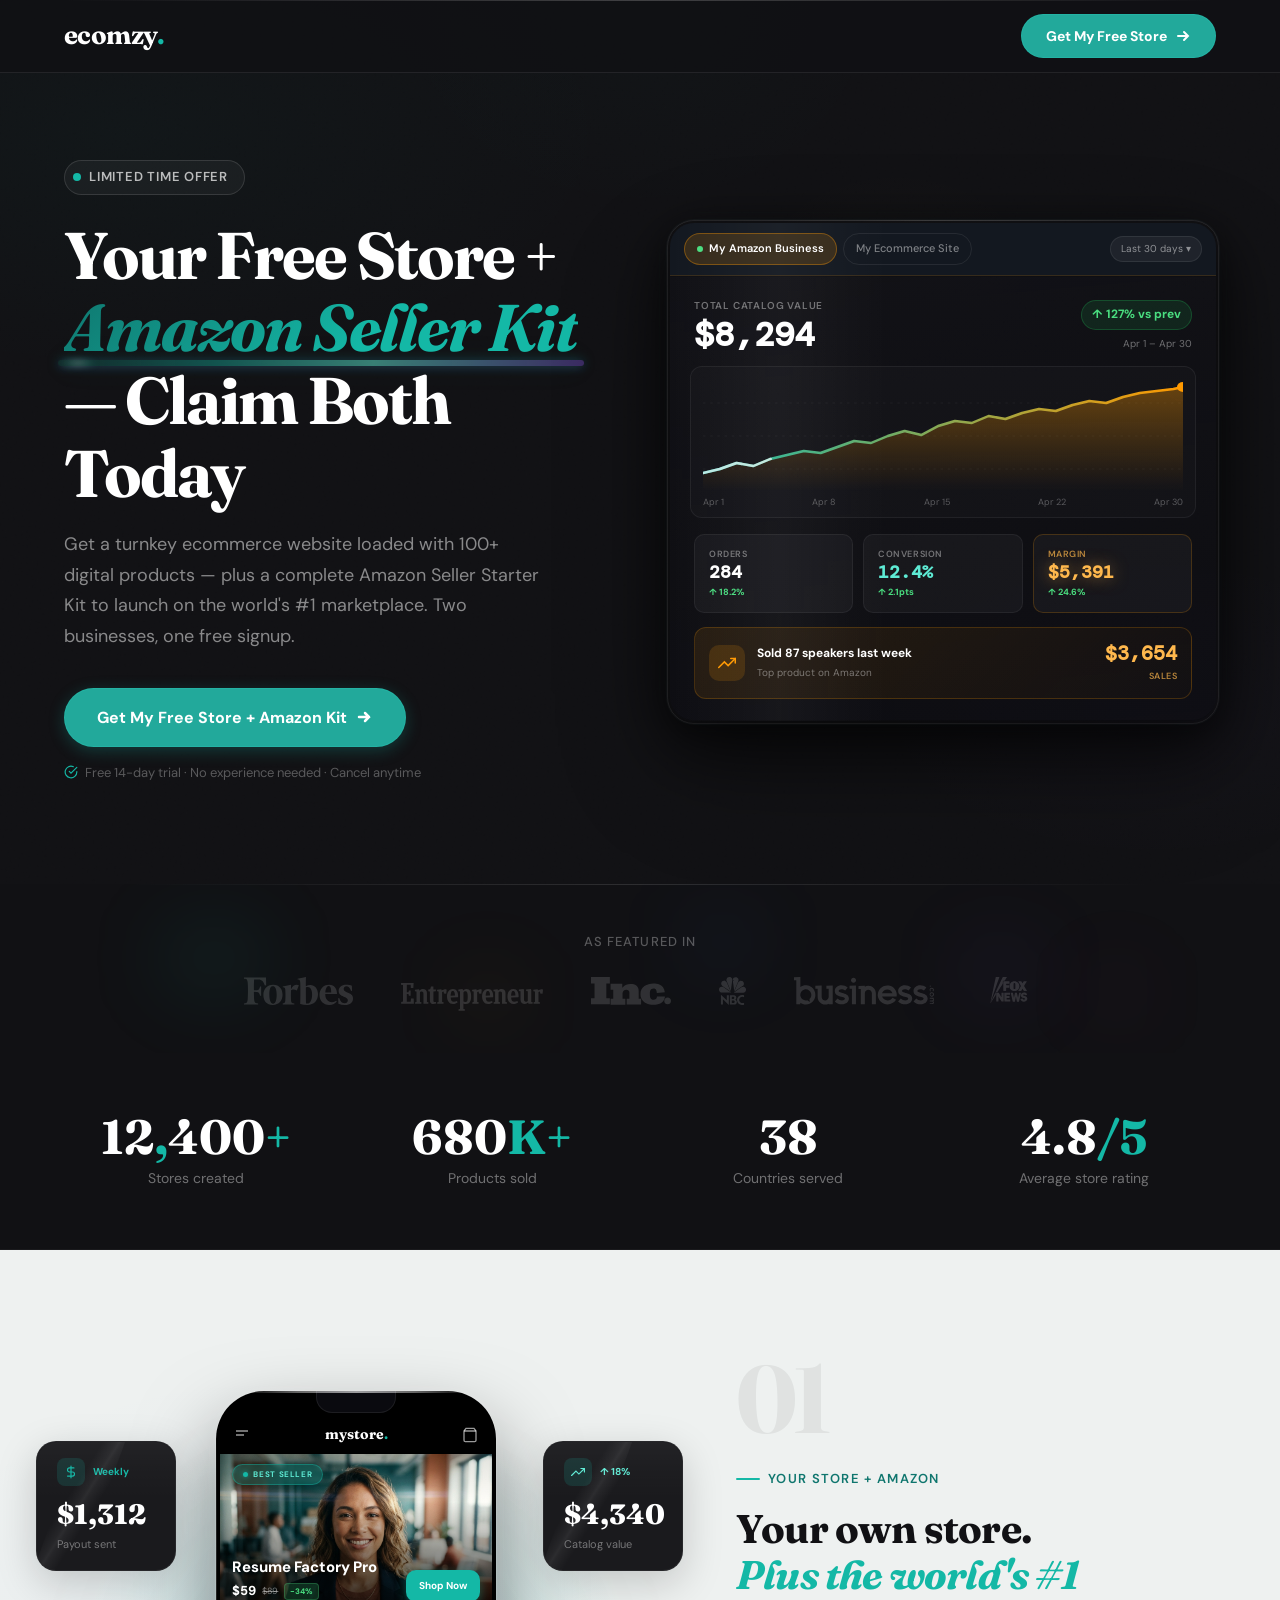
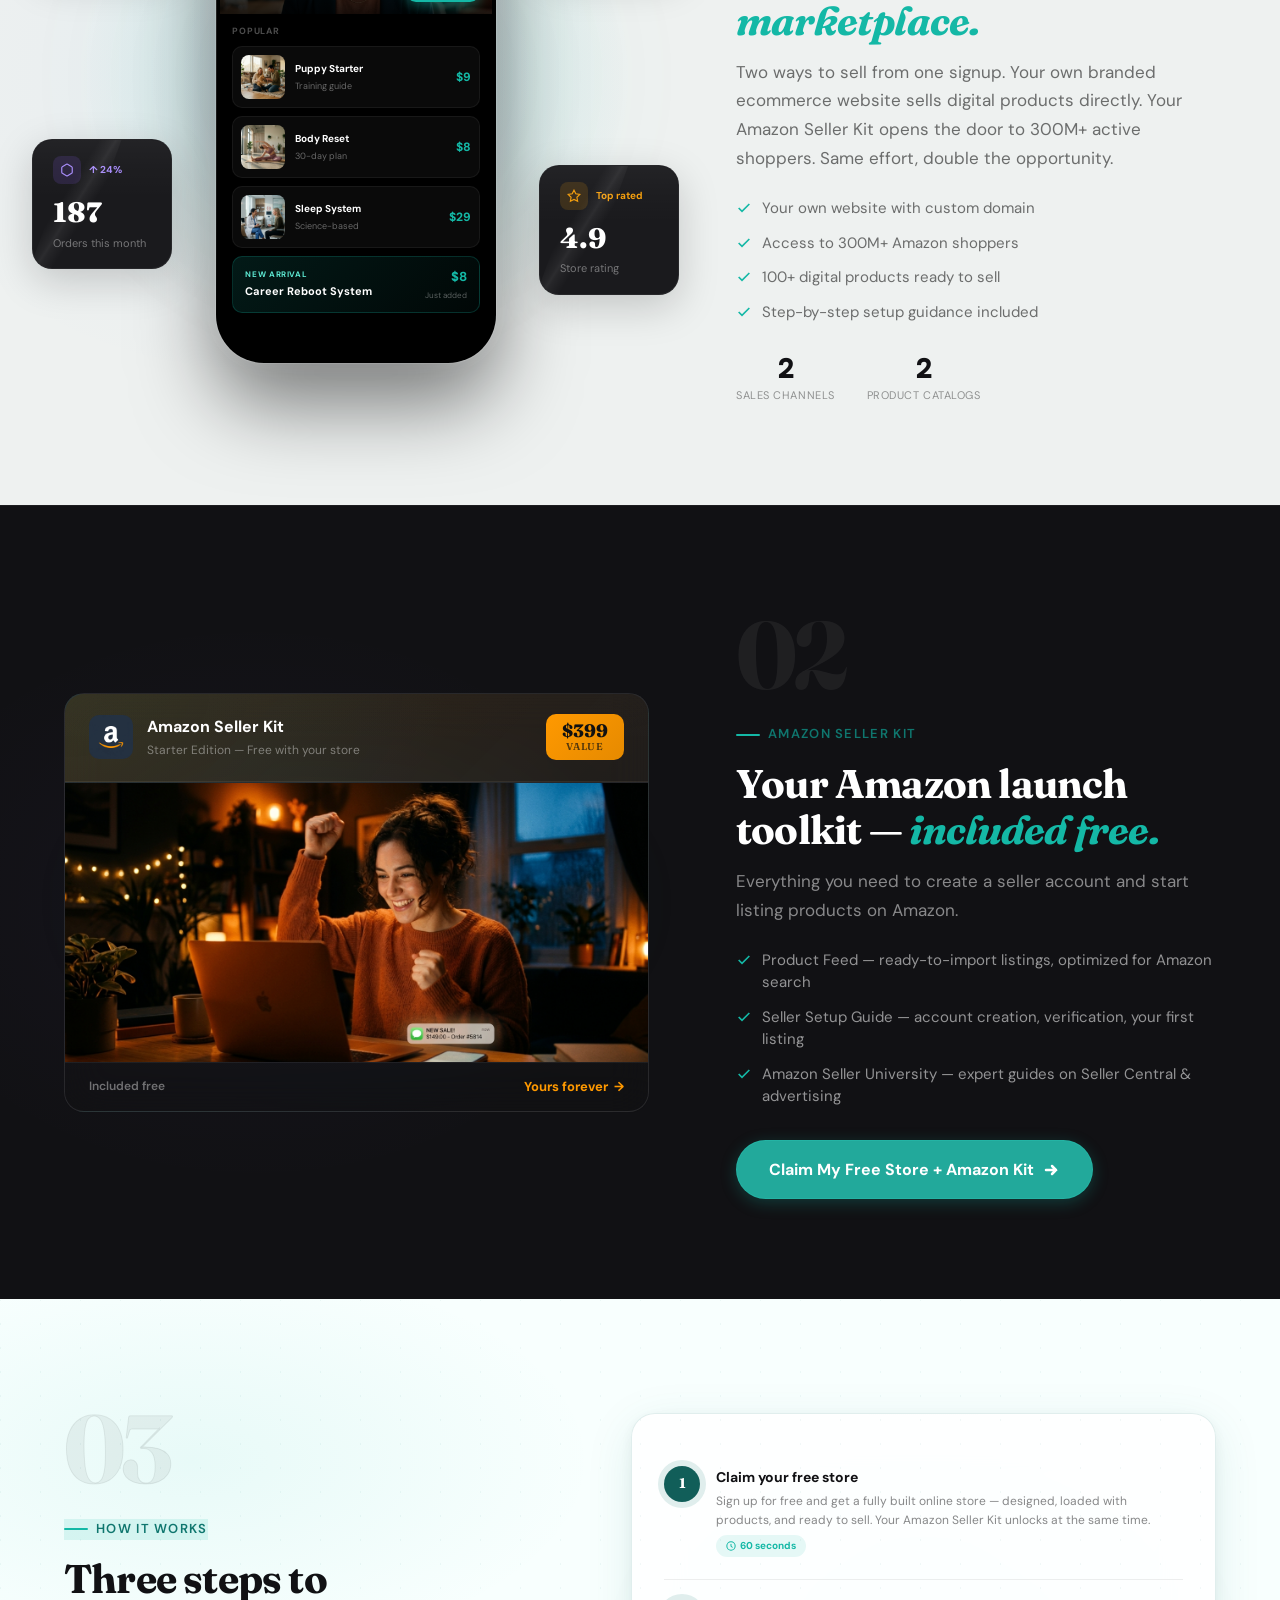
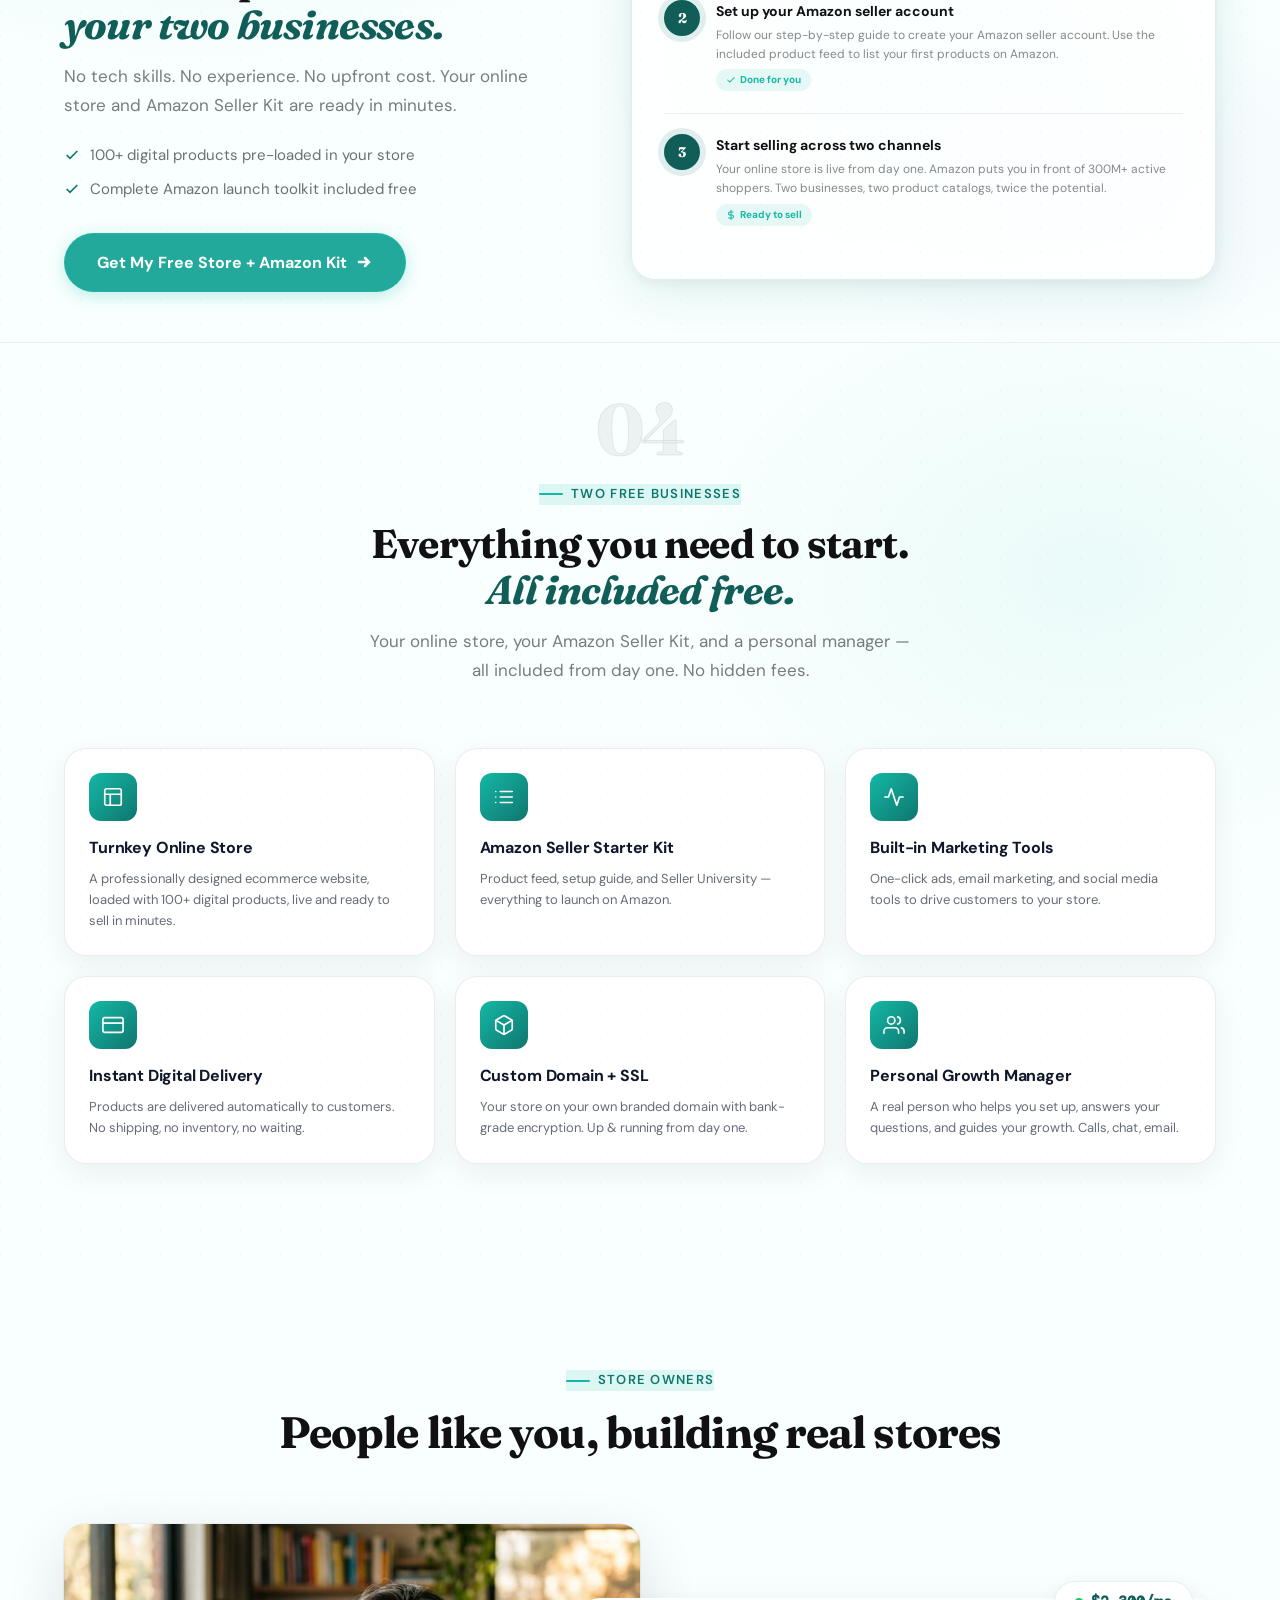
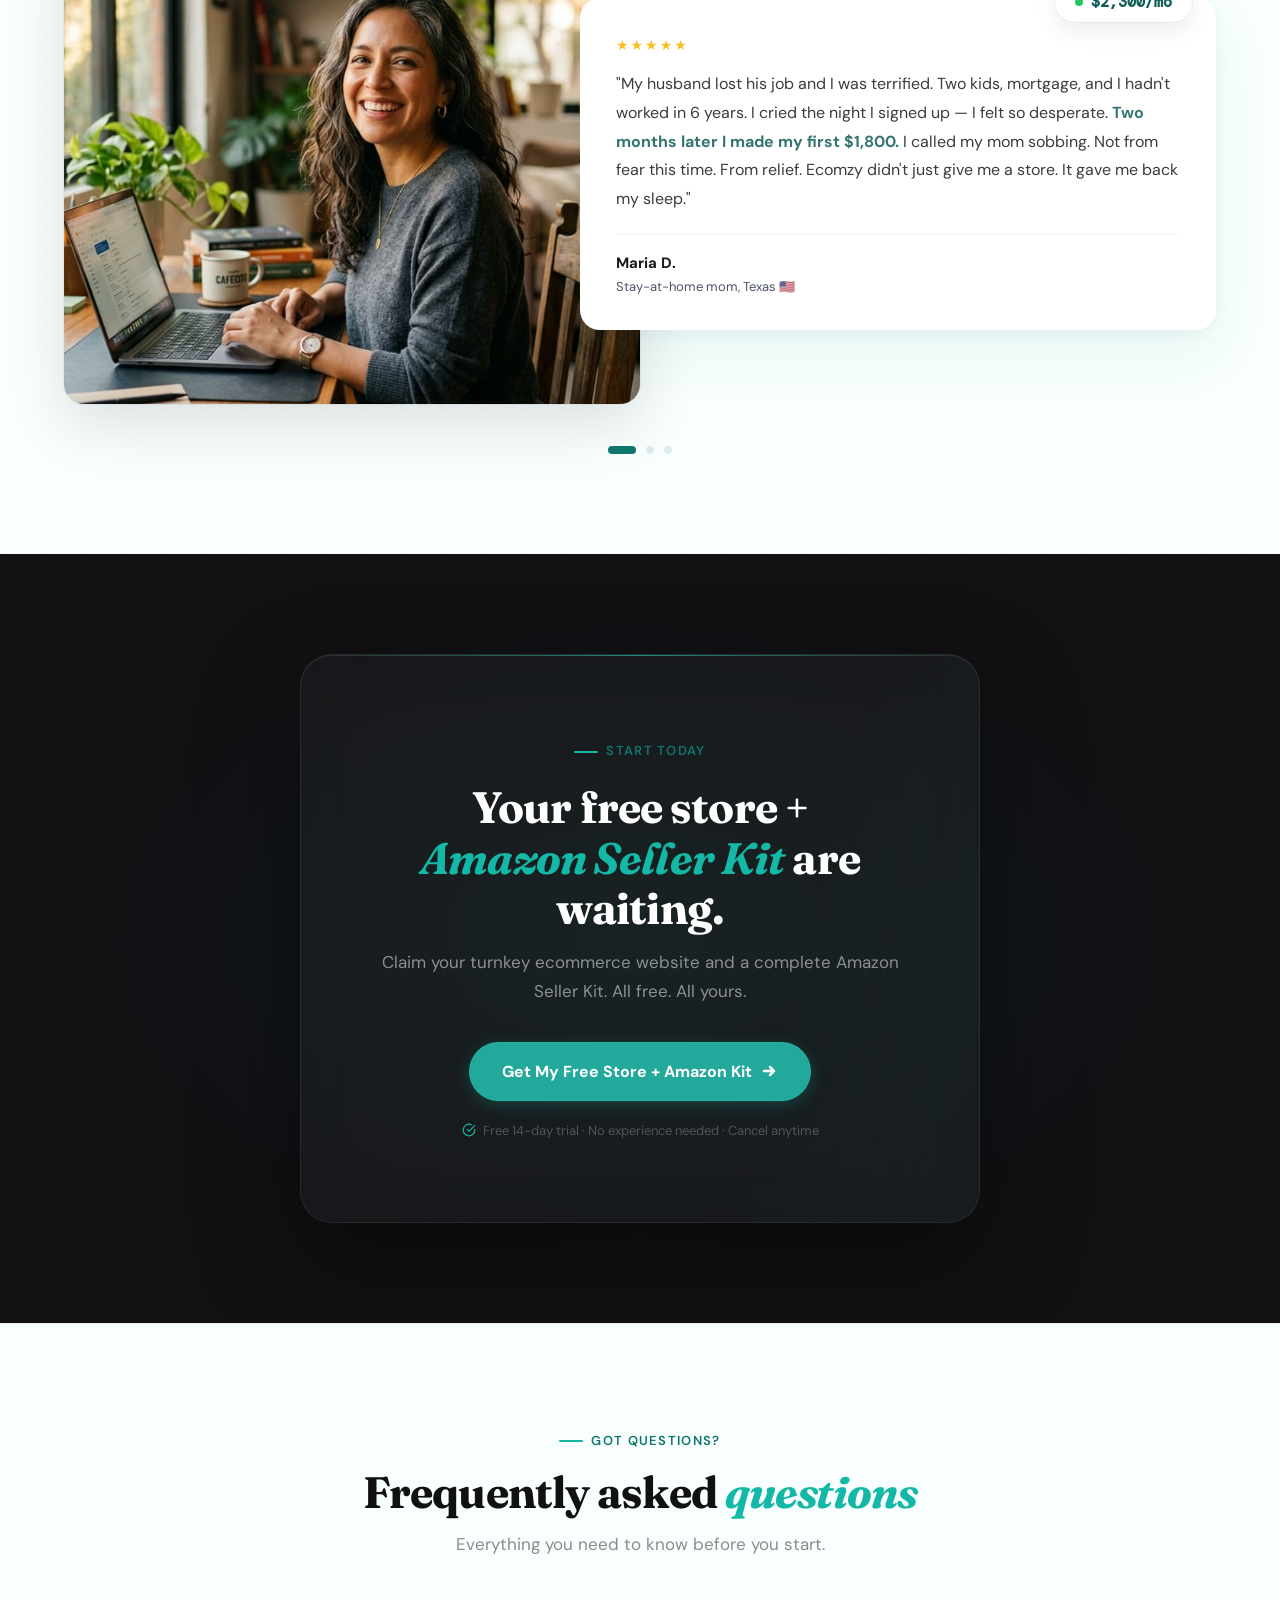
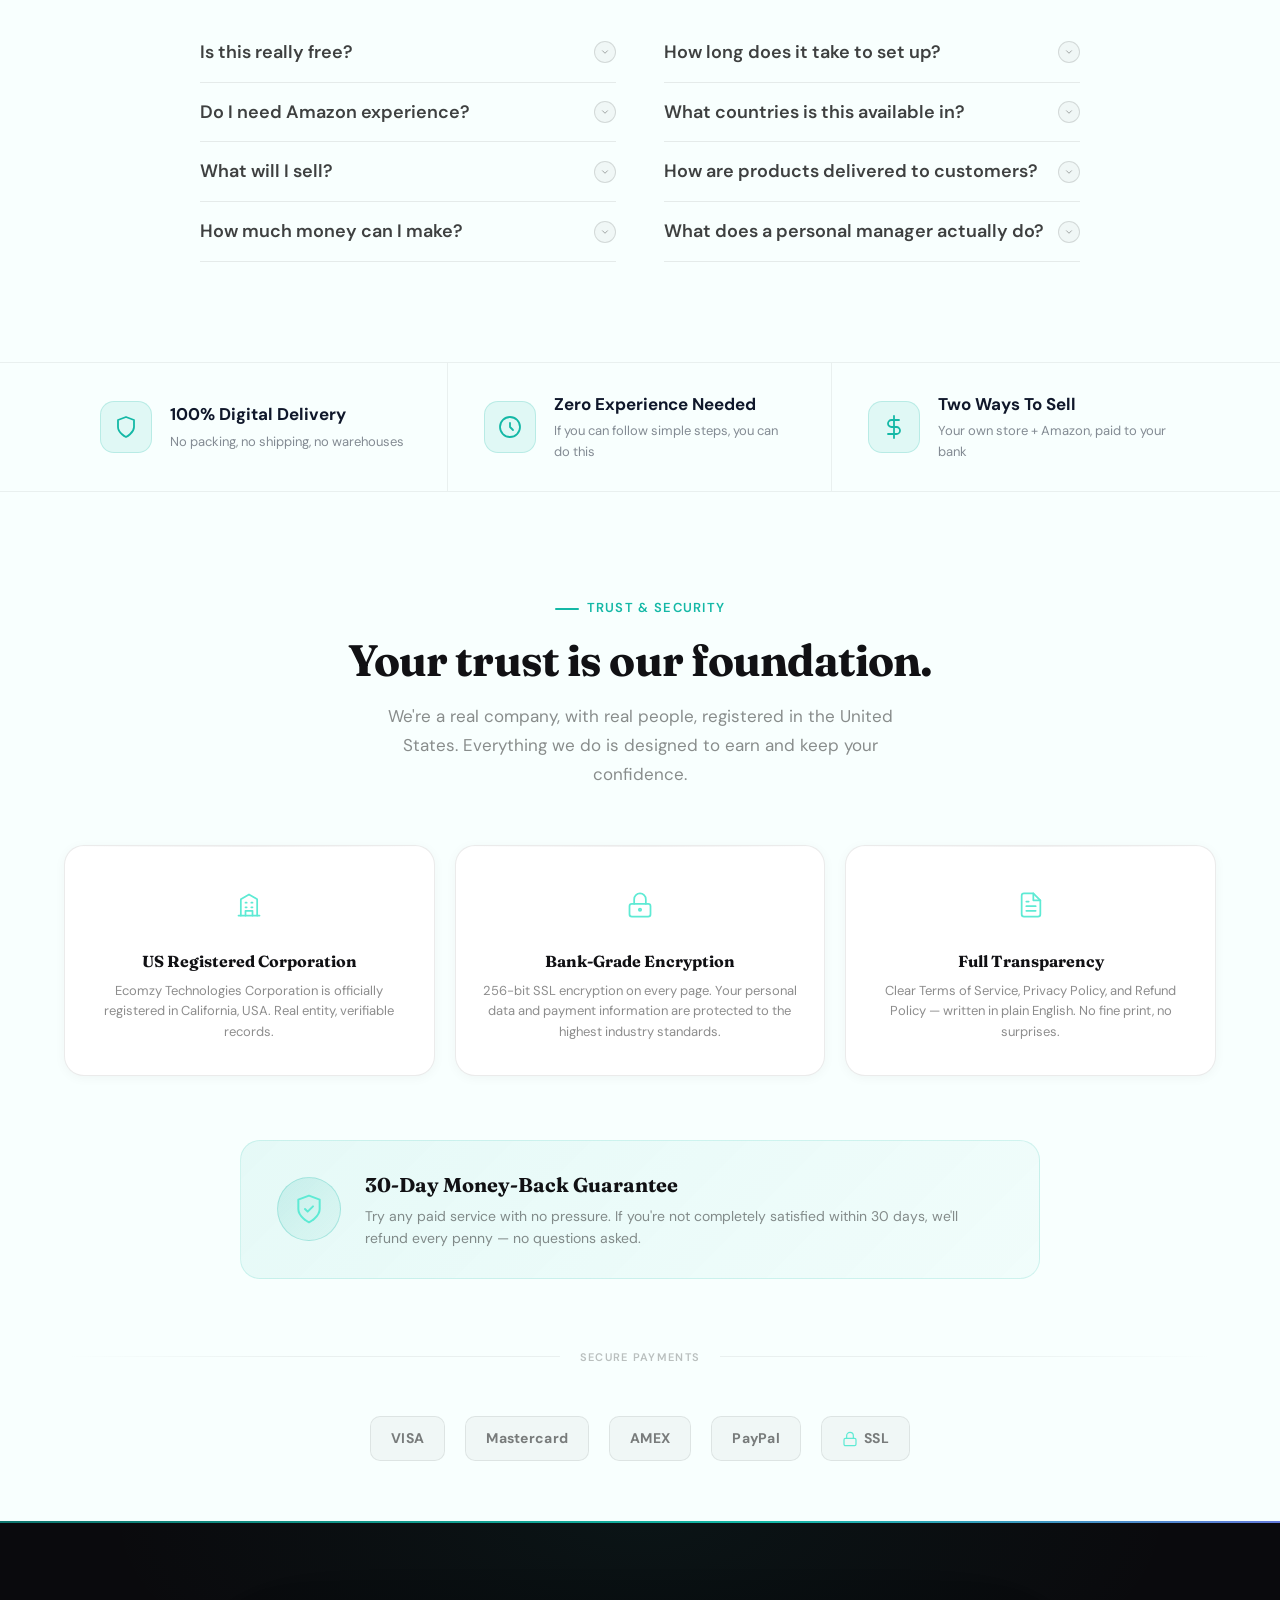
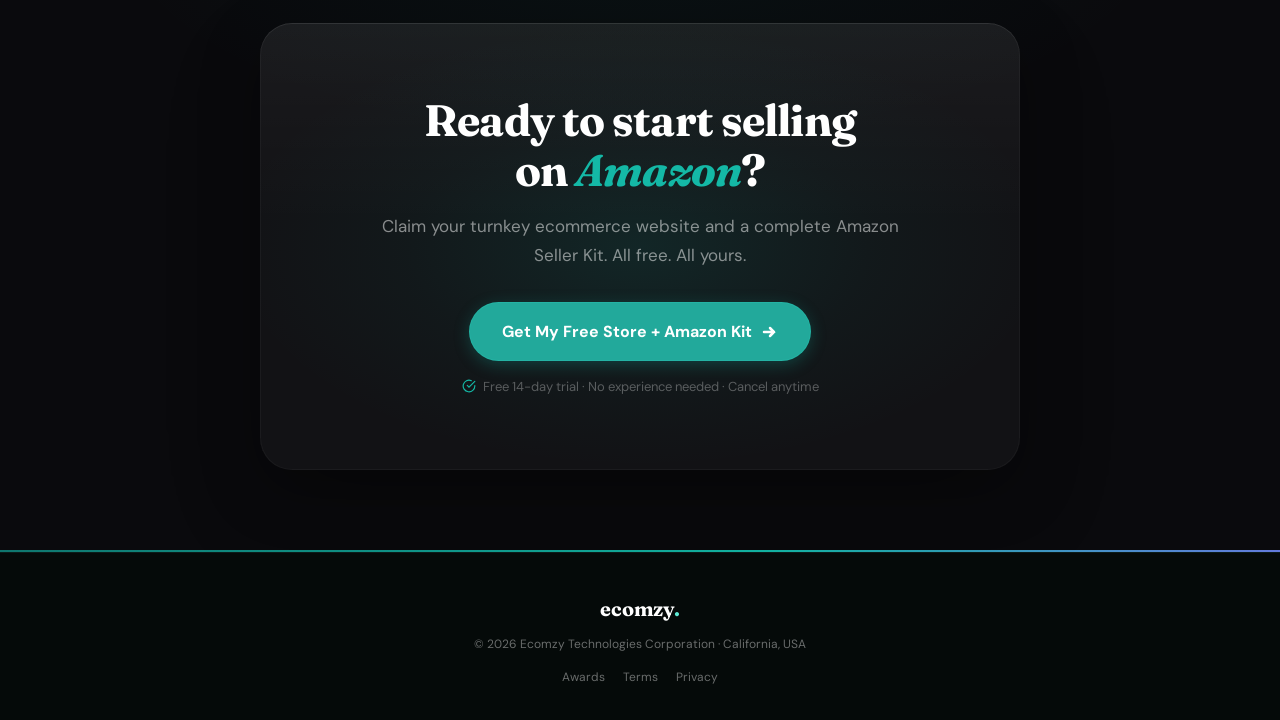
